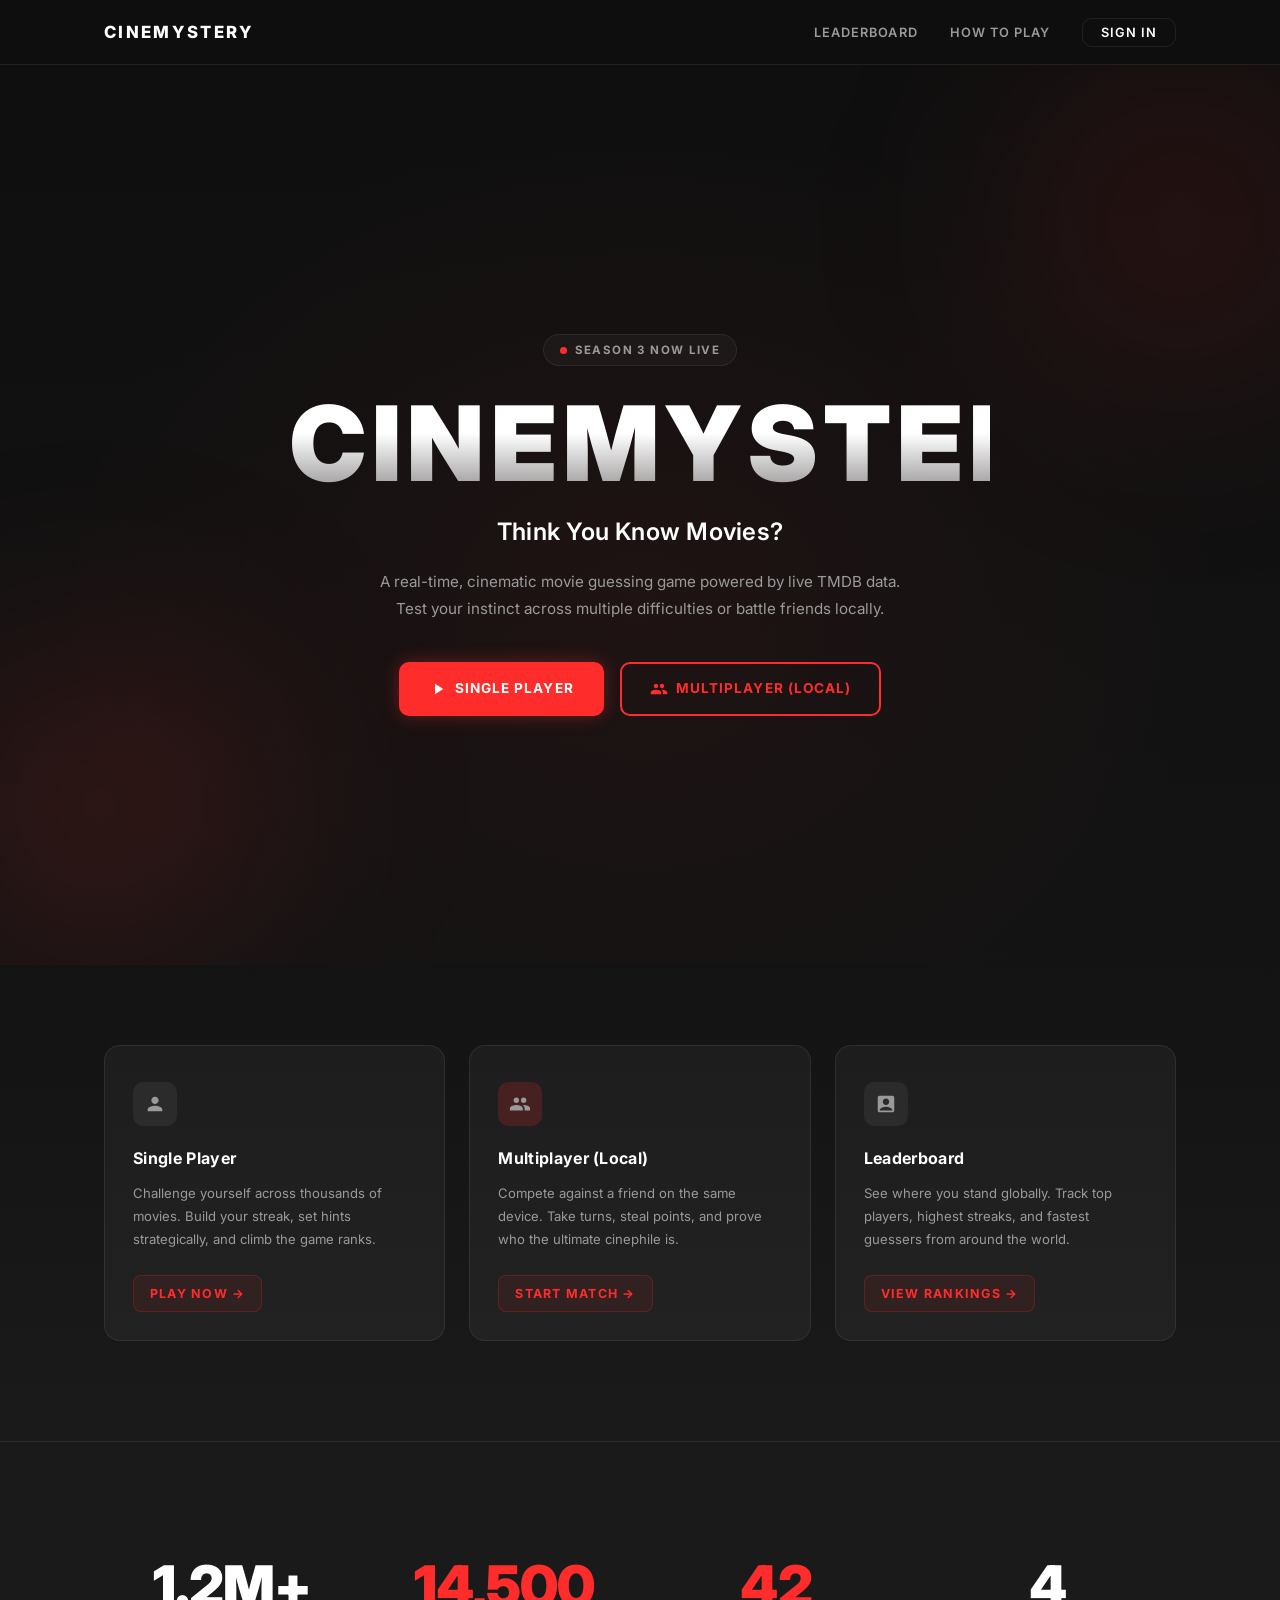
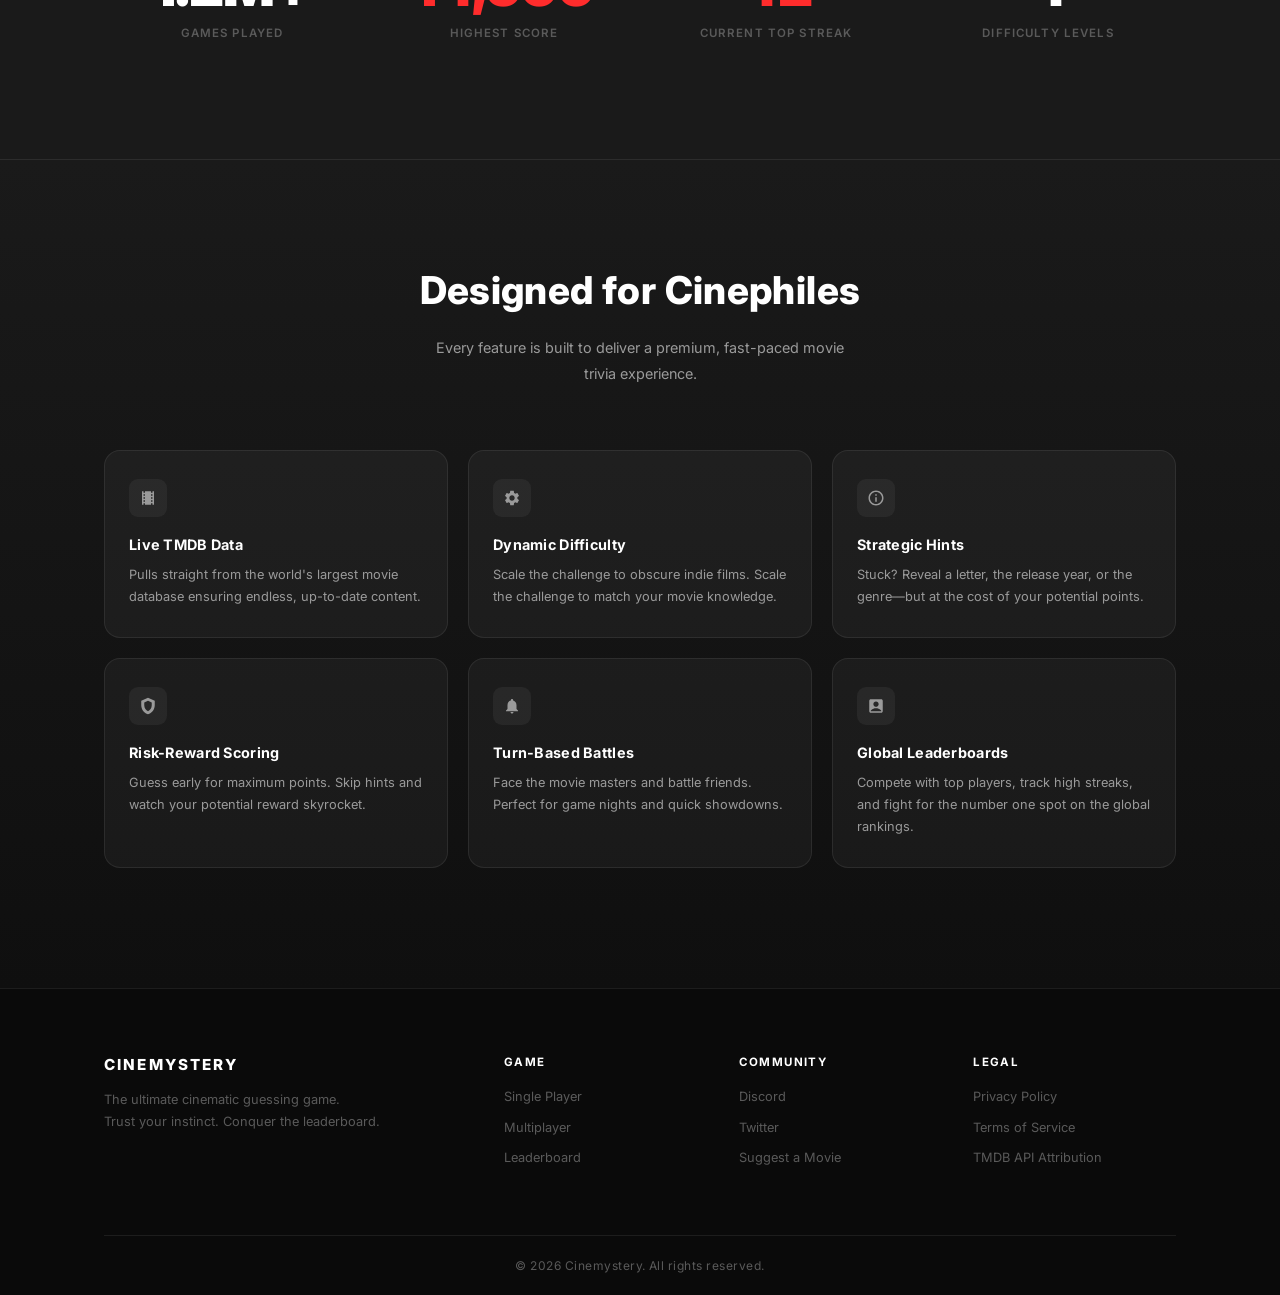
==== index.html @ 414df868 "make ui and add js" ====
<!DOCTYPE html>
<html lang="en">

<head>
    <meta charset="UTF-8" />
    <meta name="viewport" content="width=device-width, initial-scale=1.0" />
    <meta name="description"
        content="Cinemystery – A real-time cinematic movie guessing game powered by live TMDB data. Test your instinct across multiple difficulties or battle friends locally." />
    <title>Cinemystery – Think You Know Movies?</title>
    <link rel="preconnect" href="https://fonts.googleapis.com" />
    <link rel="preconnect" href="https://fonts.gstatic.com" crossorigin />
    <link href="https://fonts.googleapis.com/css2?family=Inter:wght@400;500;600;700;800;900&display=swap"
        rel="stylesheet" />
    <link rel="stylesheet" href="style.css" />
</head>

<body>

    <!-- ═══════════════════════════════ NAVBAR ═══════════════════════════════ -->
    <nav class="navbar" id="navbar">
        <div class="navbar__container">
            <a href="#" class="navbar__logo">Cinemystery</a>
            <ul class="navbar__links">
                <li><a href="leaderboard.html" class="navbar__link">Leaderboard</a></li>
                <li><a href="#" class="navbar__link">How To Play</a></li>
                <li><a href="#" class="navbar__link navbar__link--cta">Sign In</a></li>
            </ul>
            <button class="navbar__burger" id="navBurger" aria-label="Toggle menu">
                <span></span><span></span><span></span>
            </button>
        </div>
        <div class="navbar__mobile" id="navMobile">
            <a href="#" class="navbar__mobile-link">Leaderboard</a>
            <a href="#" class="navbar__mobile-link">How To Play</a>
            <a href="#" class="navbar__mobile-link">Sign In</a>
        </div>
    </nav>

    <!-- ═══════════════════════════════ HERO ════════════════════════════════ -->
    <section class="hero" id="hero">
        <div class="hero__bg-glow hero__bg-glow--left"></div>
        <div class="hero__bg-glow hero__bg-glow--right"></div>
        <div class="hero__content fade-in">
            <span class="hero__badge">
                <span class="hero__badge-dot"></span>
                Season 3 Now Live
            </span>
            <h1 class="hero__title">Cinemystery</h1>
            <p class="hero__subtitle">Think You Know Movies?</p>
            <p class="hero__description">
                A real-time, cinematic movie guessing game powered by live TMDB data.
                Test your instinct across multiple difficulties or battle friends locally.
            </p>
            <div class="hero__actions">
                <a href="game.html" class="btn btn--primary">
                    <svg class="btn__icon" viewBox="0 0 24 24" fill="currentColor">
                        <path d="M8 5v14l11-7z" />
                    </svg>
                    Single Player
                </a>
                <a href="multiplayer.html" class="btn btn--outline">
                    <svg class="btn__icon" viewBox="0 0 24 24" fill="currentColor">
                        <path
                            d="M16 11c1.66 0 2.99-1.34 2.99-3S17.66 5 16 5c-1.66 0-3 1.34-3 3s1.34 3 3 3zm-8 0c1.66 0 2.99-1.34 2.99-3S9.66 5 8 5C6.34 5 5 6.34 5 8s1.34 3 3 3zm0 2c-2.33 0-7 1.17-7 3.5V19h14v-2.5c0-2.33-4.67-3.5-7-3.5zm8 0c-.29 0-.62.02-.97.05 1.16.84 1.97 1.97 1.97 3.45V19h6v-2.5c0-2.33-4.67-3.5-7-3.5z" />
                    </svg>
                    Multiplayer (Local)
                </a>
            </div>
        </div>
    </section>

    <!-- ═══════════════════════════ GAME MODE CARDS ══════════════════════════ -->
    <section class="cards-section" id="modes">
        <div class="container">
            <div class="cards-grid">

                <article class="card fade-in-up">
                    <div class="card__icon-wrap">
                        <svg class="card__icon" viewBox="0 0 24 24" fill="currentColor">
                            <path
                                d="M12 12c2.21 0 4-1.79 4-4s-1.79-4-4-4-4 1.79-4 4 1.79 4 4 4zm0 2c-2.67 0-8 1.34-8 4v2h16v-2c0-2.66-5.33-4-8-4z" />
                        </svg>
                    </div>
                    <h2 class="card__title">Single Player</h2>
                    <p class="card__desc">Challenge yourself across thousands of movies. Build your streak, set hints
                        strategically, and climb the game ranks.</p>
                    <a href="game.html" class="card__btn">Play Now →</a>
                </article>

                <article class="card fade-in-up" style="animation-delay:.12s">
                    <div class="card__icon-wrap card__icon-wrap--active">
                        <svg class="card__icon" viewBox="0 0 24 24" fill="currentColor">
                            <path
                                d="M16 11c1.66 0 2.99-1.34 2.99-3S17.66 5 16 5c-1.66 0-3 1.34-3 3s1.34 3 3 3zm-8 0c1.66 0 2.99-1.34 2.99-3S9.66 5 8 5C6.34 5 5 6.34 5 8s1.34 3 3 3zm0 2c-2.33 0-7 1.17-7 3.5V19h14v-2.5c0-2.33-4.67-3.5-7-3.5zm8 0c-.29 0-.62.02-.97.05 1.16.84 1.97 1.97 1.97 3.45V19h6v-2.5c0-2.33-4.67-3.5-7-3.5z" />
                        </svg>
                    </div>
                    <h2 class="card__title">Multiplayer (Local)</h2>
                    <p class="card__desc">Compete against a friend on the same device. Take turns, steal points, and
                        prove who the ultimate cinephile is.</p>
                    <a href="multiplayer.html" class="card__btn">Start Match →</a>
                </article>

                <article class="card fade-in-up" style="animation-delay:.24s">
                    <div class="card__icon-wrap">
                        <svg class="card__icon" viewBox="0 0 24 24" fill="currentColor">
                            <path
                                d="M19 3H5c-1.1 0-2 .9-2 2v14c0 1.1.9 2 2 2h14c1.1 0 2-.9 2-2V5c0-1.1-.9-2-2-2zm-7 3c1.93 0 3.5 1.57 3.5 3.5S13.93 13 12 13s-3.5-1.57-3.5-3.5S10.07 6 12 6zm7 13H5v-.23c0-.62.28-1.2.76-1.58C7.47 15.82 9.64 15 12 15s4.53.82 6.24 2.19c.48.38.76.97.76 1.58V19z" />
                        </svg>
                    </div>
                    <h2 class="card__title">Leaderboard</h2>
                    <p class="card__desc">See where you stand globally. Track top players, highest streaks, and fastest
                        guessers from around the world.</p>
                    <a href="leaderboard.html" class="card__btn">View Rankings →</a>
                </article>

            </div>
        </div>
    </section>

    <!-- ═══════════════════════════════ STATS ════════════════════════════════ -->
    <section class="stats-section" id="stats">
        <div class="container">
            <div class="stats-grid">
                <div class="stat fade-in-up">
                    <span class="stat__value">1.2M+</span>
                    <span class="stat__label">Games Played</span>
                </div>
                <div class="stat fade-in-up" style="animation-delay:.1s">
                    <span class="stat__value stat__value--accent">14,500</span>
                    <span class="stat__label">Highest Score</span>
                </div>
                <div class="stat fade-in-up" style="animation-delay:.2s">
                    <span class="stat__value stat__value--accent">42</span>
                    <span class="stat__label">Current Top Streak</span>
                </div>
                <div class="stat fade-in-up" style="animation-delay:.3s">
                    <span class="stat__value">4</span>
                    <span class="stat__label">Difficulty Levels</span>
                </div>
            </div>
        </div>
    </section>

    <!-- ═══════════════════════════════ FEATURES ═════════════════════════════ -->
    <section class="features-section" id="features">
        <div class="container">
            <div class="section-header fade-in-up">
                <h2 class="section-title">Designed for Cinephiles</h2>
                <p class="section-desc">Every feature is built to deliver a premium, fast-paced movie trivia experience.
                </p>
            </div>
            <div class="features-grid">

                <article class="feature fade-in-up">
                    <div class="feature__icon-wrap">
                        <svg class="feature__icon" viewBox="0 0 24 24" fill="currentColor">
                            <path
                                d="M18 3v2h-2V3H8v2H6V3H4v18h2v-2h2v2h8v-2h2v2h2V3h-2zM8 17H6v-2h2v2zm0-4H6v-2h2v2zm0-4H6V7h2v2zm10 8h-2v-2h2v2zm0-4h-2v-2h2v2zm0-4h-2V7h2v2z" />
                        </svg>
                    </div>
                    <h3 class="feature__title">Live TMDB Data</h3>
                    <p class="feature__desc">Pulls straight from the world's largest movie database ensuring endless,
                        up-to-date content.</p>
                </article>

                <article class="feature fade-in-up" style="animation-delay:.08s">
                    <div class="feature__icon-wrap">
                        <svg class="feature__icon" viewBox="0 0 24 24" fill="currentColor">
                            <path
                                d="M19.14 12.94c.04-.3.06-.61.06-.94 0-.32-.02-.64-.07-.94l2.03-1.58c.18-.14.23-.41.12-.61l-1.92-3.32c-.12-.22-.37-.29-.59-.22l-2.39.96c-.5-.38-1.03-.7-1.62-.94l-.36-2.54c-.04-.24-.24-.41-.48-.41h-3.84c-.24 0-.43.17-.47.41l-.36 2.54c-.59.24-1.13.57-1.62.94l-2.39-.96c-.22-.08-.47 0-.59.22L2.74 8.87c-.12.21-.08.47.12.61l2.03 1.58c-.05.3-.09.63-.09.94s.02.64.07.94l-2.03 1.58c-.18.14-.23.41-.12.61l1.92 3.32c.12.22.37.29.59.22l2.39-.96c.5.38 1.03.7 1.62.94l.36 2.54c.05.24.24.41.48.41h3.84c.24 0 .44-.17.47-.41l.36-2.54c.59-.24 1.13-.56 1.62-.94l2.39.96c.22.08.47 0 .59-.22l1.92-3.32c.12-.22.07-.47-.12-.61l-2.01-1.58zM12 15.6c-1.98 0-3.6-1.62-3.6-3.6s1.62-3.6 3.6-3.6 3.6 1.62 3.6 3.6-1.62 3.6-3.6 3.6z" />
                        </svg>
                    </div>
                    <h3 class="feature__title">Dynamic Difficulty</h3>
                    <p class="feature__desc">Scale the challenge to obscure indie films. Scale the challenge to match
                        your movie knowledge.</p>
                </article>

                <article class="feature fade-in-up" style="animation-delay:.16s">
                    <div class="feature__icon-wrap">
                        <svg class="feature__icon" viewBox="0 0 24 24" fill="currentColor">
                            <path
                                d="M11 17h2v-6h-2v6zm1-15C6.48 2 2 6.48 2 12s4.48 10 10 10 10-4.48 10-10S17.52 2 12 2zm0 18c-4.41 0-8-3.59-8-8s3.59-8 8-8 8 3.59 8 8-3.59 8-8 8zM11 9h2V7h-2v2z" />
                        </svg>
                    </div>
                    <h3 class="feature__title">Strategic Hints</h3>
                    <p class="feature__desc">Stuck? Reveal a letter, the release year, or the genre—but at the cost of
                        your potential points.</p>
                </article>

                <article class="feature fade-in-up" style="animation-delay:.24s">
                    <div class="feature__icon-wrap">
                        <svg class="feature__icon" viewBox="0 0 24 24" fill="currentColor">
                            <path
                                d="M12 1L3 5v6c0 5.55 3.84 10.74 9 12 5.16-1.26 9-6.45 9-12V5l-9-4zm0 4l5 2.18V11c0 3.5-2.33 6.79-5 7.93-2.67-1.14-5-4.43-5-7.93V7.18L12 5z" />
                        </svg>
                    </div>
                    <h3 class="feature__title">Risk-Reward Scoring</h3>
                    <p class="feature__desc">Guess early for maximum points. Skip hints and watch your potential reward
                        skyrocket.</p>
                </article>

                <article class="feature fade-in-up" style="animation-delay:.32s">
                    <div class="feature__icon-wrap">
                        <svg class="feature__icon" viewBox="0 0 24 24" fill="currentColor">
                            <path
                                d="M12 22c1.1 0 2-.9 2-2h-4c0 1.1.89 2 2 2zm6-6v-5c0-3.07-1.64-5.64-4.5-6.32V4c0-.83-.67-1.5-1.5-1.5s-1.5.67-1.5 1.5v.68C7.63 5.36 6 7.92 6 11v5l-2 2v1h16v-1l-2-2z" />
                        </svg>
                    </div>
                    <h3 class="feature__title">Turn-Based Battles</h3>
                    <p class="feature__desc">Face the movie masters and battle friends. Perfect for game nights and
                        quick showdowns.</p>
                </article>

                <article class="feature fade-in-up" style="animation-delay:.40s">
                    <div class="feature__icon-wrap">
                        <svg class="feature__icon" viewBox="0 0 24 24" fill="currentColor">
                            <path
                                d="M19 3H5c-1.1 0-2 .9-2 2v14c0 1.1.9 2 2 2h14c1.1 0 2-.9 2-2V5c0-1.1-.9-2-2-2zm-7 3c1.93 0 3.5 1.57 3.5 3.5S13.93 13 12 13s-3.5-1.57-3.5-3.5S10.07 6 12 6zm7 13H5v-.23c0-.62.28-1.2.76-1.58C7.47 15.82 9.64 15 12 15s4.53.82 6.24 2.19c.48.38.76.97.76 1.58V19z" />
                        </svg>
                    </div>
                    <h3 class="feature__title">Global Leaderboards</h3>
                    <p class="feature__desc">Compete with top players, track high streaks, and fight for the number one
                        spot on the global rankings.</p>
                </article>

            </div>
        </div>
    </section>

    <!-- ═══════════════════════════════ FOOTER ════════════════════════════════ -->
    <footer class="footer" id="footer">
        <div class="container">
            <div class="footer__grid">
                <div class="footer__brand">
                    <span class="footer__logo">Cinemystery</span>
                    <p class="footer__tagline">The ultimate cinematic guessing game.<br>Trust your instinct. Conquer the
                        leaderboard.</p>
                </div>
                <nav class="footer__nav">
                    <div class="footer__nav-col">
                        <h4 class="footer__nav-heading">Game</h4>
                        <a href="game.html" class="footer__nav-link">Single Player</a>
                        <a href="multiplayer.html" class="footer__nav-link">Multiplayer</a>
                        <a href="leaderboard.html" class="footer__nav-link">Leaderboard</a>
                    </div>
                    <div class="footer__nav-col">
                        <h4 class="footer__nav-heading">Community</h4>
                        <a href="#" class="footer__nav-link">Discord</a>
                        <a href="#" class="footer__nav-link">Twitter</a>
                        <a href="#" class="footer__nav-link">Suggest a Movie</a>
                    </div>
                    <div class="footer__nav-col">
                        <h4 class="footer__nav-heading">Legal</h4>
                        <a href="#" class="footer__nav-link">Privacy Policy</a>
                        <a href="#" class="footer__nav-link">Terms of Service</a>
                        <a href="#" class="footer__nav-link">TMDB API Attribution</a>
                    </div>
                </nav>
            </div>
            <div class="footer__bottom">
                <p class="footer__copy">&copy; 2026 Cinemystery. All rights reserved.</p>
            </div>
        </div>
    </footer>

    <script>
        const burger = document.getElementById('navBurger');
        const mobileNav = document.getElementById('navMobile');
        burger.addEventListener('click', () => {
            mobileNav.classList.toggle('navbar__mobile--open');
            burger.classList.toggle('navbar__burger--open');
        });

        const observer = new IntersectionObserver((entries) => {
            entries.forEach(e => { if (e.isIntersecting) { e.target.classList.add('visible'); } });
        }, { threshold: 0.15 });
        document.querySelectorAll('.fade-in-up').forEach(el => observer.observe(el));
    </script>
</body>

</html>
---- style.css ----
/* ═══════════════════════════════════════════════════════
   CINEMYSTERY – GLOBAL STYLESHEET
   ═══════════════════════════════════════════════════════ */

/* ── Custom Properties ───────────────────────────────── */
:root {
  --clr-bg: #0f0f0f;
  --clr-bg-2: #1a1a1a;
  --clr-surface: rgba(255, 255, 255, 0.04);
  --clr-surface-hover: rgba(255, 255, 255, 0.07);
  --clr-border: rgba(255, 255, 255, 0.08);
  --clr-red: #ff2c2c;
  --clr-red-dark: #cc1a1a;
  --clr-red-glow: rgba(255, 44, 44, 0.35);
  --clr-red-glow-sm: rgba(255, 44, 44, 0.18);
  --clr-text: #ffffff;
  --clr-text-muted: #9a9a9a;
  --clr-text-dim: #5a5a5a;
  --font: 'Inter', system-ui, sans-serif;
  --radius: 16px;
  --radius-sm: 10px;
  --transition: 0.3s ease;
  --shadow-card: 0 4px 32px rgba(0, 0, 0, 0.5);
  --shadow-red: 0 0 28px var(--clr-red-glow);
}

/* ── Reset ───────────────────────────────────────────── */
*, *::before, *::after {
  box-sizing: border-box;
  margin: 0;
  padding: 0;
}

html {
  scroll-behavior: smooth;
}

body {
  font-family: var(--font);
  background: var(--clr-bg);
  color: var(--clr-text);
  line-height: 1.6;
  overflow-x: hidden;
}

a {
  text-decoration: none;
  color: inherit;
}

ul {
  list-style: none;
}

img, svg {
  display: block;
}

/* ── Layout Utility ─────────────────────────────────── */
.container {
  width: 100%;
  max-width: 1120px;
  margin-inline: auto;
  padding-inline: 24px;
}

/* ── Animations ─────────────────────────────────────── */
@keyframes fadeIn {
  from { opacity: 0; transform: translateY(20px); }
  to   { opacity: 1; transform: translateY(0); }
}

@keyframes bgPulse {
  0%, 100% { opacity: 0.35; }
  50%       { opacity: 0.55; }
}

@keyframes badgePulse {
  0%, 100% { box-shadow: 0 0 0 0 rgba(255, 44, 44, 0.6); }
  50%       { box-shadow: 0 0 0 6px rgba(255, 44, 44, 0); }
}

@keyframes glowPulse {
  0%, 100% { box-shadow: 0 0 18px var(--clr-red-glow); }
  50%       { box-shadow: 0 0 36px var(--clr-red-glow), 0 0 60px var(--clr-red-glow-sm); }
}

.fade-in {
  animation: fadeIn 0.9s ease both;
}

.fade-in-up {
  opacity: 0;
  transform: translateY(28px);
  transition: opacity 0.6s ease, transform 0.6s ease;
}

.fade-in-up.visible {
  opacity: 1;
  transform: translateY(0);
}

/* ════════════════════════════════════════════════════════
   NAVBAR
   ════════════════════════════════════════════════════════ */
.navbar {
  position: sticky;
  top: 0;
  z-index: 100;
  width: 100%;
  background: rgba(15, 15, 15, 0.75);
  backdrop-filter: blur(16px);
  -webkit-backdrop-filter: blur(16px);
  border-bottom: 1px solid var(--clr-border);
  transition: background var(--transition);
}

.navbar__container {
  max-width: 1120px;
  margin-inline: auto;
  padding: 0 24px;
  height: 64px;
  display: flex;
  align-items: center;
  justify-content: space-between;
}

.navbar__logo {
  font-size: 1.05rem;
  font-weight: 800;
  letter-spacing: 0.14em;
  text-transform: uppercase;
  color: var(--clr-text);
  transition: color var(--transition);
}

.navbar__logo:hover {
  color: var(--clr-red);
}

.navbar__links {
  display: flex;
  align-items: center;
  gap: 32px;
}

.navbar__link {
  font-size: 0.8rem;
  font-weight: 600;
  letter-spacing: 0.08em;
  text-transform: uppercase;
  color: var(--clr-text-muted);
  transition: color var(--transition);
}

.navbar__link:hover {
  color: var(--clr-text);
}

.navbar__link--cta {
  color: var(--clr-text);
  border: 1px solid var(--clr-border);
  padding: 6px 18px;
  border-radius: var(--radius-sm);
  transition: border-color var(--transition), color var(--transition), box-shadow var(--transition);
}

.navbar__link--cta:hover {
  border-color: var(--clr-red);
  color: var(--clr-red);
  box-shadow: 0 0 12px var(--clr-red-glow-sm);
}

.navbar__burger {
  display: none;
  flex-direction: column;
  gap: 5px;
  background: none;
  border: none;
  cursor: pointer;
  padding: 4px;
}

.navbar__burger span {
  display: block;
  width: 22px;
  height: 2px;
  background: var(--clr-text);
  border-radius: 2px;
  transition: transform var(--transition), opacity var(--transition);
}

.navbar__burger--open span:nth-child(1) { transform: translateY(7px) rotate(45deg); }
.navbar__burger--open span:nth-child(2) { opacity: 0; }
.navbar__burger--open span:nth-child(3) { transform: translateY(-7px) rotate(-45deg); }

.navbar__mobile {
  display: none;
  flex-direction: column;
  background: var(--clr-bg-2);
  border-top: 1px solid var(--clr-border);
  padding: 12px 24px 20px;
  gap: 4px;
}

.navbar__mobile--open {
  display: flex;
}

.navbar__mobile-link {
  font-size: 0.85rem;
  font-weight: 600;
  letter-spacing: 0.07em;
  text-transform: uppercase;
  color: var(--clr-text-muted);
  padding: 10px 0;
  border-bottom: 1px solid var(--clr-border);
  transition: color var(--transition);
}

.navbar__mobile-link:last-child {
  border-bottom: none;
}

.navbar__mobile-link:hover {
  color: var(--clr-red);
}

/* ════════════════════════════════════════════════════════
   HERO
   ════════════════════════════════════════════════════════ */
.hero {
  position: relative;
  min-height: 100vh;
  display: flex;
  align-items: center;
  justify-content: center;
  text-align: center;
  padding: 120px 24px 100px;
  overflow: hidden;
  background: radial-gradient(ellipse at 50% 60%, rgba(255, 44, 44, 0.06) 0%, transparent 65%),
              linear-gradient(180deg, #0f0f0f 0%, #131313 100%);
}

.hero__bg-glow {
  position: absolute;
  width: 520px;
  height: 520px;
  border-radius: 50%;
  filter: blur(90px);
  pointer-events: none;
  animation: bgPulse 6s ease-in-out infinite;
}

.hero__bg-glow--left {
  bottom: -100px;
  left: -160px;
  background: radial-gradient(circle, rgba(255, 44, 44, 0.18) 0%, transparent 70%);
}

.hero__bg-glow--right {
  top: -100px;
  right: -160px;
  background: radial-gradient(circle, rgba(255, 44, 44, 0.14) 0%, transparent 70%);
  animation-delay: 3s;
}

.hero__content {
  position: relative;
  z-index: 2;
  max-width: 700px;
}

.hero__badge {
  display: inline-flex;
  align-items: center;
  gap: 8px;
  font-size: 0.72rem;
  font-weight: 700;
  letter-spacing: 0.12em;
  text-transform: uppercase;
  color: var(--clr-text-muted);
  border: 1px solid var(--clr-border);
  border-radius: 100px;
  padding: 6px 16px;
  margin-bottom: 28px;
  background: rgba(255, 255, 255, 0.03);
}

.hero__badge-dot {
  width: 7px;
  height: 7px;
  border-radius: 50%;
  background: var(--clr-red);
  animation: badgePulse 2s ease-in-out infinite;
}

.hero__title {
  font-size: clamp(3rem, 9vw, 6.5rem);
  font-weight: 900;
  letter-spacing: 0.06em;
  text-transform: uppercase;
  line-height: 0.95;
  background: linear-gradient(180deg, #ffffff 40%, rgba(255,255,255,0.55) 100%);
  -webkit-background-clip: text;
  -webkit-text-fill-color: transparent;
  background-clip: text;
  margin-bottom: 20px;
}

.hero__subtitle {
  font-size: clamp(1.1rem, 2.5vw, 1.5rem);
  font-weight: 600;
  color: var(--clr-text);
  margin-bottom: 16px;
  letter-spacing: 0.01em;
}

.hero__description {
  font-size: 0.95rem;
  color: var(--clr-text-muted);
  max-width: 520px;
  margin: 0 auto 40px;
  line-height: 1.8;
}

.hero__actions {
  display: flex;
  gap: 16px;
  justify-content: center;
  flex-wrap: wrap;
}

/* ── Buttons ─────────────────────────────────────────── */
.btn {
  display: inline-flex;
  align-items: center;
  gap: 8px;
  font-size: 0.85rem;
  font-weight: 700;
  letter-spacing: 0.08em;
  text-transform: uppercase;
  border-radius: var(--radius-sm);
  padding: 14px 28px;
  cursor: pointer;
  transition: transform var(--transition), box-shadow var(--transition), background var(--transition), border-color var(--transition);
  border: 2px solid transparent;
}

.btn__icon {
  width: 18px;
  height: 18px;
  flex-shrink: 0;
}

.btn--primary {
  background: var(--clr-red);
  color: #fff;
  box-shadow: 0 0 18px var(--clr-red-glow);
}

.btn--primary:hover {
  background: var(--clr-red-dark);
  transform: translateY(-3px);
  box-shadow: 0 0 36px var(--clr-red-glow), 0 8px 24px rgba(0,0,0,0.4);
}

.btn--outline {
  background: transparent;
  color: var(--clr-red);
  border-color: var(--clr-red);
}

.btn--outline:hover {
  background: var(--clr-red-glow-sm);
  box-shadow: 0 0 24px var(--clr-red-glow-sm);
  transform: translateY(-3px);
}

/* ════════════════════════════════════════════════════════
   GAME MODE CARDS
   ════════════════════════════════════════════════════════ */
.cards-section {
  padding: 80px 0 100px;
  background: linear-gradient(180deg, #131313 0%, var(--clr-bg-2) 100%);
}

.cards-grid {
  display: grid;
  grid-template-columns: repeat(3, 1fr);
  gap: 24px;
}

.card {
  background: var(--clr-surface);
  border: 1px solid var(--clr-border);
  border-radius: var(--radius);
  padding: 36px 28px 28px;
  transition: transform var(--transition), box-shadow var(--transition), background var(--transition), border-color var(--transition);
  cursor: pointer;
}

.card:hover {
  transform: translateY(-6px) scale(1.02);
  background: var(--clr-surface-hover);
  border-color: rgba(255, 44, 44, 0.25);
  box-shadow: var(--shadow-card), 0 0 32px rgba(255, 44, 44, 0.12);
}

.card__icon-wrap {
  width: 44px;
  height: 44px;
  border-radius: 10px;
  background: rgba(255, 255, 255, 0.06);
  display: flex;
  align-items: center;
  justify-content: center;
  margin-bottom: 20px;
  transition: background var(--transition), box-shadow var(--transition);
}

.card:hover .card__icon-wrap {
  background: var(--clr-red-glow-sm);
  box-shadow: 0 0 16px var(--clr-red-glow-sm);
}

.card__icon-wrap--active {
  background: var(--clr-red-glow-sm);
}

.card__icon {
  width: 22px;
  height: 22px;
  color: var(--clr-text-muted);
  transition: color var(--transition);
}

.card:hover .card__icon {
  color: var(--clr-red);
}

.card__title {
  font-size: 1rem;
  font-weight: 700;
  letter-spacing: 0.02em;
  margin-bottom: 10px;
  color: var(--clr-text);
}

.card__desc {
  font-size: 0.82rem;
  color: var(--clr-text-muted);
  line-height: 1.75;
  margin-bottom: 24px;
}

.card__btn {
  display: inline-flex;
  align-items: center;
  font-size: 0.78rem;
  font-weight: 700;
  letter-spacing: 0.1em;
  text-transform: uppercase;
  color: var(--clr-red);
  background: rgba(255, 44, 44, 0.08);
  border: 1px solid rgba(255, 44, 44, 0.22);
  border-radius: 8px;
  padding: 8px 16px;
  transition: background var(--transition), box-shadow var(--transition), transform var(--transition);
}

.card__btn:hover {
  background: rgba(255, 44, 44, 0.16);
  box-shadow: 0 0 14px var(--clr-red-glow-sm);
  transform: translateX(3px);
}

/* ════════════════════════════════════════════════════════
   STATS
   ════════════════════════════════════════════════════════ */
.stats-section {
  padding: 100px 0;
  background: var(--clr-bg-2);
  border-top: 1px solid var(--clr-border);
  border-bottom: 1px solid var(--clr-border);
}

.stats-grid {
  display: grid;
  grid-template-columns: repeat(4, 1fr);
  gap: 16px;
  text-align: center;
}

.stat {
  padding: 16px;
  transition: transform var(--transition);
}

.stat:hover {
  transform: translateY(-4px);
}

.stat__value {
  display: block;
  font-size: clamp(2.2rem, 5vw, 3.5rem);
  font-weight: 900;
  letter-spacing: -0.02em;
  color: var(--clr-text);
  line-height: 1;
  margin-bottom: 10px;
  transition: text-shadow var(--transition);
}

.stat:hover .stat__value {
  text-shadow: 0 0 24px rgba(255, 255, 255, 0.25);
}

.stat__value--accent {
  color: var(--clr-red);
}

.stat:hover .stat__value--accent {
  text-shadow: 0 0 24px var(--clr-red-glow);
}

.stat__label {
  display: block;
  font-size: 0.72rem;
  font-weight: 600;
  letter-spacing: 0.1em;
  text-transform: uppercase;
  color: var(--clr-text-dim);
}

/* ════════════════════════════════════════════════════════
   FEATURES
   ════════════════════════════════════════════════════════ */
.features-section {
  padding: 100px 0 120px;
  background: linear-gradient(180deg, var(--clr-bg-2) 0%, #0f0f0f 100%);
}

.section-header {
  text-align: center;
  margin-bottom: 64px;
}

.section-title {
  font-size: clamp(1.6rem, 3.5vw, 2.4rem);
  font-weight: 800;
  letter-spacing: 0.01em;
  margin-bottom: 14px;
  color: var(--clr-text);
}

.section-desc {
  font-size: 0.9rem;
  color: var(--clr-text-muted);
  max-width: 440px;
  margin-inline: auto;
  line-height: 1.75;
}

.features-grid {
  display: grid;
  grid-template-columns: repeat(3, 1fr);
  gap: 20px;
}

.feature {
  padding: 28px 24px;
  background: var(--clr-surface);
  border: 1px solid var(--clr-border);
  border-radius: var(--radius);
  transition: background var(--transition), border-color var(--transition), transform var(--transition), box-shadow var(--transition);
}

.feature:hover {
  background: var(--clr-surface-hover);
  border-color: rgba(255, 44, 44, 0.2);
  transform: translateY(-4px);
  box-shadow: 0 8px 32px rgba(0,0,0,0.4), 0 0 20px rgba(255, 44, 44, 0.08);
}

.feature__icon-wrap {
  width: 38px;
  height: 38px;
  border-radius: 9px;
  background: rgba(255, 255, 255, 0.05);
  display: flex;
  align-items: center;
  justify-content: center;
  margin-bottom: 16px;
  transition: background var(--transition), box-shadow var(--transition);
}

.feature:hover .feature__icon-wrap {
  background: rgba(255, 44, 44, 0.12);
  box-shadow: 0 0 12px var(--clr-red-glow-sm);
}

.feature__icon {
  width: 18px;
  height: 18px;
  color: var(--clr-text-muted);
  transition: color var(--transition);
}

.feature:hover .feature__icon {
  color: var(--clr-red);
}

.feature__title {
  font-size: 0.9rem;
  font-weight: 700;
  letter-spacing: 0.02em;
  margin-bottom: 8px;
  color: var(--clr-text);
}

.feature__desc {
  font-size: 0.8rem;
  color: var(--clr-text-muted);
  line-height: 1.75;
}

/* ════════════════════════════════════════════════════════
   FOOTER
   ════════════════════════════════════════════════════════ */
.footer {
  background: #0a0a0a;
  border-top: 1px solid var(--clr-border);
  padding: 64px 0 0;
}

.footer__grid {
  display: grid;
  grid-template-columns: 1fr 2fr;
  gap: 64px;
  align-items: start;
  padding-bottom: 56px;
}

.footer__logo {
  display: block;
  font-size: 0.95rem;
  font-weight: 800;
  letter-spacing: 0.14em;
  text-transform: uppercase;
  color: var(--clr-text);
  margin-bottom: 12px;
  transition: color var(--transition);
}

.footer__logo:hover {
  color: var(--clr-red);
}

.footer__tagline {
  font-size: 0.8rem;
  color: var(--clr-text-dim);
  line-height: 1.75;
}

.footer__nav {
  display: grid;
  grid-template-columns: repeat(3, 1fr);
  gap: 32px;
}

.footer__nav-heading {
  font-size: 0.72rem;
  font-weight: 700;
  letter-spacing: 0.12em;
  text-transform: uppercase;
  color: var(--clr-text);
  margin-bottom: 16px;
}

.footer__nav-link {
  display: block;
  font-size: 0.8rem;
  color: var(--clr-text-dim);
  margin-bottom: 10px;
  transition: color var(--transition);
}

.footer__nav-link:hover {
  color: var(--clr-text-muted);
}

.footer__bottom {
  border-top: 1px solid var(--clr-border);
  padding: 20px 0;
  text-align: center;
}

.footer__copy {
  font-size: 0.75rem;
  color: var(--clr-text-dim);
  letter-spacing: 0.04em;
}

/* ════════════════════════════════════════════════════════
   RESPONSIVE
   ════════════════════════════════════════════════════════ */
@media (max-width: 960px) {
  .cards-grid {
    grid-template-columns: 1fr;
    max-width: 440px;
    margin-inline: auto;
  }

  .stats-grid {
    grid-template-columns: repeat(2, 1fr);
    gap: 24px;
  }

  .features-grid {
    grid-template-columns: repeat(2, 1fr);
  }

  .footer__grid {
    grid-template-columns: 1fr;
    gap: 40px;
  }
}

@media (max-width: 768px) {
  .navbar__links {
    display: none;
  }

  .navbar__burger {
    display: flex;
  }

  .hero {
    padding: 100px 24px 80px;
  }

  .stats-grid {
    grid-template-columns: repeat(2, 1fr);
  }

  .features-grid {
    grid-template-columns: 1fr;
    max-width: 440px;
    margin-inline: auto;
  }

  .footer__nav {
    grid-template-columns: 1fr 1fr;
    gap: 24px;
  }

  .cards-section { padding: 60px 0; }
  .stats-section { padding: 72px 0; }
  .features-section { padding: 72px 0 90px; }
  .footer { padding-top: 48px; }
}

@media (max-width: 480px) {
  .hero__actions {
    flex-direction: column;
    align-items: center;
  }

  .btn {
    width: 100%;
    justify-content: center;
    max-width: 280px;
  }

  .stats-grid {
    grid-template-columns: 1fr 1fr;
  }

  .footer__nav {
    grid-template-columns: 1fr;
  }
}

/* ── Selection & Scrollbar ───────────────────────────── */
::selection {
  background: var(--clr-red);
  color: #fff;
}

::-webkit-scrollbar {
  width: 6px;
}

::-webkit-scrollbar-track {
  background: var(--clr-bg);
}

::-webkit-scrollbar-thumb {
  background: var(--clr-border);
  border-radius: 99px;
}

::-webkit-scrollbar-thumb:hover {
  background: var(--clr-red);
}
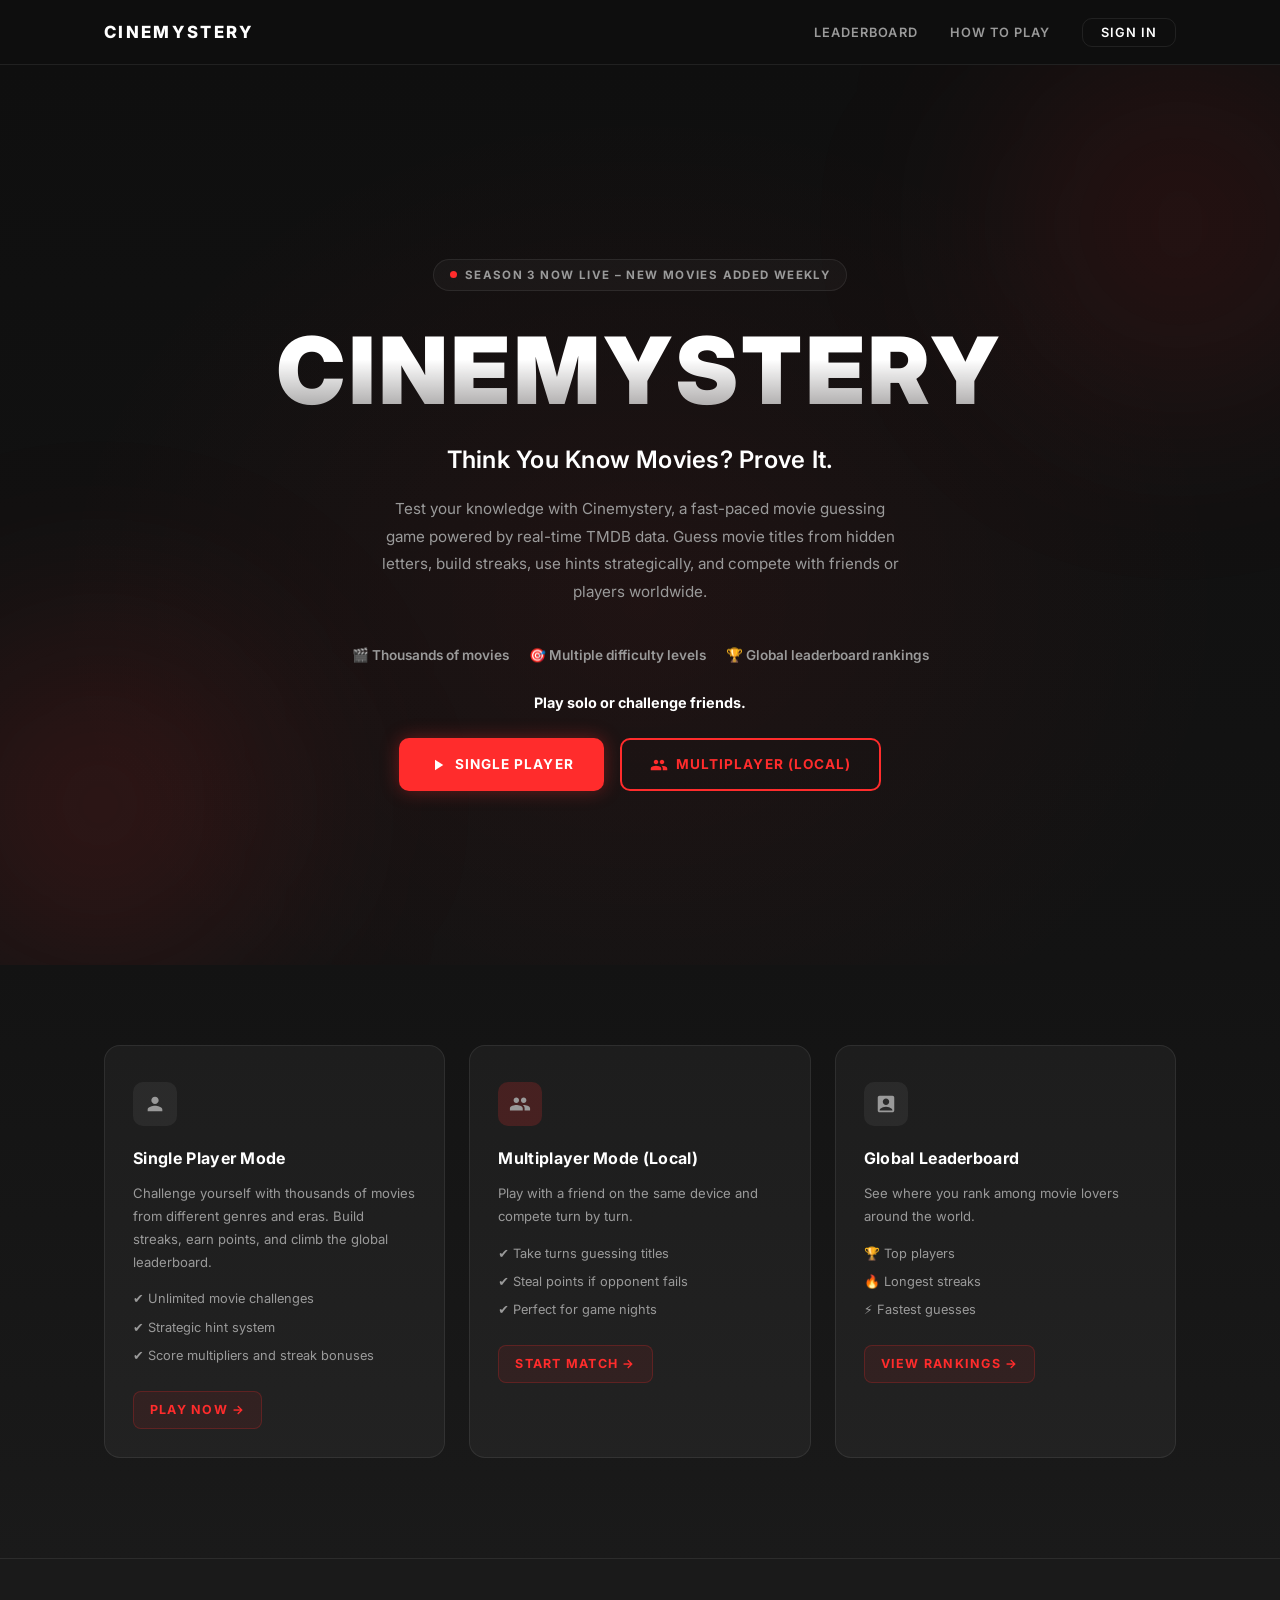
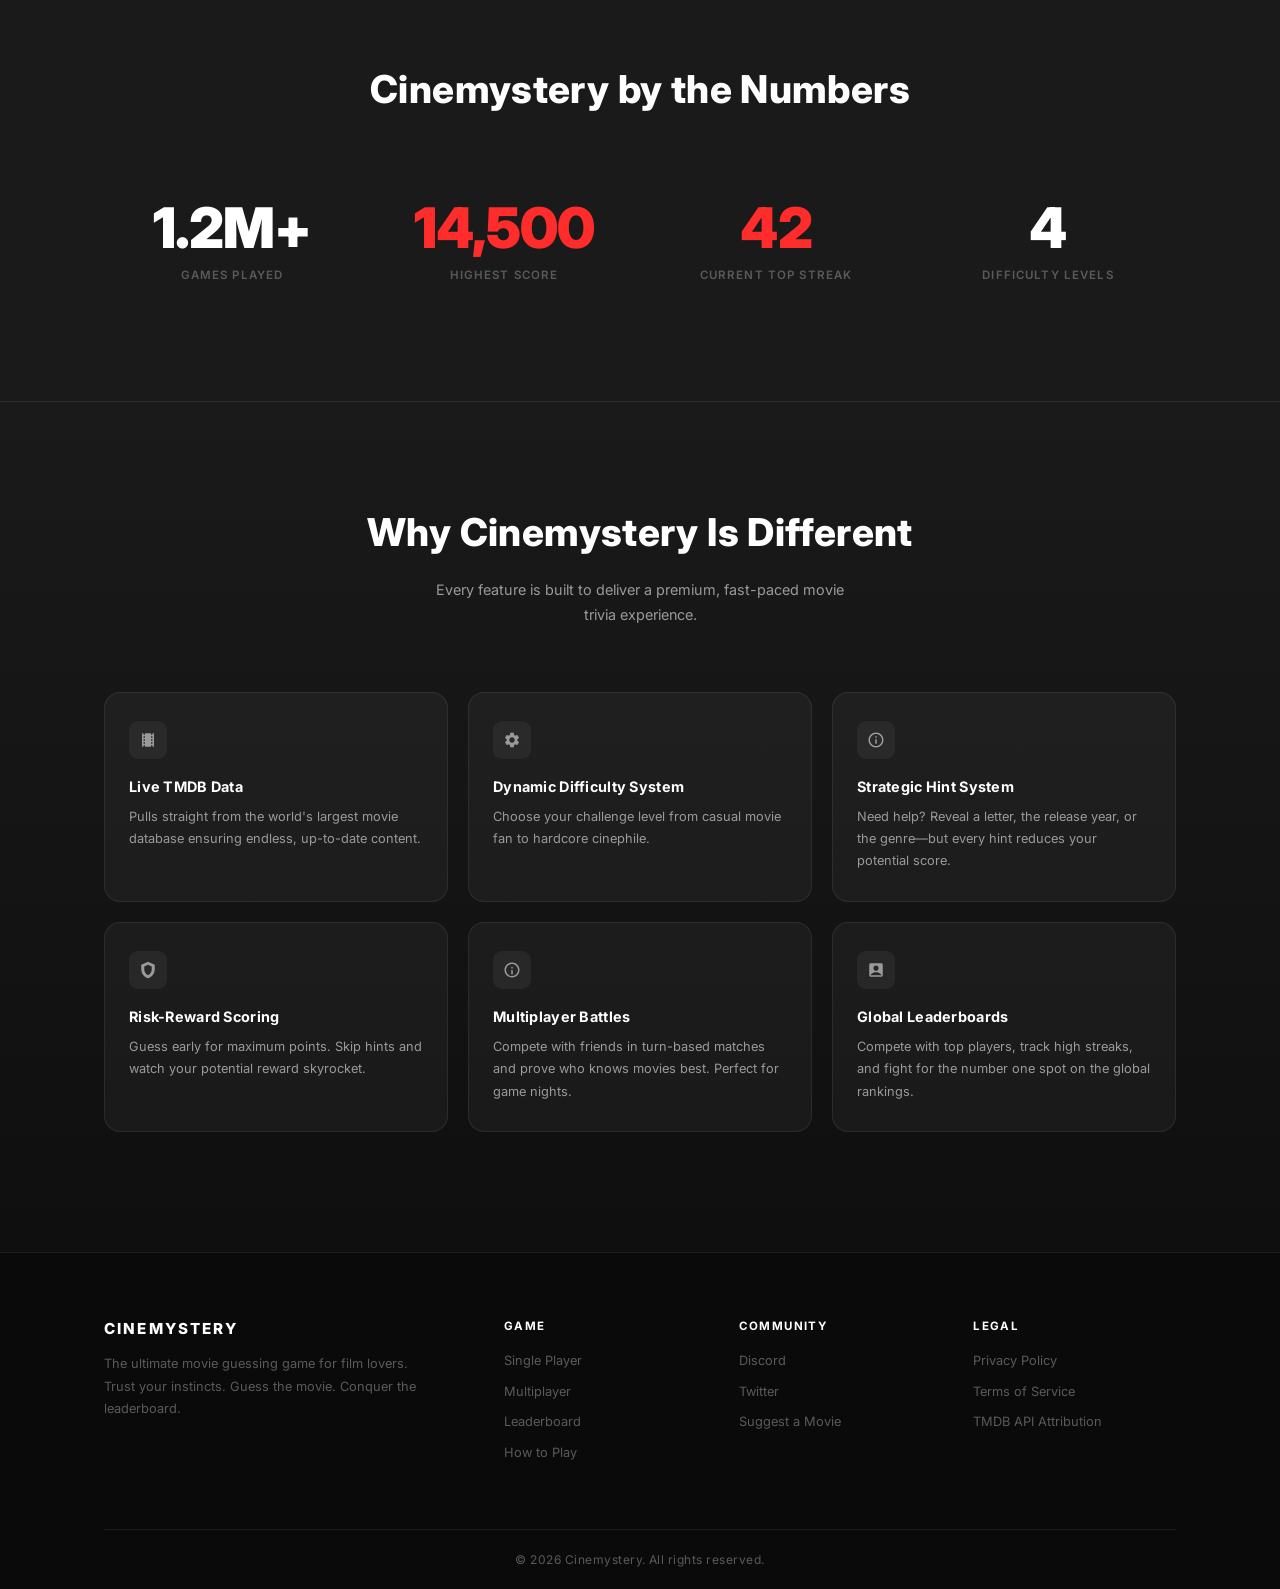
==== commit 1959c957: "home content change" ====
--- a/index.html
+++ b/index.html
@@ -4,9 +4,9 @@
 <head>
     <meta charset="UTF-8" />
     <meta name="viewport" content="width=device-width, initial-scale=1.0" />
+    <title>Cinemystery – The Ultimate Movie Guessing Game</title>
     <meta name="description"
-        content="Cinemystery – A real-time cinematic movie guessing game powered by live TMDB data. Test your instinct across multiple difficulties or battle friends locally." />
-    <title>Cinemystery – Think You Know Movies?</title>
+        content="Cinemystery is a free online movie guessing game where players guess movie titles using hints, hidden letters, and real-time TMDB movie data. Think you know movies? Prove it." />
     <link rel="preconnect" href="https://fonts.googleapis.com" />
     <link rel="preconnect" href="https://fonts.gstatic.com" crossorigin />
     <link href="https://fonts.googleapis.com/css2?family=Inter:wght@400;500;600;700;800;900&display=swap"
@@ -22,7 +22,7 @@
             <a href="#" class="navbar__logo">Cinemystery</a>
             <ul class="navbar__links">
                 <li><a href="leaderboard.html" class="navbar__link">Leaderboard</a></li>
-                <li><a href="#" class="navbar__link">How To Play</a></li>
+                <li><a href="how-to-play.html" class="navbar__link">How To Play</a></li>
                 <li><a href="#" class="navbar__link navbar__link--cta">Sign In</a></li>
             </ul>
             <button class="navbar__burger" id="navBurger" aria-label="Toggle menu">
@@ -31,7 +31,7 @@
         </div>
         <div class="navbar__mobile" id="navMobile">
             <a href="#" class="navbar__mobile-link">Leaderboard</a>
-            <a href="#" class="navbar__mobile-link">How To Play</a>
+            <a href="how-to-play.html" class="navbar__mobile-link">How To Play</a>
             <a href="#" class="navbar__mobile-link">Sign In</a>
         </div>
     </nav>
@@ -43,14 +43,21 @@
         <div class="hero__content fade-in">
             <span class="hero__badge">
                 <span class="hero__badge-dot"></span>
-                Season 3 Now Live
+                Season 3 Now Live – New Movies Added Weekly
             </span>
             <h1 class="hero__title">Cinemystery</h1>
-            <p class="hero__subtitle">Think You Know Movies?</p>
+            <p class="hero__subtitle">Think You Know Movies? Prove It.</p>
             <p class="hero__description">
-                A real-time, cinematic movie guessing game powered by live TMDB data.
-                Test your instinct across multiple difficulties or battle friends locally.
+                Test your knowledge with Cinemystery, a fast-paced movie guessing game powered by real-time TMDB data.
+                Guess movie titles from hidden letters, build streaks, use hints strategically, and compete with friends
+                or players worldwide.
             </p>
+            <div class="hero__features">
+                <span class="hero__feature">🎬 Thousands of movies</span>
+                <span class="hero__feature">🎯 Multiple difficulty levels</span>
+                <span class="hero__feature">🏆 Global leaderboard rankings</span>
+            </div>
+            <p class="hero__cta-note">Play solo or challenge friends.</p>
             <div class="hero__actions">
                 <a href="game.html" class="btn btn--primary">
                     <svg class="btn__icon" viewBox="0 0 24 24" fill="currentColor">
@@ -81,9 +88,14 @@
                                 d="M12 12c2.21 0 4-1.79 4-4s-1.79-4-4-4-4 1.79-4 4 1.79 4 4 4zm0 2c-2.67 0-8 1.34-8 4v2h16v-2c0-2.66-5.33-4-8-4z" />
                         </svg>
                     </div>
-                    <h2 class="card__title">Single Player</h2>
-                    <p class="card__desc">Challenge yourself across thousands of movies. Build your streak, set hints
-                        strategically, and climb the game ranks.</p>
+                    <h2 class="card__title">Single Player Mode</h2>
+                    <p class="card__desc">Challenge yourself with thousands of movies from different genres and eras.
+                        Build streaks, earn points, and climb the global leaderboard.</p>
+                    <ul class="card__features">
+                        <li>✔ Unlimited movie challenges</li>
+                        <li>✔ Strategic hint system</li>
+                        <li>✔ Score multipliers and streak bonuses</li>
+                    </ul>
                     <a href="game.html" class="card__btn">Play Now →</a>
                 </article>
 
@@ -94,9 +106,13 @@
                                 d="M16 11c1.66 0 2.99-1.34 2.99-3S17.66 5 16 5c-1.66 0-3 1.34-3 3s1.34 3 3 3zm-8 0c1.66 0 2.99-1.34 2.99-3S9.66 5 8 5C6.34 5 5 6.34 5 8s1.34 3 3 3zm0 2c-2.33 0-7 1.17-7 3.5V19h14v-2.5c0-2.33-4.67-3.5-7-3.5zm8 0c-.29 0-.62.02-.97.05 1.16.84 1.97 1.97 1.97 3.45V19h6v-2.5c0-2.33-4.67-3.5-7-3.5z" />
                         </svg>
                     </div>
-                    <h2 class="card__title">Multiplayer (Local)</h2>
-                    <p class="card__desc">Compete against a friend on the same device. Take turns, steal points, and
-                        prove who the ultimate cinephile is.</p>
+                    <h2 class="card__title">Multiplayer Mode (Local)</h2>
+                    <p class="card__desc">Play with a friend on the same device and compete turn by turn.</p>
+                    <ul class="card__features">
+                        <li>✔ Take turns guessing titles</li>
+                        <li>✔ Steal points if opponent fails</li>
+                        <li>✔ Perfect for game nights</li>
+                    </ul>
                     <a href="multiplayer.html" class="card__btn">Start Match →</a>
                 </article>
 
@@ -107,9 +123,13 @@
                                 d="M19 3H5c-1.1 0-2 .9-2 2v14c0 1.1.9 2 2 2h14c1.1 0 2-.9 2-2V5c0-1.1-.9-2-2-2zm-7 3c1.93 0 3.5 1.57 3.5 3.5S13.93 13 12 13s-3.5-1.57-3.5-3.5S10.07 6 12 6zm7 13H5v-.23c0-.62.28-1.2.76-1.58C7.47 15.82 9.64 15 12 15s4.53.82 6.24 2.19c.48.38.76.97.76 1.58V19z" />
                         </svg>
                     </div>
-                    <h2 class="card__title">Leaderboard</h2>
-                    <p class="card__desc">See where you stand globally. Track top players, highest streaks, and fastest
-                        guessers from around the world.</p>
+                    <h2 class="card__title">Global Leaderboard</h2>
+                    <p class="card__desc">See where you rank among movie lovers around the world.</p>
+                    <ul class="card__features">
+                        <li>🏆 Top players</li>
+                        <li>🔥 Longest streaks</li>
+                        <li>⚡ Fastest guesses</li>
+                    </ul>
                     <a href="leaderboard.html" class="card__btn">View Rankings →</a>
                 </article>
 
@@ -120,6 +140,9 @@
     <!-- ═══════════════════════════════ STATS ════════════════════════════════ -->
     <section class="stats-section" id="stats">
         <div class="container">
+            <div class="section-header fade-in-up">
+                <h2 class="section-title">Cinemystery by the Numbers</h2>
+            </div>
             <div class="stats-grid">
                 <div class="stat fade-in-up">
                     <span class="stat__value">1.2M+</span>
@@ -145,7 +168,7 @@
     <section class="features-section" id="features">
         <div class="container">
             <div class="section-header fade-in-up">
-                <h2 class="section-title">Designed for Cinephiles</h2>
+                <h2 class="section-title">Why Cinemystery Is Different</h2>
                 <p class="section-desc">Every feature is built to deliver a premium, fast-paced movie trivia experience.
                 </p>
             </div>
@@ -170,9 +193,9 @@
                                 d="M19.14 12.94c.04-.3.06-.61.06-.94 0-.32-.02-.64-.07-.94l2.03-1.58c.18-.14.23-.41.12-.61l-1.92-3.32c-.12-.22-.37-.29-.59-.22l-2.39.96c-.5-.38-1.03-.7-1.62-.94l-.36-2.54c-.04-.24-.24-.41-.48-.41h-3.84c-.24 0-.43.17-.47.41l-.36 2.54c-.59.24-1.13.57-1.62.94l-2.39-.96c-.22-.08-.47 0-.59.22L2.74 8.87c-.12.21-.08.47.12.61l2.03 1.58c-.05.3-.09.63-.09.94s.02.64.07.94l-2.03 1.58c-.18.14-.23.41-.12.61l1.92 3.32c.12.22.37.29.59.22l2.39-.96c.5.38 1.03.7 1.62.94l.36 2.54c.05.24.24.41.48.41h3.84c.24 0 .44-.17.47-.41l.36-2.54c.59-.24 1.13-.56 1.62-.94l2.39.96c.22.08.47 0 .59-.22l1.92-3.32c.12-.22.07-.47-.12-.61l-2.01-1.58zM12 15.6c-1.98 0-3.6-1.62-3.6-3.6s1.62-3.6 3.6-3.6 3.6 1.62 3.6 3.6-1.62 3.6-3.6 3.6z" />
                         </svg>
                     </div>
-                    <h3 class="feature__title">Dynamic Difficulty</h3>
-                    <p class="feature__desc">Scale the challenge to obscure indie films. Scale the challenge to match
-                        your movie knowledge.</p>
+                    <h3 class="feature__title">Dynamic Difficulty System</h3>
+                    <p class="feature__desc">Choose your challenge level from casual movie fan to hardcore cinephile.
+                    </p>
                 </article>
 
                 <article class="feature fade-in-up" style="animation-delay:.16s">
@@ -182,9 +205,9 @@
                                 d="M11 17h2v-6h-2v6zm1-15C6.48 2 2 6.48 2 12s4.48 10 10 10 10-4.48 10-10S17.52 2 12 2zm0 18c-4.41 0-8-3.59-8-8s3.59-8 8-8 8 3.59 8 8-3.59 8-8 8zM11 9h2V7h-2v2z" />
                         </svg>
                     </div>
-                    <h3 class="feature__title">Strategic Hints</h3>
-                    <p class="feature__desc">Stuck? Reveal a letter, the release year, or the genre—but at the cost of
-                        your potential points.</p>
+                    <h3 class="feature__title">Strategic Hint System</h3>
+                    <p class="feature__desc">Need help? Reveal a letter, the release year, or the genre—but every hint
+                        reduces your potential score.</p>
                 </article>
 
                 <article class="feature fade-in-up" style="animation-delay:.24s">
@@ -203,12 +226,12 @@
                     <div class="feature__icon-wrap">
                         <svg class="feature__icon" viewBox="0 0 24 24" fill="currentColor">
                             <path
-                                d="M12 22c1.1 0 2-.9 2-2h-4c0 1.1.89 2 2 2zm6-6v-5c0-3.07-1.64-5.64-4.5-6.32V4c0-.83-.67-1.5-1.5-1.5s-1.5.67-1.5 1.5v.68C7.63 5.36 6 7.92 6 11v5l-2 2v1h16v-1l-2-2z" />
-                        </svg>
-                    </div>
-                    <h3 class="feature__title">Turn-Based Battles</h3>
-                    <p class="feature__desc">Face the movie masters and battle friends. Perfect for game nights and
-                        quick showdowns.</p>
+                                d="M11 18h2v-6h-2v6zm0-8h2V8h-2v2zm1-8C6.48 2 2 6.48 2 12s4.48 10 10 10 10-4.48 10-10S17.52 2 12 2zm0 18c-4.41 0-8-3.59-8-8s3.59-8 8-8 8 3.59 8 8-3.59 8-8 8z" />
+                        </svg>
+                    </div>
+                    <h3 class="feature__title">Multiplayer Battles</h3>
+                    <p class="feature__desc">Compete with friends in turn-based matches and prove who knows movies best.
+                        Perfect for game nights.</p>
                 </article>
 
                 <article class="feature fade-in-up" style="animation-delay:.40s">
@@ -233,8 +256,8 @@
             <div class="footer__grid">
                 <div class="footer__brand">
                     <span class="footer__logo">Cinemystery</span>
-                    <p class="footer__tagline">The ultimate cinematic guessing game.<br>Trust your instinct. Conquer the
-                        leaderboard.</p>
+                    <p class="footer__tagline">The ultimate movie guessing game for film lovers.<br>Trust your
+                        instincts. Guess the movie. Conquer the leaderboard.</p>
                 </div>
                 <nav class="footer__nav">
                     <div class="footer__nav-col">
@@ -242,6 +265,7 @@
                         <a href="game.html" class="footer__nav-link">Single Player</a>
                         <a href="multiplayer.html" class="footer__nav-link">Multiplayer</a>
                         <a href="leaderboard.html" class="footer__nav-link">Leaderboard</a>
+                        <a href="how-to-play.html" class="footer__nav-link">How to Play</a>
                     </div>
                     <div class="footer__nav-col">
                         <h4 class="footer__nav-heading">Community</h4>
--- a/style.css
+++ b/style.css
@@ -25,7 +25,9 @@
 }
 
 /* ── Reset ───────────────────────────────────────────── */
-*, *::before, *::after {
+*,
+*::before,
+*::after {
   box-sizing: border-box;
   margin: 0;
   padding: 0;
@@ -52,7 +54,8 @@
   list-style: none;
 }
 
-img, svg {
+img,
+svg {
   display: block;
 }
 
@@ -66,23 +69,51 @@
 
 /* ── Animations ─────────────────────────────────────── */
 @keyframes fadeIn {
-  from { opacity: 0; transform: translateY(20px); }
-  to   { opacity: 1; transform: translateY(0); }
+  from {
+    opacity: 0;
+    transform: translateY(20px);
+  }
+
+  to {
+    opacity: 1;
+    transform: translateY(0);
+  }
 }
 
 @keyframes bgPulse {
-  0%, 100% { opacity: 0.35; }
-  50%       { opacity: 0.55; }
+
+  0%,
+  100% {
+    opacity: 0.35;
+  }
+
+  50% {
+    opacity: 0.55;
+  }
 }
 
 @keyframes badgePulse {
-  0%, 100% { box-shadow: 0 0 0 0 rgba(255, 44, 44, 0.6); }
-  50%       { box-shadow: 0 0 0 6px rgba(255, 44, 44, 0); }
+
+  0%,
+  100% {
+    box-shadow: 0 0 0 0 rgba(255, 44, 44, 0.6);
+  }
+
+  50% {
+    box-shadow: 0 0 0 6px rgba(255, 44, 44, 0);
+  }
 }
 
 @keyframes glowPulse {
-  0%, 100% { box-shadow: 0 0 18px var(--clr-red-glow); }
-  50%       { box-shadow: 0 0 36px var(--clr-red-glow), 0 0 60px var(--clr-red-glow-sm); }
+
+  0%,
+  100% {
+    box-shadow: 0 0 18px var(--clr-red-glow);
+  }
+
+  50% {
+    box-shadow: 0 0 36px var(--clr-red-glow), 0 0 60px var(--clr-red-glow-sm);
+  }
 }
 
 .fade-in {
@@ -190,9 +221,17 @@
   transition: transform var(--transition), opacity var(--transition);
 }
 
-.navbar__burger--open span:nth-child(1) { transform: translateY(7px) rotate(45deg); }
-.navbar__burger--open span:nth-child(2) { opacity: 0; }
-.navbar__burger--open span:nth-child(3) { transform: translateY(-7px) rotate(-45deg); }
+.navbar__burger--open span:nth-child(1) {
+  transform: translateY(7px) rotate(45deg);
+}
+
+.navbar__burger--open span:nth-child(2) {
+  opacity: 0;
+}
+
+.navbar__burger--open span:nth-child(3) {
+  transform: translateY(-7px) rotate(-45deg);
+}
 
 .navbar__mobile {
   display: none;
@@ -239,7 +278,7 @@
   padding: 120px 24px 100px;
   overflow: hidden;
   background: radial-gradient(ellipse at 50% 60%, rgba(255, 44, 44, 0.06) 0%, transparent 65%),
-              linear-gradient(180deg, #0f0f0f 0%, #131313 100%);
+    linear-gradient(180deg, #0f0f0f 0%, #131313 100%);
 }
 
 .hero__bg-glow {
@@ -268,7 +307,8 @@
 .hero__content {
   position: relative;
   z-index: 2;
-  max-width: 700px;
+  width: 100%;
+  max-width: 900px;
 }
 
 .hero__badge {
@@ -296,16 +336,17 @@
 }
 
 .hero__title {
-  font-size: clamp(3rem, 9vw, 6.5rem);
+  font-size: clamp(2.8rem, 10vw, 5.8rem);
   font-weight: 900;
-  letter-spacing: 0.06em;
+  letter-spacing: 0.04em;
   text-transform: uppercase;
-  line-height: 0.95;
-  background: linear-gradient(180deg, #ffffff 40%, rgba(255,255,255,0.55) 100%);
+  line-height: 1.1;
+  background: linear-gradient(180deg, #ffffff 40%, rgba(255, 255, 255, 0.55) 100%);
   -webkit-background-clip: text;
   -webkit-text-fill-color: transparent;
   background-clip: text;
   margin-bottom: 20px;
+  width: 100%;
 }
 
 .hero__subtitle {
@@ -322,6 +363,27 @@
   max-width: 520px;
   margin: 0 auto 40px;
   line-height: 1.8;
+}
+
+.hero__features {
+  display: flex;
+  gap: 20px;
+  justify-content: center;
+  margin-bottom: 24px;
+  flex-wrap: wrap;
+}
+
+.hero__feature {
+  font-size: 0.85rem;
+  font-weight: 600;
+  color: var(--clr-text-muted);
+}
+
+.hero__cta-note {
+  font-size: 0.9rem;
+  font-weight: 700;
+  color: var(--clr-text);
+  margin-bottom: 24px;
 }
 
 .hero__actions {
@@ -362,7 +424,7 @@
 .btn--primary:hover {
   background: var(--clr-red-dark);
   transform: translateY(-3px);
-  box-shadow: 0 0 36px var(--clr-red-glow), 0 8px 24px rgba(0,0,0,0.4);
+  box-shadow: 0 0 36px var(--clr-red-glow), 0 8px 24px rgba(0, 0, 0, 0.4);
 }
 
 .btn--outline {
@@ -451,7 +513,25 @@
   font-size: 0.82rem;
   color: var(--clr-text-muted);
   line-height: 1.75;
-  margin-bottom: 24px;
+  margin-bottom: 16px;
+}
+
+.card__features {
+  list-style: none;
+  /* manual reset if needed */
+  padding: 0;
+  margin: 0 0 24px 0;
+  display: flex;
+  flex-direction: column;
+  gap: 8px;
+}
+
+.card__features li {
+  font-size: 0.8rem;
+  color: var(--clr-text-muted);
+  display: flex;
+  align-items: center;
+  gap: 8px;
 }
 
 .card__btn {
@@ -580,7 +660,7 @@
   background: var(--clr-surface-hover);
   border-color: rgba(255, 44, 44, 0.2);
   transform: translateY(-4px);
-  box-shadow: 0 8px 32px rgba(0,0,0,0.4), 0 0 20px rgba(255, 44, 44, 0.08);
+  box-shadow: 0 8px 32px rgba(0, 0, 0, 0.4), 0 0 20px rgba(255, 44, 44, 0.08);
 }
 
 .feature__icon-wrap {
@@ -755,10 +835,21 @@
     gap: 24px;
   }
 
-  .cards-section { padding: 60px 0; }
-  .stats-section { padding: 72px 0; }
-  .features-section { padding: 72px 0 90px; }
-  .footer { padding-top: 48px; }
+  .cards-section {
+    padding: 60px 0;
+  }
+
+  .stats-section {
+    padding: 72px 0;
+  }
+
+  .features-section {
+    padding: 72px 0 90px;
+  }
+
+  .footer {
+    padding-top: 48px;
+  }
 }
 
 @media (max-width: 480px) {
@@ -782,6 +873,126 @@
   }
 }
 
+/* ── How to Play (Homepage Section) ── */
+.how-to-play {
+  padding: 100px 0;
+  background: var(--clr-bg);
+  border-top: 1px solid var(--clr-border);
+}
+
+.steps-grid {
+  display: grid;
+  grid-template-columns: repeat(5, 1fr);
+  gap: 24px;
+  margin-bottom: 48px;
+}
+
+.step {
+  text-align: center;
+  position: relative;
+}
+
+.step__number {
+  display: flex;
+  align-items: center;
+  justify-content: center;
+  width: 40px;
+  height: 40px;
+  background: var(--clr-red);
+  color: #fff;
+  border-radius: 50%;
+  font-weight: 900;
+  margin: 0 auto 20px;
+  font-size: 1.1rem;
+  box-shadow: 0 0 15px var(--clr-red-glow-sm);
+}
+
+.step__title {
+  font-size: 0.95rem;
+  font-weight: 700;
+  margin-bottom: 12px;
+  color: var(--clr-text);
+}
+
+.step__desc {
+  font-size: 0.85rem;
+  color: var(--clr-text-muted);
+  line-height: 1.6;
+}
+
+.how-to-play__footer {
+  text-align: center;
+  border-top: 1px solid var(--clr-border);
+  padding-top: 32px;
+  max-width: 600px;
+  margin: 0 auto;
+}
+
+/* ── SEO Text Block ── */
+.seo-text-block {
+  padding: 64px 0;
+  background: rgba(255, 255, 255, 0.02);
+  border-top: 1px solid var(--clr-border);
+  border-bottom: 1px solid var(--clr-border);
+  text-align: center;
+}
+
+.seo-text-block p {
+  max-width: 800px;
+  margin: 0 auto;
+  font-size: 0.9rem;
+  color: var(--clr-text-dim);
+  line-height: 1.8;
+}
+
+/* ── Ready CTA ── */
+.ready-cta {
+  padding: 120px 0;
+  background: radial-gradient(circle at center, rgba(255, 44, 44, 0.1) 0%, transparent 70%), var(--clr-bg);
+  text-align: center;
+}
+
+.ready-cta__content {
+  max-width: 600px;
+  margin: 0 auto;
+}
+
+.ready-cta__title {
+  font-size: clamp(2rem, 5vw, 3rem);
+  font-weight: 900;
+  margin-bottom: 20px;
+  color: #fff;
+}
+
+.ready-cta__desc {
+  font-size: 1.1rem;
+  color: var(--clr-text-muted);
+  margin-bottom: 32px;
+}
+
+.ready-cta__features {
+  display: flex;
+  gap: 24px;
+  justify-content: center;
+  margin-bottom: 40px;
+  flex-wrap: wrap;
+  font-weight: 600;
+  color: var(--clr-text);
+}
+
+@media (max-width: 960px) {
+  .steps-grid {
+    grid-template-columns: repeat(3, 1fr);
+  }
+}
+
+@media (max-width: 640px) {
+  .steps-grid {
+    grid-template-columns: 1fr;
+    gap: 40px;
+  }
+}
+
 /* ── Selection & Scrollbar ───────────────────────────── */
 ::selection {
   background: var(--clr-red);
@@ -803,4 +1014,4 @@
 
 ::-webkit-scrollbar-thumb:hover {
   background: var(--clr-red);
-}
+}
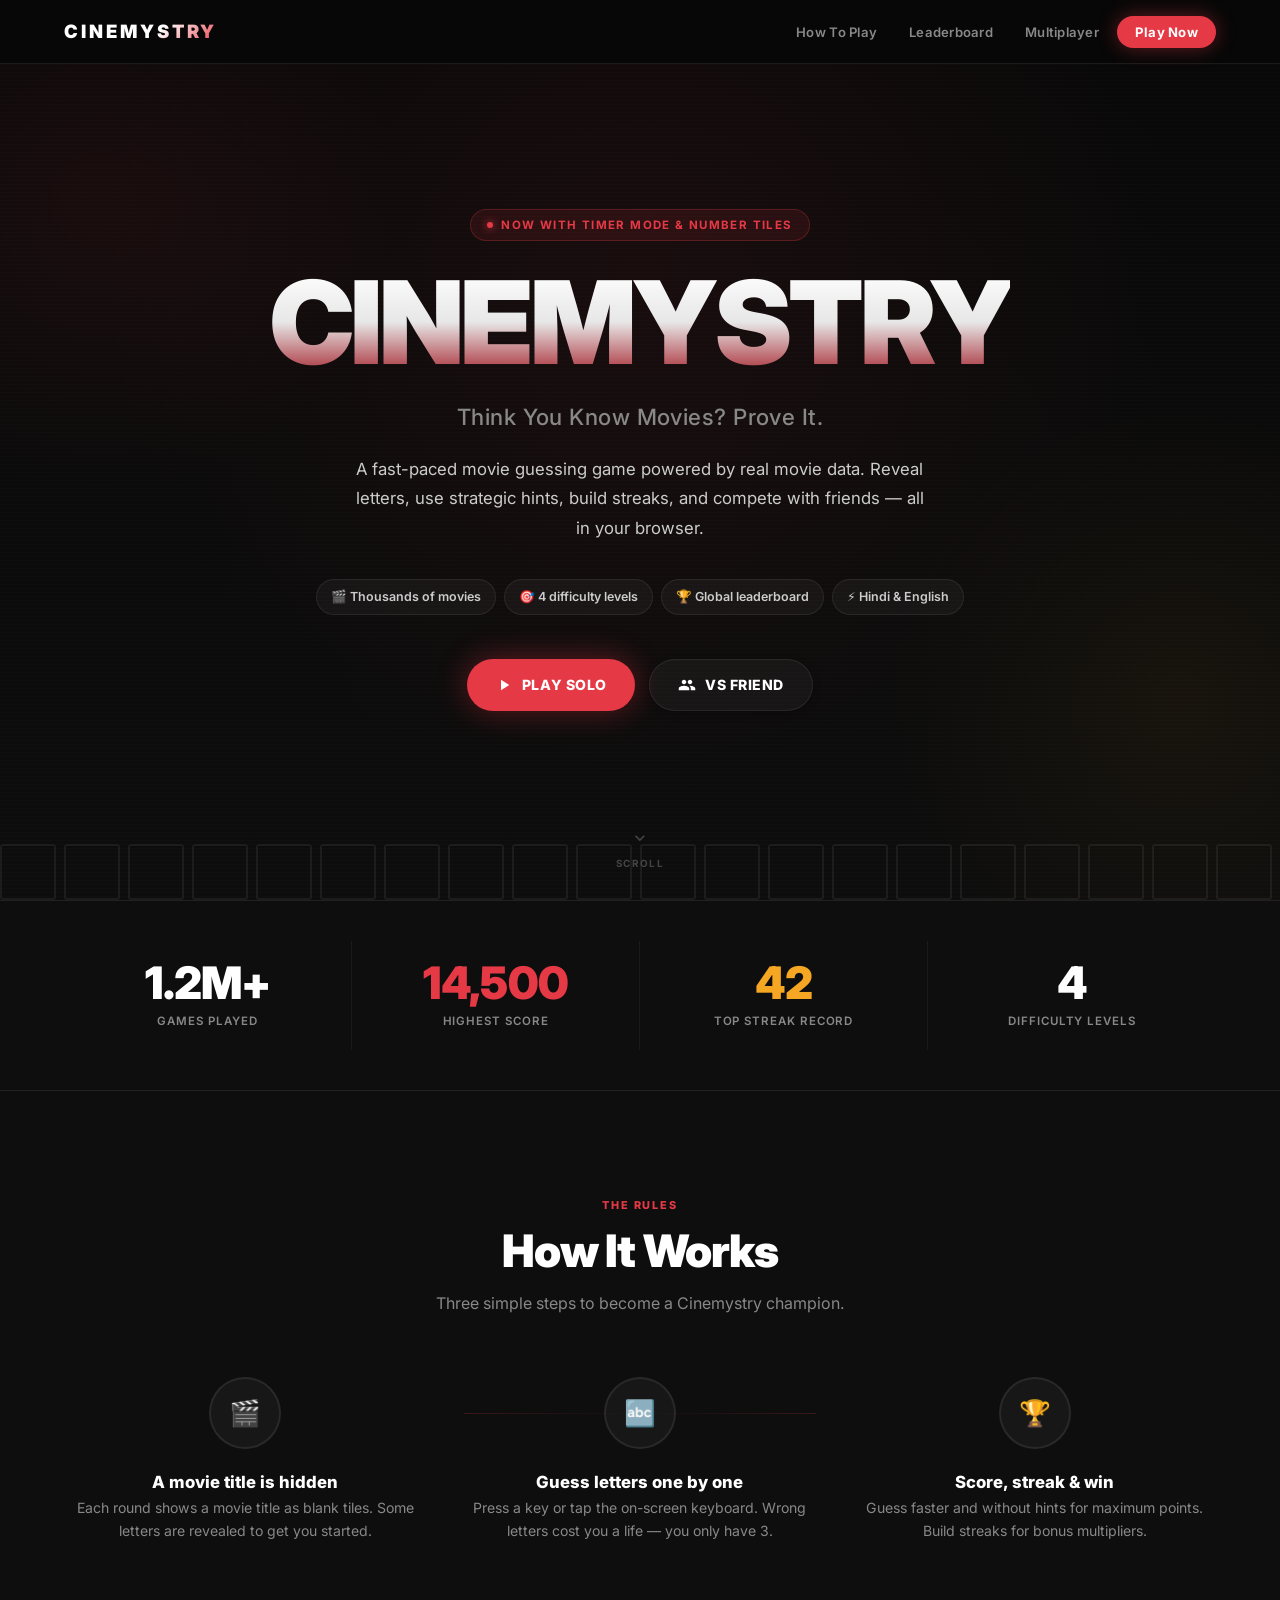
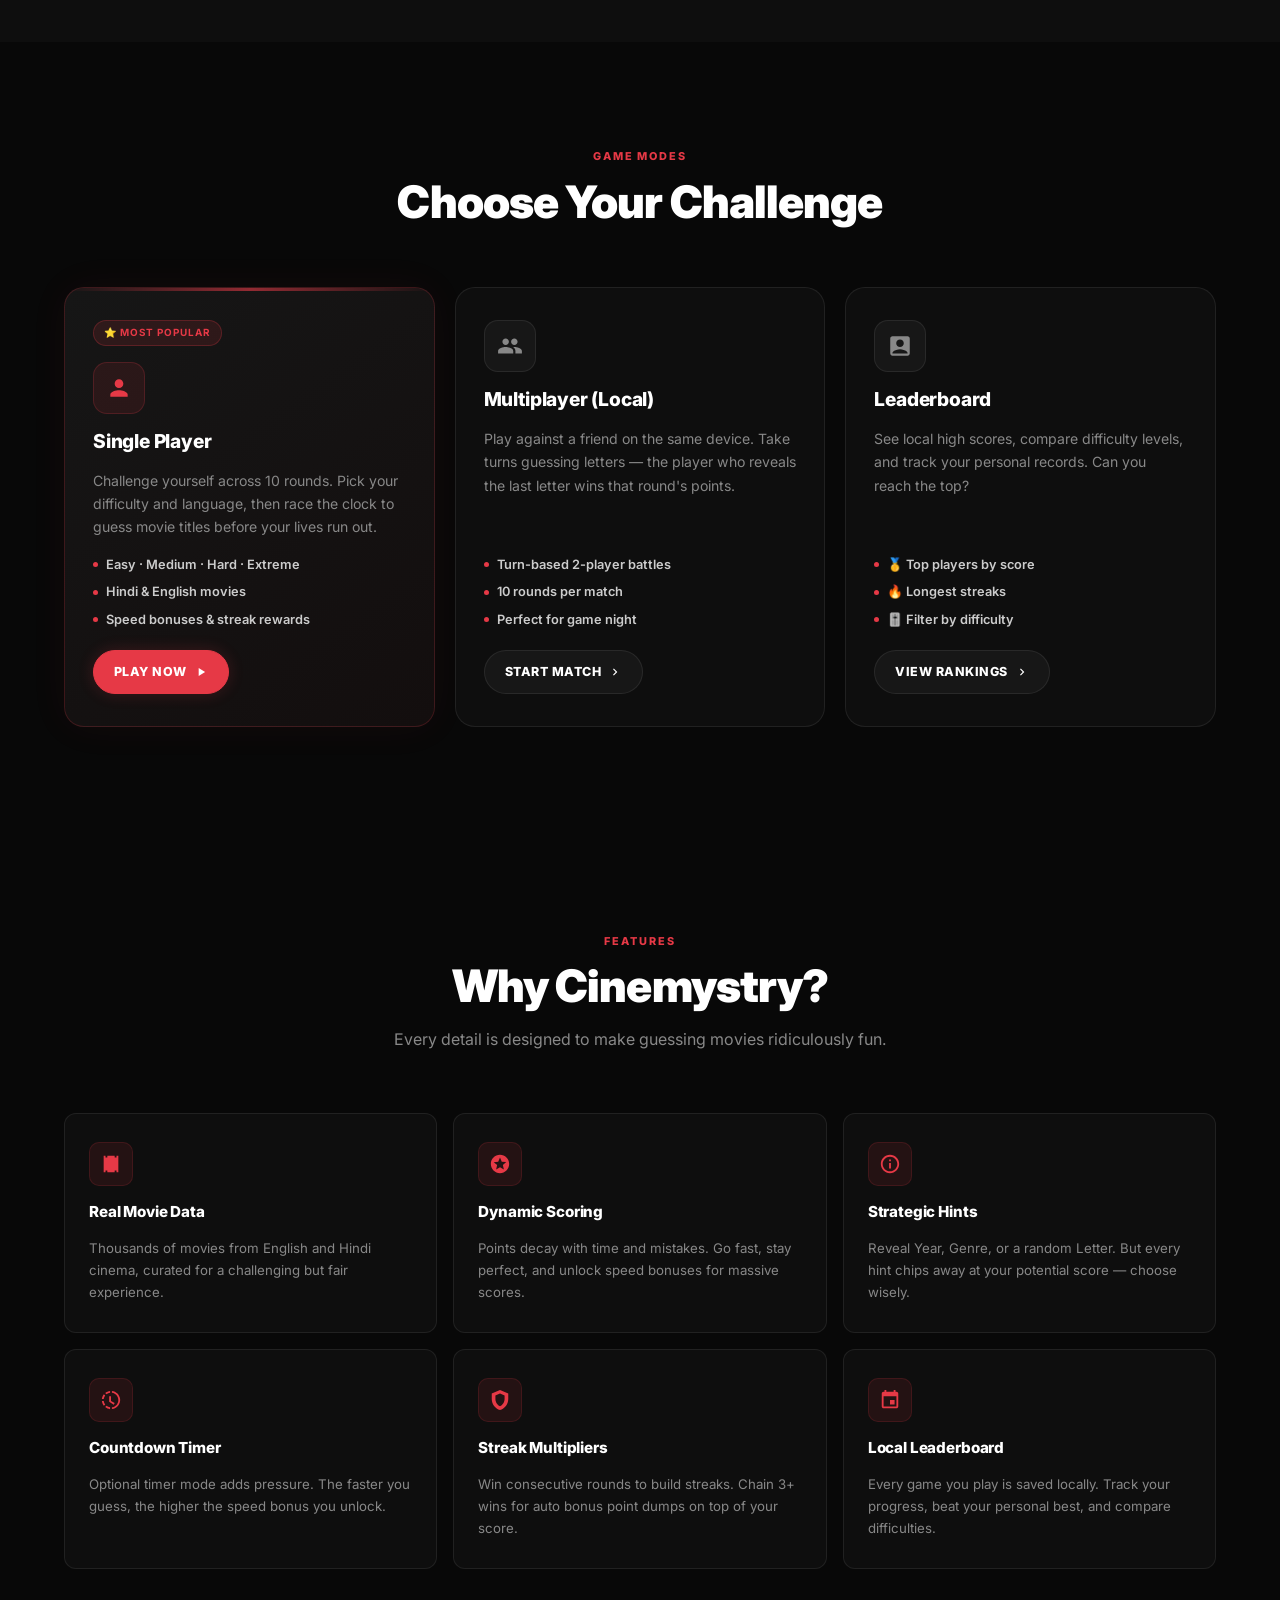
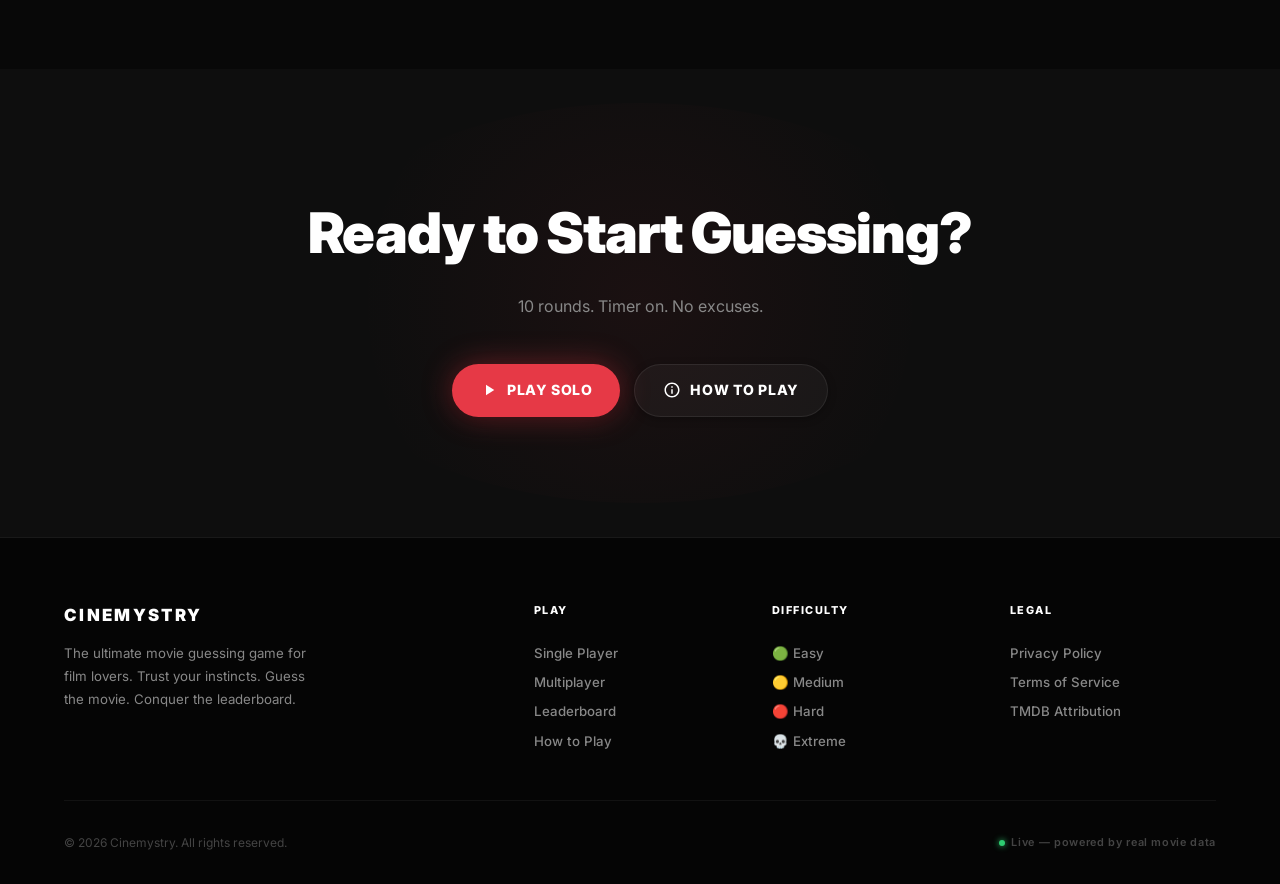
==== commit edf87d56: "multiplayer responsiveness fix" ====
--- a/index.html
+++ b/index.html
@@ -4,9 +4,12 @@
 <head>
     <meta charset="UTF-8" />
     <meta name="viewport" content="width=device-width, initial-scale=1.0" />
-    <title>Cinemystery – The Ultimate Movie Guessing Game</title>
+    <title>Cinemystry – The Ultimate Movie Guessing Game</title>
     <meta name="description"
-        content="Cinemystery is a free online movie guessing game where players guess movie titles using hints, hidden letters, and real-time TMDB movie data. Think you know movies? Prove it." />
+        content="Cinemystry is a free online movie guessing game. Guess movie titles from hidden letters, use hints, build streaks and compete with friends worldwide." />
+    <meta property="og:title" content="Cinemystry – The Ultimate Movie Guessing Game" />
+    <meta property="og:description"
+        content="Think you know movies? Prove it. Guess titles, build streaks, challenge friends." />
     <link rel="preconnect" href="https://fonts.googleapis.com" />
     <link rel="preconnect" href="https://fonts.gstatic.com" crossorigin />
     <link href="https://fonts.googleapis.com/css2?family=Inter:wght@400;500;600;700;800;900&display=swap"
@@ -16,278 +19,394 @@
 
 <body>
 
-    <!-- ═══════════════════════════════ NAVBAR ═══════════════════════════════ -->
+    <!-- ═══════════════════════ NAVBAR ═══════════════════════ -->
     <nav class="navbar" id="navbar">
         <div class="navbar__container">
-            <a href="#" class="navbar__logo">Cinemystery</a>
+            <a href="index.html" class="navbar__logo">Cinemystry</a>
             <ul class="navbar__links">
+                <li><a href="how-to-play.html" class="navbar__link">How To Play</a></li>
                 <li><a href="leaderboard.html" class="navbar__link">Leaderboard</a></li>
-                <li><a href="how-to-play.html" class="navbar__link">How To Play</a></li>
-                <li><a href="#" class="navbar__link navbar__link--cta">Sign In</a></li>
+                <li><a href="multiplayer.html" class="navbar__link">Multiplayer</a></li>
+                <li><a href="game.html" class="navbar__link navbar__link--cta">Play Now</a></li>
             </ul>
             <button class="navbar__burger" id="navBurger" aria-label="Toggle menu">
                 <span></span><span></span><span></span>
             </button>
         </div>
         <div class="navbar__mobile" id="navMobile">
-            <a href="#" class="navbar__mobile-link">Leaderboard</a>
             <a href="how-to-play.html" class="navbar__mobile-link">How To Play</a>
-            <a href="#" class="navbar__mobile-link">Sign In</a>
+            <a href="leaderboard.html" class="navbar__mobile-link">Leaderboard</a>
+            <a href="multiplayer.html" class="navbar__mobile-link">Multiplayer</a>
+            <a href="game.html" class="navbar__mobile-link" style="color:var(--red);font-weight:700">▶ Play Now</a>
         </div>
     </nav>
 
-    <!-- ═══════════════════════════════ HERO ════════════════════════════════ -->
+    <!-- ═══════════════════════ HERO ═════════════════════════ -->
     <section class="hero" id="hero">
         <div class="hero__bg-glow hero__bg-glow--left"></div>
         <div class="hero__bg-glow hero__bg-glow--right"></div>
+
+        <!-- Film-strip decoration -->
+        <div class="hero__film-strip" aria-hidden="true">
+            <div class="hero__film-track" id="filmTrack">
+                <!-- 40 frames, duplicated for seamless loop -->
+            </div>
+        </div>
+
         <div class="hero__content fade-in">
-            <span class="hero__badge">
-                <span class="hero__badge-dot"></span>
-                Season 3 Now Live – New Movies Added Weekly
-            </span>
-            <h1 class="hero__title">Cinemystery</h1>
+            <div class="hero__eyebrow">
+                <span class="hero__eyebrow-dot"></span>
+                Now with Timer Mode &amp; Number Tiles
+            </div>
+
+            <h1 class="hero__title">Cinemystry</h1>
             <p class="hero__subtitle">Think You Know Movies? Prove It.</p>
             <p class="hero__description">
-                Test your knowledge with Cinemystery, a fast-paced movie guessing game powered by real-time TMDB data.
-                Guess movie titles from hidden letters, build streaks, use hints strategically, and compete with friends
-                or players worldwide.
+                A fast-paced movie guessing game powered by real movie data. Reveal letters,
+                use strategic hints, build streaks, and compete with friends — all in your browser.
             </p>
-            <div class="hero__features">
-                <span class="hero__feature">🎬 Thousands of movies</span>
-                <span class="hero__feature">🎯 Multiple difficulty levels</span>
-                <span class="hero__feature">🏆 Global leaderboard rankings</span>
-            </div>
-            <p class="hero__cta-note">Play solo or challenge friends.</p>
+
+            <div class="hero__tags">
+                <span class="hero__tag">🎬 Thousands of movies</span>
+                <span class="hero__tag">🎯 4 difficulty levels</span>
+                <span class="hero__tag">🏆 Global leaderboard</span>
+                <span class="hero__tag">⚡ Hindi &amp; English</span>
+            </div>
+
             <div class="hero__actions">
-                <a href="game.html" class="btn btn--primary">
+                <a href="game.html" class="btn btn--primary" id="heroPlayBtn">
                     <svg class="btn__icon" viewBox="0 0 24 24" fill="currentColor">
                         <path d="M8 5v14l11-7z" />
                     </svg>
-                    Single Player
+                    Play Solo
                 </a>
-                <a href="multiplayer.html" class="btn btn--outline">
+                <a href="multiplayer.html" class="btn btn--outline" id="heroMultiBtn">
                     <svg class="btn__icon" viewBox="0 0 24 24" fill="currentColor">
                         <path
                             d="M16 11c1.66 0 2.99-1.34 2.99-3S17.66 5 16 5c-1.66 0-3 1.34-3 3s1.34 3 3 3zm-8 0c1.66 0 2.99-1.34 2.99-3S9.66 5 8 5C6.34 5 5 6.34 5 8s1.34 3 3 3zm0 2c-2.33 0-7 1.17-7 3.5V19h14v-2.5c0-2.33-4.67-3.5-7-3.5zm8 0c-.29 0-.62.02-.97.05 1.16.84 1.97 1.97 1.97 3.45V19h6v-2.5c0-2.33-4.67-3.5-7-3.5z" />
                     </svg>
-                    Multiplayer (Local)
+                    Vs Friend
                 </a>
             </div>
         </div>
-    </section>
-
-    <!-- ═══════════════════════════ GAME MODE CARDS ══════════════════════════ -->
-    <section class="cards-section" id="modes">
-        <div class="container">
+
+        <div class="hero__scroll-cue" aria-hidden="true">
+            <svg viewBox="0 0 24 24" fill="currentColor">
+                <path d="M7.41 8.59L12 13.17l4.59-4.58L18 10l-6 6-6-6 1.41-1.41z" />
+            </svg>
+            Scroll
+        </div>
+    </section>
+
+    <!-- ═══════════════════════ STATS STRIP ══════════════════ -->
+    <section class="stats-strip" aria-label="Game statistics">
+        <div class="container">
+            <div class="stats-strip__grid">
+                <div class="stats-strip__item fade-in-up">
+                    <span class="stats-strip__value stat-counter" data-target="1200000" data-suffix="+">1.2M+</span>
+                    <span class="stats-strip__label">Games Played</span>
+                </div>
+                <div class="stats-strip__item fade-in-up" style="animation-delay:.08s">
+                    <span class="stats-strip__value stats-strip__value--red stat-counter"
+                        data-target="14500">14,500</span>
+                    <span class="stats-strip__label">Highest Score</span>
+                </div>
+                <div class="stats-strip__item fade-in-up" style="animation-delay:.16s">
+                    <span class="stats-strip__value stats-strip__value--gold stat-counter" data-target="42">42</span>
+                    <span class="stats-strip__label">Top Streak Record</span>
+                </div>
+                <div class="stats-strip__item fade-in-up" style="animation-delay:.24s">
+                    <span class="stats-strip__value stat-counter" data-target="4">4</span>
+                    <span class="stats-strip__label">Difficulty Levels</span>
+                </div>
+            </div>
+        </div>
+    </section>
+
+    <!-- ═══════════════════════ HOW IT WORKS ═════════════════ -->
+    <section class="how-section" aria-labelledby="howTitle">
+        <div class="container">
+            <div class="section-header fade-in-up">
+                <span class="section-eyebrow">The Rules</span>
+                <h2 class="section-title" id="howTitle">How It Works</h2>
+                <p class="section-desc">Three simple steps to become a Cinemystry champion.</p>
+            </div>
+            <div class="how-steps">
+                <div class="how-step fade-in-up">
+                    <div class="how-step__num">🎬</div>
+                    <div>
+                        <h3 class="how-step__title">A movie title is hidden</h3>
+                        <p class="how-step__desc">Each round shows a movie title as blank tiles. Some letters are
+                            revealed to get you started.</p>
+                    </div>
+                </div>
+                <div class="how-step fade-in-up" style="animation-delay:.1s">
+                    <div class="how-step__num">🔤</div>
+                    <div>
+                        <h3 class="how-step__title">Guess letters one by one</h3>
+                        <p class="how-step__desc">Press a key or tap the on-screen keyboard. Wrong letters cost you a
+                            life — you only have 3.</p>
+                    </div>
+                </div>
+                <div class="how-step fade-in-up" style="animation-delay:.2s">
+                    <div class="how-step__num">🏆</div>
+                    <div>
+                        <h3 class="how-step__title">Score, streak &amp; win</h3>
+                        <p class="how-step__desc">Guess faster and without hints for maximum points. Build streaks for
+                            bonus multipliers.</p>
+                    </div>
+                </div>
+            </div>
+        </div>
+    </section>
+
+    <!-- ═══════════════════════ MODE CARDS ═══════════════════ -->
+    <section class="cards-section" id="modes" aria-labelledby="modesTitle">
+        <div class="container">
+            <div class="section-header fade-in-up">
+                <span class="section-eyebrow">Game Modes</span>
+                <h2 class="section-title" id="modesTitle">Choose Your Challenge</h2>
+            </div>
             <div class="cards-grid">
 
-                <article class="card fade-in-up">
+                <article class="card card--featured fade-in-up" id="cardSingle">
+                    <div class="card__badge">⭐ Most Popular</div>
+                    <div class="card__icon-wrap card__icon-wrap--featured">
+                        <svg class="card__icon card__icon--featured" viewBox="0 0 24 24" fill="currentColor">
+                            <path
+                                d="M12 12c2.21 0 4-1.79 4-4s-1.79-4-4-4-4 1.79-4 4 1.79 4 4 4zm0 2c-2.67 0-8 1.34-8 4v2h16v-2c0-2.66-5.33-4-8-4z" />
+                        </svg>
+                    </div>
+                    <h2 class="card__title">Single Player</h2>
+                    <p class="card__desc">Challenge yourself across 10 rounds. Pick your difficulty and language, then
+                        race the clock to guess movie titles before your lives run out.</p>
+                    <div class="card__features">
+                        <span class="card__feature"><span class="card__feature-dot"></span>Easy · Medium · Hard ·
+                            Extreme</span>
+                        <span class="card__feature"><span class="card__feature-dot"></span>Hindi &amp; English
+                            movies</span>
+                        <span class="card__feature"><span class="card__feature-dot"></span>Speed bonuses &amp; streak
+                            rewards</span>
+                    </div>
+                    <a href="game.html" class="card__btn card__btn--red" id="cardSingleBtn">
+                        Play Now
+                        <svg viewBox="0 0 24 24" fill="currentColor" style="width:14px;height:14px">
+                            <path d="M8 5v14l11-7z" />
+                        </svg>
+                    </a>
+                </article>
+
+                <article class="card fade-in-up" id="cardMulti" style="animation-delay:.1s">
                     <div class="card__icon-wrap">
                         <svg class="card__icon" viewBox="0 0 24 24" fill="currentColor">
                             <path
-                                d="M12 12c2.21 0 4-1.79 4-4s-1.79-4-4-4-4 1.79-4 4 1.79 4 4 4zm0 2c-2.67 0-8 1.34-8 4v2h16v-2c0-2.66-5.33-4-8-4z" />
-                        </svg>
-                    </div>
-                    <h2 class="card__title">Single Player Mode</h2>
-                    <p class="card__desc">Challenge yourself with thousands of movies from different genres and eras.
-                        Build streaks, earn points, and climb the global leaderboard.</p>
-                    <ul class="card__features">
-                        <li>✔ Unlimited movie challenges</li>
-                        <li>✔ Strategic hint system</li>
-                        <li>✔ Score multipliers and streak bonuses</li>
-                    </ul>
-                    <a href="game.html" class="card__btn">Play Now →</a>
-                </article>
-
-                <article class="card fade-in-up" style="animation-delay:.12s">
-                    <div class="card__icon-wrap card__icon-wrap--active">
-                        <svg class="card__icon" viewBox="0 0 24 24" fill="currentColor">
-                            <path
                                 d="M16 11c1.66 0 2.99-1.34 2.99-3S17.66 5 16 5c-1.66 0-3 1.34-3 3s1.34 3 3 3zm-8 0c1.66 0 2.99-1.34 2.99-3S9.66 5 8 5C6.34 5 5 6.34 5 8s1.34 3 3 3zm0 2c-2.33 0-7 1.17-7 3.5V19h14v-2.5c0-2.33-4.67-3.5-7-3.5zm8 0c-.29 0-.62.02-.97.05 1.16.84 1.97 1.97 1.97 3.45V19h6v-2.5c0-2.33-4.67-3.5-7-3.5z" />
                         </svg>
                     </div>
-                    <h2 class="card__title">Multiplayer Mode (Local)</h2>
-                    <p class="card__desc">Play with a friend on the same device and compete turn by turn.</p>
-                    <ul class="card__features">
-                        <li>✔ Take turns guessing titles</li>
-                        <li>✔ Steal points if opponent fails</li>
-                        <li>✔ Perfect for game nights</li>
-                    </ul>
-                    <a href="multiplayer.html" class="card__btn">Start Match →</a>
-                </article>
-
-                <article class="card fade-in-up" style="animation-delay:.24s">
+                    <h2 class="card__title">Multiplayer (Local)</h2>
+                    <p class="card__desc">Play against a friend on the same device. Take turns guessing letters — the
+                        player who reveals the last letter wins that round's points.</p>
+                    <div class="card__features">
+                        <span class="card__feature"><span class="card__feature-dot"></span>Turn-based 2-player
+                            battles</span>
+                        <span class="card__feature"><span class="card__feature-dot"></span>10 rounds per match</span>
+                        <span class="card__feature"><span class="card__feature-dot"></span>Perfect for game night</span>
+                    </div>
+                    <a href="multiplayer.html" class="card__btn" id="cardMultiBtn">
+                        Start Match
+                        <svg viewBox="0 0 24 24" fill="currentColor" style="width:14px;height:14px">
+                            <path d="M10 6L8.59 7.41 13.17 12l-4.58 4.59L10 18l6-6z" />
+                        </svg>
+                    </a>
+                </article>
+
+                <article class="card fade-in-up" id="cardLB" style="animation-delay:.2s">
                     <div class="card__icon-wrap">
                         <svg class="card__icon" viewBox="0 0 24 24" fill="currentColor">
                             <path
                                 d="M19 3H5c-1.1 0-2 .9-2 2v14c0 1.1.9 2 2 2h14c1.1 0 2-.9 2-2V5c0-1.1-.9-2-2-2zm-7 3c1.93 0 3.5 1.57 3.5 3.5S13.93 13 12 13s-3.5-1.57-3.5-3.5S10.07 6 12 6zm7 13H5v-.23c0-.62.28-1.2.76-1.58C7.47 15.82 9.64 15 12 15s4.53.82 6.24 2.19c.48.38.76.97.76 1.58V19z" />
                         </svg>
                     </div>
-                    <h2 class="card__title">Global Leaderboard</h2>
-                    <p class="card__desc">See where you rank among movie lovers around the world.</p>
-                    <ul class="card__features">
-                        <li>🏆 Top players</li>
-                        <li>🔥 Longest streaks</li>
-                        <li>⚡ Fastest guesses</li>
-                    </ul>
-                    <a href="leaderboard.html" class="card__btn">View Rankings →</a>
-                </article>
-
-            </div>
-        </div>
-    </section>
-
-    <!-- ═══════════════════════════════ STATS ════════════════════════════════ -->
-    <section class="stats-section" id="stats">
+                    <h2 class="card__title">Leaderboard</h2>
+                    <p class="card__desc">See local high scores, compare difficulty levels, and track your personal
+                        records. Can you reach the top?</p>
+                    <div class="card__features">
+                        <span class="card__feature"><span class="card__feature-dot"></span>🥇 Top players by
+                            score</span>
+                        <span class="card__feature"><span class="card__feature-dot"></span>🔥 Longest streaks</span>
+                        <span class="card__feature"><span class="card__feature-dot"></span>🎚️ Filter by
+                            difficulty</span>
+                    </div>
+                    <a href="leaderboard.html" class="card__btn" id="cardLBBtn">
+                        View Rankings
+                        <svg viewBox="0 0 24 24" fill="currentColor" style="width:14px;height:14px">
+                            <path d="M10 6L8.59 7.41 13.17 12l-4.58 4.59L10 18l6-6z" />
+                        </svg>
+                    </a>
+                </article>
+
+            </div>
+        </div>
+    </section>
+
+    <!-- ═══════════════════════ FEATURES ════════════════════ -->
+    <section class="features-section" id="features" aria-labelledby="featTitle">
         <div class="container">
             <div class="section-header fade-in-up">
-                <h2 class="section-title">Cinemystery by the Numbers</h2>
-            </div>
-            <div class="stats-grid">
-                <div class="stat fade-in-up">
-                    <span class="stat__value">1.2M+</span>
-                    <span class="stat__label">Games Played</span>
-                </div>
-                <div class="stat fade-in-up" style="animation-delay:.1s">
-                    <span class="stat__value stat__value--accent">14,500</span>
-                    <span class="stat__label">Highest Score</span>
-                </div>
-                <div class="stat fade-in-up" style="animation-delay:.2s">
-                    <span class="stat__value stat__value--accent">42</span>
-                    <span class="stat__label">Current Top Streak</span>
-                </div>
-                <div class="stat fade-in-up" style="animation-delay:.3s">
-                    <span class="stat__value">4</span>
-                    <span class="stat__label">Difficulty Levels</span>
-                </div>
-            </div>
-        </div>
-    </section>
-
-    <!-- ═══════════════════════════════ FEATURES ═════════════════════════════ -->
-    <section class="features-section" id="features">
-        <div class="container">
-            <div class="section-header fade-in-up">
-                <h2 class="section-title">Why Cinemystery Is Different</h2>
-                <p class="section-desc">Every feature is built to deliver a premium, fast-paced movie trivia experience.
-                </p>
+                <span class="section-eyebrow">Features</span>
+                <h2 class="section-title" id="featTitle">Why Cinemystry?</h2>
+                <p class="section-desc">Every detail is designed to make guessing movies ridiculously fun.</p>
             </div>
             <div class="features-grid">
-
-                <article class="feature fade-in-up">
-                    <div class="feature__icon-wrap">
-                        <svg class="feature__icon" viewBox="0 0 24 24" fill="currentColor">
-                            <path
-                                d="M18 3v2h-2V3H8v2H6V3H4v18h2v-2h2v2h8v-2h2v2h2V3h-2zM8 17H6v-2h2v2zm0-4H6v-2h2v2zm0-4H6V7h2v2zm10 8h-2v-2h2v2zm0-4h-2v-2h2v2zm0-4h-2V7h2v2z" />
-                        </svg>
-                    </div>
-                    <h3 class="feature__title">Live TMDB Data</h3>
-                    <p class="feature__desc">Pulls straight from the world's largest movie database ensuring endless,
-                        up-to-date content.</p>
-                </article>
-
-                <article class="feature fade-in-up" style="animation-delay:.08s">
-                    <div class="feature__icon-wrap">
-                        <svg class="feature__icon" viewBox="0 0 24 24" fill="currentColor">
-                            <path
-                                d="M19.14 12.94c.04-.3.06-.61.06-.94 0-.32-.02-.64-.07-.94l2.03-1.58c.18-.14.23-.41.12-.61l-1.92-3.32c-.12-.22-.37-.29-.59-.22l-2.39.96c-.5-.38-1.03-.7-1.62-.94l-.36-2.54c-.04-.24-.24-.41-.48-.41h-3.84c-.24 0-.43.17-.47.41l-.36 2.54c-.59.24-1.13.57-1.62.94l-2.39-.96c-.22-.08-.47 0-.59.22L2.74 8.87c-.12.21-.08.47.12.61l2.03 1.58c-.05.3-.09.63-.09.94s.02.64.07.94l-2.03 1.58c-.18.14-.23.41-.12.61l1.92 3.32c.12.22.37.29.59.22l2.39-.96c.5.38 1.03.7 1.62.94l.36 2.54c.05.24.24.41.48.41h3.84c.24 0 .44-.17.47-.41l.36-2.54c.59-.24 1.13-.56 1.62-.94l2.39.96c.22.08.47 0 .59-.22l1.92-3.32c.12-.22.07-.47-.12-.61l-2.01-1.58zM12 15.6c-1.98 0-3.6-1.62-3.6-3.6s1.62-3.6 3.6-3.6 3.6 1.62 3.6 3.6-1.62 3.6-3.6 3.6z" />
-                        </svg>
-                    </div>
-                    <h3 class="feature__title">Dynamic Difficulty System</h3>
-                    <p class="feature__desc">Choose your challenge level from casual movie fan to hardcore cinephile.
-                    </p>
-                </article>
-
-                <article class="feature fade-in-up" style="animation-delay:.16s">
+                <article class="feature fade-in-up" id="feat1">
+                    <div class="feature__icon-wrap">
+                        <svg class="feature__icon" viewBox="0 0 24 24" fill="currentColor">
+                            <path d="M18 3v2h-2V3H8v2H6V3H4v18h2v-2h2v2h8v-2h2v2h2V3h-2z" />
+                        </svg>
+                    </div>
+                    <h3 class="feature__title">Real Movie Data</h3>
+                    <p class="feature__desc">Thousands of movies from English and Hindi cinema, curated for a
+                        challenging but fair experience.</p>
+                </article>
+
+                <article class="feature fade-in-up" id="feat2" style="animation-delay:.06s">
+                    <div class="feature__icon-wrap">
+                        <svg class="feature__icon" viewBox="0 0 24 24" fill="currentColor">
+                            <path
+                                d="M11.99 2C6.47 2 2 6.48 2 12s4.47 10 9.99 10C17.52 22 22 17.52 22 12S17.52 2 11.99 2zm4.24 16L12 15.45 7.77 18l1.12-4.81-3.73-3.23 4.92-.42L12 5l1.92 4.53 4.92.42-3.73 3.23L16.23 18z" />
+                        </svg>
+                    </div>
+                    <h3 class="feature__title">Dynamic Scoring</h3>
+                    <p class="feature__desc">Points decay with time and mistakes. Go fast, stay perfect, and unlock
+                        speed bonuses for massive scores.</p>
+                </article>
+
+                <article class="feature fade-in-up" id="feat3" style="animation-delay:.12s">
                     <div class="feature__icon-wrap">
                         <svg class="feature__icon" viewBox="0 0 24 24" fill="currentColor">
                             <path
                                 d="M11 17h2v-6h-2v6zm1-15C6.48 2 2 6.48 2 12s4.48 10 10 10 10-4.48 10-10S17.52 2 12 2zm0 18c-4.41 0-8-3.59-8-8s3.59-8 8-8 8 3.59 8 8-3.59 8-8 8zM11 9h2V7h-2v2z" />
                         </svg>
                     </div>
-                    <h3 class="feature__title">Strategic Hint System</h3>
-                    <p class="feature__desc">Need help? Reveal a letter, the release year, or the genre—but every hint
-                        reduces your potential score.</p>
-                </article>
-
-                <article class="feature fade-in-up" style="animation-delay:.24s">
+                    <h3 class="feature__title">Strategic Hints</h3>
+                    <p class="feature__desc">Reveal Year, Genre, or a random Letter. But every hint chips away at your
+                        potential score — choose wisely.</p>
+                </article>
+
+                <article class="feature fade-in-up" id="feat4" style="animation-delay:.18s">
+                    <div class="feature__icon-wrap">
+                        <svg class="feature__icon" viewBox="0 0 24 24" fill="currentColor">
+                            <path
+                                d="M13 2.05V4.05C17.39 4.59 20.5 8.58 19.96 12.97C19.5 16.61 16.64 19.5 13 19.93V21.93C18.5 21.38 22.5 16.5 21.95 11C21.5 6.25 17.73 2.5 13 2.05M11 2.06C9.05 2.25 7.19 3 5.67 4.26L7.1 5.74C8.22 4.84 9.57 4.26 11 4.06M4.26 5.67C3 7.19 2.25 9.04 2.05 11H4.05C4.24 9.58 4.8 8.23 5.69 7.1M2.06 13C2.26 14.96 3.03 16.81 4.27 18.33L5.69 16.9C4.81 15.77 4.24 14.42 4.06 13M7.1 18.37L5.67 19.74C7.18 21 9.04 21.79 11 22V20C9.58 19.82 8.23 19.25 7.1 18.37M12 8L12 13L16 15.4L15.01 17.09L10 14L10 8Z" />
+                        </svg>
+                    </div>
+                    <h3 class="feature__title">Countdown Timer</h3>
+                    <p class="feature__desc">Optional timer mode adds pressure. The faster you guess, the higher the
+                        speed bonus you unlock.</p>
+                </article>
+
+                <article class="feature fade-in-up" id="feat5" style="animation-delay:.24s">
                     <div class="feature__icon-wrap">
                         <svg class="feature__icon" viewBox="0 0 24 24" fill="currentColor">
                             <path
                                 d="M12 1L3 5v6c0 5.55 3.84 10.74 9 12 5.16-1.26 9-6.45 9-12V5l-9-4zm0 4l5 2.18V11c0 3.5-2.33 6.79-5 7.93-2.67-1.14-5-4.43-5-7.93V7.18L12 5z" />
                         </svg>
                     </div>
-                    <h3 class="feature__title">Risk-Reward Scoring</h3>
-                    <p class="feature__desc">Guess early for maximum points. Skip hints and watch your potential reward
-                        skyrocket.</p>
-                </article>
-
-                <article class="feature fade-in-up" style="animation-delay:.32s">
-                    <div class="feature__icon-wrap">
-                        <svg class="feature__icon" viewBox="0 0 24 24" fill="currentColor">
-                            <path
-                                d="M11 18h2v-6h-2v6zm0-8h2V8h-2v2zm1-8C6.48 2 2 6.48 2 12s4.48 10 10 10 10-4.48 10-10S17.52 2 12 2zm0 18c-4.41 0-8-3.59-8-8s3.59-8 8-8 8 3.59 8 8-3.59 8-8 8z" />
-                        </svg>
-                    </div>
-                    <h3 class="feature__title">Multiplayer Battles</h3>
-                    <p class="feature__desc">Compete with friends in turn-based matches and prove who knows movies best.
-                        Perfect for game nights.</p>
-                </article>
-
-                <article class="feature fade-in-up" style="animation-delay:.40s">
-                    <div class="feature__icon-wrap">
-                        <svg class="feature__icon" viewBox="0 0 24 24" fill="currentColor">
-                            <path
-                                d="M19 3H5c-1.1 0-2 .9-2 2v14c0 1.1.9 2 2 2h14c1.1 0 2-.9 2-2V5c0-1.1-.9-2-2-2zm-7 3c1.93 0 3.5 1.57 3.5 3.5S13.93 13 12 13s-3.5-1.57-3.5-3.5S10.07 6 12 6zm7 13H5v-.23c0-.62.28-1.2.76-1.58C7.47 15.82 9.64 15 12 15s4.53.82 6.24 2.19c.48.38.76.97.76 1.58V19z" />
-                        </svg>
-                    </div>
-                    <h3 class="feature__title">Global Leaderboards</h3>
-                    <p class="feature__desc">Compete with top players, track high streaks, and fight for the number one
-                        spot on the global rankings.</p>
-                </article>
-
-            </div>
-        </div>
-    </section>
-
-    <!-- ═══════════════════════════════ FOOTER ════════════════════════════════ -->
-    <footer class="footer" id="footer">
+                    <h3 class="feature__title">Streak Multipliers</h3>
+                    <p class="feature__desc">Win consecutive rounds to build streaks. Chain 3+ wins for auto bonus point
+                        dumps on top of your score.</p>
+                </article>
+
+                <article class="feature fade-in-up" id="feat6" style="animation-delay:.30s">
+                    <div class="feature__icon-wrap">
+                        <svg class="feature__icon" viewBox="0 0 24 24" fill="currentColor">
+                            <path
+                                d="M17 12h-5v5h5v-5zM16 1v2H8V1H6v2H5c-1.11 0-1.99.9-1.99 2L3 19c0 1.1.89 2 2 2h14c1.1 0 2-.9 2-2V5c0-1.1-.9-2-2-2h-1V1h-2zm3 18H5V8h14v11z" />
+                        </svg>
+                    </div>
+                    <h3 class="feature__title">Local Leaderboard</h3>
+                    <p class="feature__desc">Every game you play is saved locally. Track your progress, beat your
+                        personal best, and compare difficulties.</p>
+                </article>
+            </div>
+        </div>
+    </section>
+
+    <!-- ═══════════════════════ CTA ══════════════════════════ -->
+    <section class="cta-section" aria-labelledby="ctaTitle">
+        <div class="container">
+            <div class="fade-in-up">
+                <h2 class="cta-section__title" id="ctaTitle">Ready to Start Guessing?</h2>
+                <p class="cta-section__sub">10 rounds. Timer on. No excuses.</p>
+                <div class="cta-section__actions">
+                    <a href="game.html" class="btn btn--primary" id="ctaPlayBtn">
+                        <svg class="btn__icon" viewBox="0 0 24 24" fill="currentColor">
+                            <path d="M8 5v14l11-7z" />
+                        </svg>
+                        Play Solo
+                    </a>
+                    <a href="how-to-play.html" class="btn btn--outline" id="ctaHowBtn">
+                        <svg class="btn__icon" viewBox="0 0 24 24" fill="currentColor">
+                            <path
+                                d="M11 17h2v-6h-2v6zm1-15C6.48 2 2 6.48 2 12s4.48 10 10 10 10-4.48 10-10S17.52 2 12 2zm0 18c-4.41 0-8-3.59-8-8s3.59-8 8-8 8 3.59 8 8-3.59 8-8 8zM11 9h2V7h-2v2z" />
+                        </svg>
+                        How To Play
+                    </a>
+                </div>
+            </div>
+        </div>
+    </section>
+
+    <!-- ═══════════════════════ FOOTER ══════════════════════ -->
+    <footer class="footer">
         <div class="container">
             <div class="footer__grid">
                 <div class="footer__brand">
-                    <span class="footer__logo">Cinemystery</span>
-                    <p class="footer__tagline">The ultimate movie guessing game for film lovers.<br>Trust your
-                        instincts. Guess the movie. Conquer the leaderboard.</p>
-                </div>
-                <nav class="footer__nav">
+                    <span class="footer__logo">Cinemystry</span>
+                    <p class="footer__tagline">The ultimate movie guessing game for film lovers. Trust your instincts.
+                        Guess the movie. Conquer the leaderboard.</p>
+                </div>
+                <nav class="footer__nav" aria-label="Footer navigation">
                     <div class="footer__nav-col">
-                        <h4 class="footer__nav-heading">Game</h4>
+                        <h4 class="footer__nav-heading">Play</h4>
                         <a href="game.html" class="footer__nav-link">Single Player</a>
                         <a href="multiplayer.html" class="footer__nav-link">Multiplayer</a>
                         <a href="leaderboard.html" class="footer__nav-link">Leaderboard</a>
                         <a href="how-to-play.html" class="footer__nav-link">How to Play</a>
                     </div>
                     <div class="footer__nav-col">
-                        <h4 class="footer__nav-heading">Community</h4>
-                        <a href="#" class="footer__nav-link">Discord</a>
-                        <a href="#" class="footer__nav-link">Twitter</a>
-                        <a href="#" class="footer__nav-link">Suggest a Movie</a>
+                        <h4 class="footer__nav-heading">Difficulty</h4>
+                        <span class="footer__nav-link" style="cursor:default">🟢 Easy</span>
+                        <span class="footer__nav-link" style="cursor:default">🟡 Medium</span>
+                        <span class="footer__nav-link" style="cursor:default">🔴 Hard</span>
+                        <span class="footer__nav-link" style="cursor:default">💀 Extreme</span>
                     </div>
                     <div class="footer__nav-col">
                         <h4 class="footer__nav-heading">Legal</h4>
                         <a href="#" class="footer__nav-link">Privacy Policy</a>
                         <a href="#" class="footer__nav-link">Terms of Service</a>
-                        <a href="#" class="footer__nav-link">TMDB API Attribution</a>
+                        <a href="#" class="footer__nav-link">TMDB Attribution</a>
                     </div>
                 </nav>
             </div>
             <div class="footer__bottom">
-                <p class="footer__copy">&copy; 2026 Cinemystery. All rights reserved.</p>
+                <p class="footer__copy">© 2026 Cinemystry. All rights reserved.</p>
+                <div class="footer__badge">
+                    <span class="footer__badge-dot"></span>
+                    Live — powered by real movie data
+                </div>
             </div>
         </div>
     </footer>
 
     <script>
+        /* ── Navbar scroll effect ── */
+        const navbar = document.getElementById('navbar');
+        window.addEventListener('scroll', () => {
+            navbar.classList.toggle('navbar--scrolled', window.scrollY > 40);
+        }, { passive: true });
+
+        /* ── Burger toggle ── */
         const burger = document.getElementById('navBurger');
         const mobileNav = document.getElementById('navMobile');
         burger.addEventListener('click', () => {
@@ -295,10 +414,26 @@
             burger.classList.toggle('navbar__burger--open');
         });
 
+        /* ── Close mobile nav on link click ── */
+        mobileNav.querySelectorAll('a').forEach(a => a.addEventListener('click', () => {
+            mobileNav.classList.remove('navbar__mobile--open');
+            burger.classList.remove('navbar__burger--open');
+        }));
+
+        /* ── Film strip generation ── */
+        const track = document.getElementById('filmTrack');
+        if (track) {
+            const frameCount = 60;
+            let html = '';
+            for (let i = 0; i < frameCount * 2; i++) html += '<div class="hero__film-frame"></div>';
+            track.innerHTML = html;
+        }
+
+        /* ── Intersection Observer (scroll animations) ── */
         const observer = new IntersectionObserver((entries) => {
-            entries.forEach(e => { if (e.isIntersecting) { e.target.classList.add('visible'); } });
-        }, { threshold: 0.15 });
-        document.querySelectorAll('.fade-in-up').forEach(el => observer.observe(el));
+            entries.forEach(e => { if (e.isIntersecting) e.target.classList.add('visible'); });
+        }, { threshold: 0.12 });
+        document.querySelectorAll('.fade-in, .fade-in-up').forEach(el => observer.observe(el));
     </script>
 </body>
 
--- a/style.css
+++ b/style.css
@@ -1,30 +1,44 @@
 /* ═══════════════════════════════════════════════════════
-   CINEMYSTERY – GLOBAL STYLESHEET
+   CINEMYSTRY — LANDING PAGE & SHARED UI
+   Premium Cinematic Dark Theme
    ═══════════════════════════════════════════════════════ */
 
-/* ── Custom Properties ───────────────────────────────── */
+/* ── Google Fonts: Inter ────────────────────────────── */
+@import url('https://fonts.googleapis.com/css2?family=Inter:wght@400;500;600;700;800;900&display=swap');
+
+/* ── Design Tokens ──────────────────────────────────── */
 :root {
-  --clr-bg: #0f0f0f;
-  --clr-bg-2: #1a1a1a;
-  --clr-surface: rgba(255, 255, 255, 0.04);
-  --clr-surface-hover: rgba(255, 255, 255, 0.07);
-  --clr-border: rgba(255, 255, 255, 0.08);
-  --clr-red: #ff2c2c;
-  --clr-red-dark: #cc1a1a;
-  --clr-red-glow: rgba(255, 44, 44, 0.35);
-  --clr-red-glow-sm: rgba(255, 44, 44, 0.18);
-  --clr-text: #ffffff;
-  --clr-text-muted: #9a9a9a;
-  --clr-text-dim: #5a5a5a;
+  --bg: #080808;
+  --bg-2: #0e0e0e;
+  --bg-3: #141414;
+  --surface: rgba(255, 255, 255, 0.04);
+  --surface-2: rgba(255, 255, 255, 0.07);
+  --surface-3: rgba(255, 255, 255, 0.10);
+  --border: rgba(255, 255, 255, 0.08);
+  --border-2: rgba(255, 255, 255, 0.05);
+
+  --red: #e63946;
+  --red-dark: #c1121f;
+  --red-glow: rgba(230, 57, 70, 0.40);
+  --red-glow-sm: rgba(230, 57, 70, 0.20);
+  --red-glow-xs: rgba(230, 57, 70, 0.10);
+  --gold: #f5a623;
+  --green: #2ecc71;
+
+  --text: #ffffff;
+  --text-2: #cccccc;
+  --text-muted: #888888;
+  --text-dim: #444444;
+
   --font: 'Inter', system-ui, sans-serif;
-  --radius: 16px;
-  --radius-sm: 10px;
-  --transition: 0.3s ease;
-  --shadow-card: 0 4px 32px rgba(0, 0, 0, 0.5);
-  --shadow-red: 0 0 28px var(--clr-red-glow);
-}
-
-/* ── Reset ───────────────────────────────────────────── */
+  --radius: 20px;
+  --radius-sm: 12px;
+  --radius-xs: 8px;
+  --ease: cubic-bezier(0.4, 0, 0.2, 1);
+  --transition: 0.25s var(--ease);
+}
+
+/* ── Reset ──────────────────────────────────────────── */
 *,
 *::before,
 *::after {
@@ -39,10 +53,11 @@
 
 body {
   font-family: var(--font);
-  background: var(--clr-bg);
-  color: var(--clr-text);
+  background: var(--bg);
+  color: var(--text);
   line-height: 1.6;
   overflow-x: hidden;
+  -webkit-font-smoothing: antialiased;
 }
 
 a {
@@ -50,28 +65,32 @@
   color: inherit;
 }
 
-ul {
-  list-style: none;
-}
-
 img,
 svg {
   display: block;
 }
 
-/* ── Layout Utility ─────────────────────────────────── */
+button {
+  font-family: inherit;
+  cursor: pointer;
+}
+
+ul {
+  list-style: none;
+}
+
+/* ── Container ──────────────────────────────────────── */
 .container {
-  width: 100%;
-  max-width: 1120px;
-  margin-inline: auto;
-  padding-inline: 24px;
-}
-
-/* ── Animations ─────────────────────────────────────── */
+  max-width: 1200px;
+  margin: 0 auto;
+  padding: 0 24px;
+}
+
+/* ── Keyframes ──────────────────────────────────────── */
 @keyframes fadeIn {
   from {
     opacity: 0;
-    transform: translateY(20px);
+    transform: translateY(24px);
   }
 
   to {
@@ -80,15 +99,29 @@
   }
 }
 
-@keyframes bgPulse {
+@keyframes fadeInScale {
+  from {
+    opacity: 0;
+    transform: scale(0.95);
+  }
+
+  to {
+    opacity: 1;
+    transform: scale(1);
+  }
+}
+
+@keyframes glowPulse {
 
   0%,
   100% {
-    opacity: 0.35;
+    opacity: 0.5;
+    transform: scale(1);
   }
 
   50% {
-    opacity: 0.55;
+    opacity: 0.9;
+    transform: scale(1.08);
   }
 }
 
@@ -96,127 +129,173 @@
 
   0%,
   100% {
-    box-shadow: 0 0 0 0 rgba(255, 44, 44, 0.6);
+    box-shadow: 0 0 0 0 var(--red-glow);
   }
 
   50% {
-    box-shadow: 0 0 0 6px rgba(255, 44, 44, 0);
-  }
-}
-
-@keyframes glowPulse {
+    box-shadow: 0 0 0 6px rgba(230, 57, 70, 0);
+  }
+}
+
+@keyframes countUp {
+  from {
+    opacity: 0;
+    transform: translateY(16px);
+  }
+
+  to {
+    opacity: 1;
+    transform: translateY(0);
+  }
+}
+
+@keyframes filmScroll {
+  from {
+    transform: translateX(0);
+  }
+
+  to {
+    transform: translateX(-50%);
+  }
+}
+
+@keyframes scanPulse {
 
   0%,
   100% {
-    box-shadow: 0 0 18px var(--clr-red-glow);
+    opacity: 0;
   }
 
   50% {
-    box-shadow: 0 0 36px var(--clr-red-glow), 0 0 60px var(--clr-red-glow-sm);
-  }
-}
-
-.fade-in {
-  animation: fadeIn 0.9s ease both;
-}
-
-.fade-in-up {
-  opacity: 0;
-  transform: translateY(28px);
-  transition: opacity 0.6s ease, transform 0.6s ease;
-}
-
-.fade-in-up.visible {
-  opacity: 1;
-  transform: translateY(0);
-}
-
-/* ════════════════════════════════════════════════════════
-   NAVBAR
-   ════════════════════════════════════════════════════════ */
+    opacity: 0.04;
+  }
+}
+
+@keyframes float {
+
+  0%,
+  100% {
+    transform: translateY(0px);
+  }
+
+  50% {
+    transform: translateY(-8px);
+  }
+}
+
+@keyframes slideDown {
+  from {
+    opacity: 0;
+    transform: translateY(-12px);
+  }
+
+  to {
+    opacity: 1;
+    transform: translateY(0);
+  }
+}
+
+/* ╔═══════════════════════════════════════════════════╗
+   ║  NAVBAR                                           ║
+   ╚═══════════════════════════════════════════════════╝ */
 .navbar {
-  position: sticky;
+  position: fixed;
   top: 0;
+  left: 0;
+  right: 0;
   z-index: 100;
+  height: 64px;
+  display: flex;
+  align-items: center;
+  background: rgba(8, 8, 8, 0.85);
+  backdrop-filter: blur(20px);
+  -webkit-backdrop-filter: blur(20px);
+  border-bottom: 1px solid var(--border);
+  transition: background var(--transition);
+}
+
+.navbar--scrolled {
+  background: rgba(8, 8, 8, 0.97);
+}
+
+.navbar__container {
+  display: flex;
+  align-items: center;
+  justify-content: space-between;
   width: 100%;
-  background: rgba(15, 15, 15, 0.75);
-  backdrop-filter: blur(16px);
-  -webkit-backdrop-filter: blur(16px);
-  border-bottom: 1px solid var(--clr-border);
-  transition: background var(--transition);
-}
-
-.navbar__container {
-  max-width: 1120px;
-  margin-inline: auto;
+  max-width: 1200px;
+  margin: 0 auto;
   padding: 0 24px;
-  height: 64px;
-  display: flex;
-  align-items: center;
-  justify-content: space-between;
 }
 
 .navbar__logo {
-  font-size: 1.05rem;
-  font-weight: 800;
-  letter-spacing: 0.14em;
+  font-size: 1.15rem;
+  font-weight: 900;
+  letter-spacing: 0.16em;
   text-transform: uppercase;
-  color: var(--clr-text);
-  transition: color var(--transition);
-}
-
-.navbar__logo:hover {
-  color: var(--clr-red);
+  background: linear-gradient(135deg, #fff 60%, var(--red) 100%);
+  -webkit-background-clip: text;
+  -webkit-text-fill-color: transparent;
+  background-clip: text;
 }
 
 .navbar__links {
   display: flex;
   align-items: center;
-  gap: 32px;
+  gap: 4px;
 }
 
 .navbar__link {
-  font-size: 0.8rem;
+  padding: 7px 14px;
+  font-size: 0.82rem;
   font-weight: 600;
-  letter-spacing: 0.08em;
-  text-transform: uppercase;
-  color: var(--clr-text-muted);
-  transition: color var(--transition);
+  color: var(--text-muted);
+  border-radius: var(--radius-xs);
+  transition: color var(--transition), background var(--transition);
+  letter-spacing: 0.02em;
 }
 
 .navbar__link:hover {
-  color: var(--clr-text);
+  color: var(--text);
+  background: var(--surface);
 }
 
 .navbar__link--cta {
-  color: var(--clr-text);
-  border: 1px solid var(--clr-border);
-  padding: 6px 18px;
-  border-radius: var(--radius-sm);
-  transition: border-color var(--transition), color var(--transition), box-shadow var(--transition);
+  background: var(--red);
+  color: #fff !important;
+  padding: 8px 18px;
+  border-radius: 100px;
+  font-weight: 700;
+  box-shadow: 0 0 20px var(--red-glow);
+  transition: transform var(--transition), box-shadow var(--transition), background var(--transition);
 }
 
 .navbar__link--cta:hover {
-  border-color: var(--clr-red);
-  color: var(--clr-red);
-  box-shadow: 0 0 12px var(--clr-red-glow-sm);
-}
-
+  background: var(--red-dark);
+  transform: translateY(-1px);
+  box-shadow: 0 4px 24px var(--red-glow);
+}
+
+/* Burger */
 .navbar__burger {
   display: none;
   flex-direction: column;
   gap: 5px;
-  background: none;
-  border: none;
-  cursor: pointer;
-  padding: 4px;
+  width: 36px;
+  height: 36px;
+  align-items: center;
+  justify-content: center;
+  background: var(--surface);
+  border: 1px solid var(--border);
+  border-radius: 9px;
+  padding: 0;
 }
 
 .navbar__burger span {
   display: block;
-  width: 22px;
+  width: 18px;
   height: 2px;
-  background: var(--clr-text);
+  background: var(--text);
   border-radius: 2px;
   transition: transform var(--transition), opacity var(--transition);
 }
@@ -233,13 +312,21 @@
   transform: translateY(-7px) rotate(-45deg);
 }
 
+/* Mobile nav dropdown */
 .navbar__mobile {
   display: none;
   flex-direction: column;
-  background: var(--clr-bg-2);
-  border-top: 1px solid var(--clr-border);
-  padding: 12px 24px 20px;
-  gap: 4px;
+  position: fixed;
+  top: 64px;
+  left: 0;
+  right: 0;
+  background: rgba(10, 10, 10, 0.98);
+  backdrop-filter: blur(20px);
+  border-bottom: 1px solid var(--border);
+  padding: 12px 16px 20px;
+  gap: 2px;
+  z-index: 99;
+  animation: slideDown 0.22s var(--ease);
 }
 
 .navbar__mobile--open {
@@ -247,27 +334,22 @@
 }
 
 .navbar__mobile-link {
-  font-size: 0.85rem;
+  padding: 13px 16px;
+  font-size: 0.9rem;
   font-weight: 600;
-  letter-spacing: 0.07em;
-  text-transform: uppercase;
-  color: var(--clr-text-muted);
-  padding: 10px 0;
-  border-bottom: 1px solid var(--clr-border);
-  transition: color var(--transition);
-}
-
-.navbar__mobile-link:last-child {
-  border-bottom: none;
+  color: var(--text-muted);
+  border-radius: var(--radius-xs);
+  transition: color var(--transition), background var(--transition);
 }
 
 .navbar__mobile-link:hover {
-  color: var(--clr-red);
-}
-
-/* ════════════════════════════════════════════════════════
-   HERO
-   ════════════════════════════════════════════════════════ */
+  color: var(--text);
+  background: var(--surface);
+}
+
+/* ╔═══════════════════════════════════════════════════╗
+   ║  HERO                                             ║
+   ╚═══════════════════════════════════════════════════╝ */
 .hero {
   position: relative;
   min-height: 100vh;
@@ -275,121 +357,168 @@
   align-items: center;
   justify-content: center;
   text-align: center;
-  padding: 120px 24px 100px;
   overflow: hidden;
-  background: radial-gradient(ellipse at 50% 60%, rgba(255, 44, 44, 0.06) 0%, transparent 65%),
-    linear-gradient(180deg, #0f0f0f 0%, #131313 100%);
-}
-
+  padding: 80px 24px 60px;
+  background: radial-gradient(ellipse at 50% 30%, rgba(230, 57, 70, 0.07) 0%, transparent 60%),
+    linear-gradient(180deg, #080808 0%, #0d0d0d 100%);
+}
+
+/* Animated film strip at bottom */
+.hero__film-strip {
+  position: absolute;
+  bottom: 0;
+  left: 0;
+  right: 0;
+  height: 56px;
+  display: flex;
+  overflow: hidden;
+  opacity: 0.06;
+  pointer-events: none;
+}
+
+.hero__film-track {
+  display: flex;
+  animation: filmScroll 20s linear infinite;
+  flex-shrink: 0;
+}
+
+.hero__film-frame {
+  width: 56px;
+  height: 56px;
+  border: 2px solid #fff;
+  margin-right: 8px;
+  flex-shrink: 0;
+  border-radius: 3px;
+}
+
+/* BG glows */
 .hero__bg-glow {
   position: absolute;
-  width: 520px;
-  height: 520px;
   border-radius: 50%;
-  filter: blur(90px);
   pointer-events: none;
-  animation: bgPulse 6s ease-in-out infinite;
+  animation: glowPulse 8s ease-in-out infinite;
 }
 
 .hero__bg-glow--left {
+  width: 600px;
+  height: 600px;
+  background: radial-gradient(circle, rgba(230, 57, 70, 0.08) 0%, transparent 70%);
+  top: -100px;
+  left: -200px;
+}
+
+.hero__bg-glow--right {
+  width: 600px;
+  height: 600px;
+  background: radial-gradient(circle, rgba(245, 166, 35, 0.05) 0%, transparent 70%);
   bottom: -100px;
-  left: -160px;
-  background: radial-gradient(circle, rgba(255, 44, 44, 0.18) 0%, transparent 70%);
-}
-
-.hero__bg-glow--right {
-  top: -100px;
-  right: -160px;
-  background: radial-gradient(circle, rgba(255, 44, 44, 0.14) 0%, transparent 70%);
-  animation-delay: 3s;
+  right: -200px;
+  animation-delay: 4s;
+}
+
+/* Scan line overlay */
+.hero::after {
+  content: '';
+  position: absolute;
+  inset: 0;
+  background: repeating-linear-gradient(0deg,
+      transparent,
+      transparent 3px,
+      rgba(255, 255, 255, 0.012) 3px,
+      rgba(255, 255, 255, 0.012) 4px);
+  pointer-events: none;
+  animation: scanPulse 6s ease-in-out infinite;
 }
 
 .hero__content {
   position: relative;
   z-index: 2;
-  width: 100%;
-  max-width: 900px;
-}
-
-.hero__badge {
+  max-width: 820px;
+  animation: fadeIn 0.8s var(--ease) both;
+}
+
+.hero__eyebrow {
   display: inline-flex;
   align-items: center;
   gap: 8px;
+  background: rgba(230, 57, 70, 0.1);
+  border: 1px solid rgba(230, 57, 70, 0.25);
+  border-radius: 100px;
+  padding: 6px 16px;
   font-size: 0.72rem;
   font-weight: 700;
   letter-spacing: 0.12em;
   text-transform: uppercase;
-  color: var(--clr-text-muted);
-  border: 1px solid var(--clr-border);
-  border-radius: 100px;
-  padding: 6px 16px;
+  color: var(--red);
   margin-bottom: 28px;
-  background: rgba(255, 255, 255, 0.03);
-}
-
-.hero__badge-dot {
-  width: 7px;
-  height: 7px;
+  animation: badgePulse 3s ease-in-out infinite;
+}
+
+.hero__eyebrow-dot {
+  width: 6px;
+  height: 6px;
   border-radius: 50%;
-  background: var(--clr-red);
-  animation: badgePulse 2s ease-in-out infinite;
+  background: var(--red);
+  box-shadow: 0 0 8px var(--red);
 }
 
 .hero__title {
-  font-size: clamp(2.8rem, 10vw, 5.8rem);
+  font-size: clamp(3.5rem, 9vw, 7.5rem);
   font-weight: 900;
-  letter-spacing: 0.04em;
+  line-height: 0.92;
+  letter-spacing: -0.03em;
   text-transform: uppercase;
-  line-height: 1.1;
-  background: linear-gradient(180deg, #ffffff 40%, rgba(255, 255, 255, 0.55) 100%);
+  margin-bottom: 24px;
+  background: linear-gradient(180deg,
+      #ffffff 0%,
+      rgba(255, 255, 255, 0.9) 50%,
+      rgba(230, 57, 70, 0.7) 100%);
   -webkit-background-clip: text;
   -webkit-text-fill-color: transparent;
   background-clip: text;
+}
+
+.hero__subtitle {
+  font-size: clamp(1rem, 2.5vw, 1.4rem);
+  font-weight: 500;
+  color: var(--text-muted);
   margin-bottom: 20px;
-  width: 100%;
-}
-
-.hero__subtitle {
-  font-size: clamp(1.1rem, 2.5vw, 1.5rem);
+  letter-spacing: 0.02em;
+}
+
+.hero__description {
+  font-size: clamp(0.9rem, 1.8vw, 1.05rem);
+  color: var(--text-2);
+  max-width: 580px;
+  margin: 0 auto 36px;
+  line-height: 1.75;
+}
+
+.hero__tags {
+  display: flex;
+  justify-content: center;
+  flex-wrap: wrap;
+  gap: 8px;
+  margin-bottom: 44px;
+}
+
+.hero__tag {
+  display: inline-flex;
+  align-items: center;
+  gap: 6px;
+  padding: 7px 14px;
+  background: var(--surface);
+  border: 1px solid var(--border);
+  border-radius: 100px;
+  font-size: 0.78rem;
   font-weight: 600;
-  color: var(--clr-text);
-  margin-bottom: 16px;
-  letter-spacing: 0.01em;
-}
-
-.hero__description {
-  font-size: 0.95rem;
-  color: var(--clr-text-muted);
-  max-width: 520px;
-  margin: 0 auto 40px;
-  line-height: 1.8;
-}
-
-.hero__features {
-  display: flex;
-  gap: 20px;
+  color: var(--text-2);
+}
+
+.hero__actions {
+  display: flex;
   justify-content: center;
-  margin-bottom: 24px;
-  flex-wrap: wrap;
-}
-
-.hero__feature {
-  font-size: 0.85rem;
-  font-weight: 600;
-  color: var(--clr-text-muted);
-}
-
-.hero__cta-note {
-  font-size: 0.9rem;
-  font-weight: 700;
-  color: var(--clr-text);
-  margin-bottom: 24px;
-}
-
-.hero__actions {
-  display: flex;
-  gap: 16px;
-  justify-content: center;
+  gap: 14px;
   flex-wrap: wrap;
 }
 
@@ -397,16 +526,19 @@
 .btn {
   display: inline-flex;
   align-items: center;
-  gap: 8px;
-  font-size: 0.85rem;
-  font-weight: 700;
-  letter-spacing: 0.08em;
+  gap: 9px;
+  padding: 14px 28px;
+  border-radius: 100px;
+  font-family: var(--font);
+  font-size: 0.88rem;
+  font-weight: 800;
+  letter-spacing: 0.04em;
   text-transform: uppercase;
-  border-radius: var(--radius-sm);
-  padding: 14px 28px;
+  transition: transform var(--transition), box-shadow var(--transition), background var(--transition);
   cursor: pointer;
-  transition: transform var(--transition), box-shadow var(--transition), background var(--transition), border-color var(--transition);
-  border: 2px solid transparent;
+  border: none;
+  text-decoration: none;
+  white-space: nowrap;
 }
 
 .btn__icon {
@@ -416,331 +548,530 @@
 }
 
 .btn--primary {
-  background: var(--clr-red);
+  background: var(--red);
   color: #fff;
-  box-shadow: 0 0 18px var(--clr-red-glow);
+  box-shadow: 0 0 30px var(--red-glow), 0 4px 16px rgba(0, 0, 0, 0.4);
 }
 
 .btn--primary:hover {
-  background: var(--clr-red-dark);
-  transform: translateY(-3px);
-  box-shadow: 0 0 36px var(--clr-red-glow), 0 8px 24px rgba(0, 0, 0, 0.4);
+  background: var(--red-dark);
+  transform: translateY(-2px);
+  box-shadow: 0 0 48px var(--red-glow), 0 8px 24px rgba(0, 0, 0, 0.5);
 }
 
 .btn--outline {
-  background: transparent;
-  color: var(--clr-red);
-  border-color: var(--clr-red);
+  background: var(--surface);
+  color: var(--text);
+  border: 1px solid var(--border);
+  box-shadow: 0 2px 8px rgba(0, 0, 0, 0.3);
 }
 
 .btn--outline:hover {
-  background: var(--clr-red-glow-sm);
-  box-shadow: 0 0 24px var(--clr-red-glow-sm);
-  transform: translateY(-3px);
-}
-
-/* ════════════════════════════════════════════════════════
-   GAME MODE CARDS
-   ════════════════════════════════════════════════════════ */
+  background: var(--surface-2);
+  border-color: rgba(255, 255, 255, 0.16);
+  transform: translateY(-2px);
+  box-shadow: 0 8px 24px rgba(0, 0, 0, 0.4);
+}
+
+/* Scroll cue arrow */
+.hero__scroll-cue {
+  position: absolute;
+  bottom: 28px;
+  left: 50%;
+  transform: translateX(-50%);
+  z-index: 2;
+  display: flex;
+  flex-direction: column;
+  align-items: center;
+  gap: 8px;
+  color: var(--text-dim);
+  font-size: 0.62rem;
+  font-weight: 700;
+  letter-spacing: 0.14em;
+  text-transform: uppercase;
+  animation: float 2.5s ease-in-out infinite;
+}
+
+.hero__scroll-cue svg {
+  width: 20px;
+  height: 20px;
+}
+
+/* ╔═══════════════════════════════════════════════════╗
+   ║  STATS STRIP                                      ║
+   ╚═══════════════════════════════════════════════════╝ */
+.stats-strip {
+  background: var(--bg-2);
+  border-top: 1px solid var(--border);
+  border-bottom: 1px solid var(--border);
+  padding: 40px 0;
+}
+
+.stats-strip__grid {
+  display: grid;
+  grid-template-columns: repeat(4, 1fr);
+  gap: 0;
+}
+
+.stats-strip__item {
+  display: flex;
+  flex-direction: column;
+  align-items: center;
+  gap: 6px;
+  padding: 20px 16px;
+  border-right: 1px solid var(--border-2);
+}
+
+.stats-strip__item:last-child {
+  border-right: none;
+}
+
+.stats-strip__value {
+  font-size: clamp(1.8rem, 4vw, 2.8rem);
+  font-weight: 900;
+  letter-spacing: -0.02em;
+  color: var(--text);
+  line-height: 1;
+}
+
+.stats-strip__value--red {
+  color: var(--red);
+}
+
+.stats-strip__value--gold {
+  color: var(--gold);
+}
+
+.stats-strip__label {
+  font-size: 0.72rem;
+  font-weight: 600;
+  letter-spacing: 0.08em;
+  text-transform: uppercase;
+  color: var(--text-muted);
+}
+
+/* ╔═══════════════════════════════════════════════════╗
+   ║  SECTION HEADERS                                  ║
+   ╚═══════════════════════════════════════════════════╝ */
+.section-header {
+  text-align: center;
+  margin-bottom: 60px;
+}
+
+.section-eyebrow {
+  display: inline-block;
+  font-size: 0.68rem;
+  font-weight: 800;
+  letter-spacing: 0.18em;
+  text-transform: uppercase;
+  color: var(--red);
+  margin-bottom: 12px;
+}
+
+.section-title {
+  font-size: clamp(1.8rem, 4vw, 2.8rem);
+  font-weight: 900;
+  letter-spacing: -0.02em;
+  color: var(--text);
+  margin-bottom: 14px;
+  line-height: 1.1;
+}
+
+.section-desc {
+  font-size: 1rem;
+  color: var(--text-muted);
+  max-width: 500px;
+  margin: 0 auto;
+  line-height: 1.7;
+}
+
+/* ╔═══════════════════════════════════════════════════╗
+   ║  GAME MODE CARDS                                  ║
+   ╚═══════════════════════════════════════════════════╝ */
 .cards-section {
-  padding: 80px 0 100px;
-  background: linear-gradient(180deg, #131313 0%, var(--clr-bg-2) 100%);
+  padding: 100px 0;
+  background: var(--bg);
 }
 
 .cards-grid {
   display: grid;
   grid-template-columns: repeat(3, 1fr);
-  gap: 24px;
+  gap: 20px;
 }
 
 .card {
-  background: var(--clr-surface);
-  border: 1px solid var(--clr-border);
+  background: var(--bg-2);
+  border: 1px solid var(--border);
   border-radius: var(--radius);
-  padding: 36px 28px 28px;
-  transition: transform var(--transition), box-shadow var(--transition), background var(--transition), border-color var(--transition);
-  cursor: pointer;
+  padding: 32px 28px;
+  display: flex;
+  flex-direction: column;
+  gap: 16px;
+  transition: transform var(--transition), border-color var(--transition), box-shadow var(--transition);
+  position: relative;
+  overflow: hidden;
+}
+
+.card::before {
+  content: '';
+  position: absolute;
+  top: 0;
+  left: 0;
+  right: 0;
+  height: 3px;
+  background: linear-gradient(90deg, transparent, var(--red), transparent);
+  opacity: 0;
+  transition: opacity var(--transition);
 }
 
 .card:hover {
-  transform: translateY(-6px) scale(1.02);
-  background: var(--clr-surface-hover);
-  border-color: rgba(255, 44, 44, 0.25);
-  box-shadow: var(--shadow-card), 0 0 32px rgba(255, 44, 44, 0.12);
+  transform: translateY(-6px);
+  border-color: rgba(255, 255, 255, 0.14);
+  box-shadow: 0 20px 60px rgba(0, 0, 0, 0.5);
+}
+
+.card:hover::before {
+  opacity: 1;
+}
+
+.card--featured {
+  background: linear-gradient(145deg, #161616 0%, #130e0e 100%);
+  border-color: rgba(230, 57, 70, 0.2);
+  box-shadow: 0 0 40px rgba(230, 57, 70, 0.05);
+}
+
+.card--featured::before {
+  opacity: 0.6;
+}
+
+.card__badge {
+  display: inline-flex;
+  align-items: center;
+  align-self: flex-start;
+  gap: 5px;
+  padding: 4px 10px;
+  background: rgba(230, 57, 70, 0.12);
+  border: 1px solid rgba(230, 57, 70, 0.25);
+  border-radius: 100px;
+  font-size: 0.62rem;
+  font-weight: 700;
+  letter-spacing: 0.1em;
+  text-transform: uppercase;
+  color: var(--red);
 }
 
 .card__icon-wrap {
+  width: 52px;
+  height: 52px;
+  border-radius: 14px;
+  background: var(--surface);
+  border: 1px solid var(--border);
+  display: flex;
+  align-items: center;
+  justify-content: center;
+}
+
+.card__icon-wrap--featured {
+  background: rgba(230, 57, 70, 0.1);
+  border-color: rgba(230, 57, 70, 0.2);
+}
+
+.card__icon {
+  width: 26px;
+  height: 26px;
+  color: var(--text-muted);
+}
+
+.card__icon--featured {
+  color: var(--red);
+}
+
+.card__title {
+  font-size: 1.2rem;
+  font-weight: 800;
+  color: var(--text);
+  letter-spacing: -0.01em;
+  line-height: 1.2;
+}
+
+.card__desc {
+  font-size: 0.88rem;
+  color: var(--text-muted);
+  line-height: 1.65;
+  flex: 1;
+}
+
+.card__features {
+  display: flex;
+  flex-direction: column;
+  gap: 7px;
+}
+
+.card__feature {
+  display: flex;
+  align-items: center;
+  gap: 8px;
+  font-size: 0.8rem;
+  font-weight: 600;
+  color: var(--text-2);
+}
+
+.card__feature-dot {
+  width: 5px;
+  height: 5px;
+  border-radius: 50%;
+  background: var(--red);
+  flex-shrink: 0;
+}
+
+.card__btn {
+  display: inline-flex;
+  align-items: center;
+  gap: 7px;
+  padding: 11px 20px;
+  border-radius: 100px;
+  font-size: 0.78rem;
+  font-weight: 800;
+  letter-spacing: 0.04em;
+  text-transform: uppercase;
+  background: var(--surface);
+  border: 1px solid var(--border);
+  color: var(--text);
+  transition: background var(--transition), border-color var(--transition), transform var(--transition);
+  align-self: flex-start;
+  margin-top: 4px;
+}
+
+.card__btn:hover {
+  background: var(--surface-2);
+  border-color: var(--border);
+  transform: translateX(3px);
+}
+
+.card__btn--red {
+  background: var(--red);
+  border-color: var(--red);
+  color: #fff;
+  box-shadow: 0 0 16px var(--red-glow-sm);
+}
+
+.card__btn--red:hover {
+  background: var(--red-dark);
+  transform: translateX(3px);
+}
+
+/* ╔═══════════════════════════════════════════════════╗
+   ║  HOW IT WORKS                                     ║
+   ╚═══════════════════════════════════════════════════╝ */
+.how-section {
+  padding: 100px 0;
+  background: var(--bg-2);
+}
+
+.how-steps {
+  display: grid;
+  grid-template-columns: repeat(3, 1fr);
+  gap: 32px;
+  margin-top: 60px;
+  position: relative;
+}
+
+.how-steps::before {
+  content: '';
+  position: absolute;
+  top: 36px;
+  left: calc(33.33% + 16px);
+  right: calc(33.33% + 16px);
+  height: 1px;
+  background: linear-gradient(90deg, var(--red), transparent, var(--red));
+  opacity: 0.2;
+}
+
+.how-step {
+  display: flex;
+  flex-direction: column;
+  align-items: center;
+  text-align: center;
+  gap: 20px;
+}
+
+.how-step__num {
+  width: 72px;
+  height: 72px;
+  border-radius: 50%;
+  background: var(--surface);
+  border: 2px solid var(--border);
+  display: flex;
+  align-items: center;
+  justify-content: center;
+  font-size: 1.6rem;
+  font-weight: 900;
+  color: var(--red);
+  position: relative;
+  z-index: 1;
+  flex-shrink: 0;
+}
+
+.how-step__title {
+  font-size: 1.05rem;
+  font-weight: 800;
+  color: var(--text);
+}
+
+.how-step__desc {
+  font-size: 0.88rem;
+  color: var(--text-muted);
+  line-height: 1.65;
+}
+
+/* ╔═══════════════════════════════════════════════════╗
+   ║  FEATURES GRID                                    ║
+   ╚═══════════════════════════════════════════════════╝ */
+.features-section {
+  padding: 100px 0;
+  background: var(--bg);
+}
+
+.features-grid {
+  display: grid;
+  grid-template-columns: repeat(3, 1fr);
+  gap: 16px;
+}
+
+.feature {
+  background: var(--bg-2);
+  border: 1px solid var(--border);
+  border-radius: var(--radius-sm);
+  padding: 28px 24px;
+  display: flex;
+  flex-direction: column;
+  gap: 14px;
+  transition: transform var(--transition), border-color var(--transition);
+}
+
+.feature:hover {
+  transform: translateY(-4px);
+  border-color: rgba(255, 255, 255, 0.12);
+}
+
+.feature__icon-wrap {
   width: 44px;
   height: 44px;
   border-radius: 10px;
-  background: rgba(255, 255, 255, 0.06);
+  background: var(--red-glow-xs);
+  border: 1px solid rgba(230, 57, 70, 0.15);
   display: flex;
   align-items: center;
   justify-content: center;
-  margin-bottom: 20px;
-  transition: background var(--transition), box-shadow var(--transition);
-}
-
-.card:hover .card__icon-wrap {
-  background: var(--clr-red-glow-sm);
-  box-shadow: 0 0 16px var(--clr-red-glow-sm);
-}
-
-.card__icon-wrap--active {
-  background: var(--clr-red-glow-sm);
-}
-
-.card__icon {
+}
+
+.feature__icon {
   width: 22px;
   height: 22px;
-  color: var(--clr-text-muted);
-  transition: color var(--transition);
-}
-
-.card:hover .card__icon {
-  color: var(--clr-red);
-}
-
-.card__title {
-  font-size: 1rem;
-  font-weight: 700;
-  letter-spacing: 0.02em;
-  margin-bottom: 10px;
-  color: var(--clr-text);
-}
-
-.card__desc {
-  font-size: 0.82rem;
-  color: var(--clr-text-muted);
-  line-height: 1.75;
-  margin-bottom: 16px;
-}
-
-.card__features {
-  list-style: none;
-  /* manual reset if needed */
-  padding: 0;
-  margin: 0 0 24px 0;
-  display: flex;
-  flex-direction: column;
-  gap: 8px;
-}
-
-.card__features li {
-  font-size: 0.8rem;
-  color: var(--clr-text-muted);
-  display: flex;
-  align-items: center;
-  gap: 8px;
-}
-
-.card__btn {
-  display: inline-flex;
-  align-items: center;
-  font-size: 0.78rem;
-  font-weight: 700;
-  letter-spacing: 0.1em;
-  text-transform: uppercase;
-  color: var(--clr-red);
-  background: rgba(255, 44, 44, 0.08);
-  border: 1px solid rgba(255, 44, 44, 0.22);
-  border-radius: 8px;
-  padding: 8px 16px;
-  transition: background var(--transition), box-shadow var(--transition), transform var(--transition);
-}
-
-.card__btn:hover {
-  background: rgba(255, 44, 44, 0.16);
-  box-shadow: 0 0 14px var(--clr-red-glow-sm);
-  transform: translateX(3px);
-}
-
-/* ════════════════════════════════════════════════════════
-   STATS
-   ════════════════════════════════════════════════════════ */
-.stats-section {
-  padding: 100px 0;
-  background: var(--clr-bg-2);
-  border-top: 1px solid var(--clr-border);
-  border-bottom: 1px solid var(--clr-border);
-}
-
-.stats-grid {
-  display: grid;
-  grid-template-columns: repeat(4, 1fr);
-  gap: 16px;
+  color: var(--red);
+}
+
+.feature__title {
+  font-size: 0.95rem;
+  font-weight: 800;
+  color: var(--text);
+  letter-spacing: -0.01em;
+}
+
+.feature__desc {
+  font-size: 0.83rem;
+  color: var(--text-muted);
+  line-height: 1.65;
+}
+
+/* ╔═══════════════════════════════════════════════════╗
+   ║  CTA SECTION                                      ║
+   ╚═══════════════════════════════════════════════════╝ */
+.cta-section {
+  padding: 120px 0;
+  background: var(--bg-2);
   text-align: center;
-}
-
-.stat {
-  padding: 16px;
-  transition: transform var(--transition);
-}
-
-.stat:hover {
-  transform: translateY(-4px);
-}
-
-.stat__value {
-  display: block;
-  font-size: clamp(2.2rem, 5vw, 3.5rem);
+  position: relative;
+  overflow: hidden;
+}
+
+.cta-section::before {
+  content: '';
+  position: absolute;
+  top: 50%;
+  left: 50%;
+  transform: translate(-50%, -50%);
+  width: 700px;
+  height: 400px;
+  border-radius: 50%;
+  background: radial-gradient(circle, rgba(230, 57, 70, 0.06) 0%, transparent 70%);
+  pointer-events: none;
+}
+
+.cta-section__title {
+  font-size: clamp(2rem, 5vw, 3.5rem);
   font-weight: 900;
   letter-spacing: -0.02em;
-  color: var(--clr-text);
-  line-height: 1;
-  margin-bottom: 10px;
-  transition: text-shadow var(--transition);
-}
-
-.stat:hover .stat__value {
-  text-shadow: 0 0 24px rgba(255, 255, 255, 0.25);
-}
-
-.stat__value--accent {
-  color: var(--clr-red);
-}
-
-.stat:hover .stat__value--accent {
-  text-shadow: 0 0 24px var(--clr-red-glow);
-}
-
-.stat__label {
-  display: block;
-  font-size: 0.72rem;
-  font-weight: 600;
-  letter-spacing: 0.1em;
-  text-transform: uppercase;
-  color: var(--clr-text-dim);
-}
-
-/* ════════════════════════════════════════════════════════
-   FEATURES
-   ════════════════════════════════════════════════════════ */
-.features-section {
-  padding: 100px 0 120px;
-  background: linear-gradient(180deg, var(--clr-bg-2) 0%, #0f0f0f 100%);
-}
-
-.section-header {
-  text-align: center;
-  margin-bottom: 64px;
-}
-
-.section-title {
-  font-size: clamp(1.6rem, 3.5vw, 2.4rem);
-  font-weight: 800;
-  letter-spacing: 0.01em;
-  margin-bottom: 14px;
-  color: var(--clr-text);
-}
-
-.section-desc {
-  font-size: 0.9rem;
-  color: var(--clr-text-muted);
-  max-width: 440px;
-  margin-inline: auto;
-  line-height: 1.75;
-}
-
-.features-grid {
-  display: grid;
-  grid-template-columns: repeat(3, 1fr);
-  gap: 20px;
-}
-
-.feature {
-  padding: 28px 24px;
-  background: var(--clr-surface);
-  border: 1px solid var(--clr-border);
-  border-radius: var(--radius);
-  transition: background var(--transition), border-color var(--transition), transform var(--transition), box-shadow var(--transition);
-}
-
-.feature:hover {
-  background: var(--clr-surface-hover);
-  border-color: rgba(255, 44, 44, 0.2);
-  transform: translateY(-4px);
-  box-shadow: 0 8px 32px rgba(0, 0, 0, 0.4), 0 0 20px rgba(255, 44, 44, 0.08);
-}
-
-.feature__icon-wrap {
-  width: 38px;
-  height: 38px;
-  border-radius: 9px;
-  background: rgba(255, 255, 255, 0.05);
-  display: flex;
-  align-items: center;
+  margin-bottom: 16px;
+  color: var(--text);
+  position: relative;
+}
+
+.cta-section__sub {
+  font-size: 1rem;
+  color: var(--text-muted);
+  margin-bottom: 44px;
+  position: relative;
+}
+
+.cta-section__actions {
+  display: flex;
   justify-content: center;
-  margin-bottom: 16px;
-  transition: background var(--transition), box-shadow var(--transition);
-}
-
-.feature:hover .feature__icon-wrap {
-  background: rgba(255, 44, 44, 0.12);
-  box-shadow: 0 0 12px var(--clr-red-glow-sm);
-}
-
-.feature__icon {
-  width: 18px;
-  height: 18px;
-  color: var(--clr-text-muted);
-  transition: color var(--transition);
-}
-
-.feature:hover .feature__icon {
-  color: var(--clr-red);
-}
-
-.feature__title {
-  font-size: 0.9rem;
-  font-weight: 700;
-  letter-spacing: 0.02em;
-  margin-bottom: 8px;
-  color: var(--clr-text);
-}
-
-.feature__desc {
-  font-size: 0.8rem;
-  color: var(--clr-text-muted);
-  line-height: 1.75;
-}
-
-/* ════════════════════════════════════════════════════════
-   FOOTER
-   ════════════════════════════════════════════════════════ */
+  gap: 14px;
+  flex-wrap: wrap;
+  position: relative;
+}
+
+/* ╔═══════════════════════════════════════════════════╗
+   ║  FOOTER                                           ║
+   ╚═══════════════════════════════════════════════════╝ */
 .footer {
-  background: #0a0a0a;
-  border-top: 1px solid var(--clr-border);
-  padding: 64px 0 0;
+  background: #050505;
+  border-top: 1px solid var(--border);
+  padding: 64px 0 32px;
 }
 
 .footer__grid {
   display: grid;
-  grid-template-columns: 1fr 2fr;
-  gap: 64px;
-  align-items: start;
-  padding-bottom: 56px;
+  grid-template-columns: 1.2fr 2fr;
+  gap: 60px;
+  padding-bottom: 48px;
+  border-bottom: 1px solid var(--border-2);
+  margin-bottom: 32px;
+}
+
+.footer__brand {
+  display: flex;
+  flex-direction: column;
+  gap: 14px;
 }
 
 .footer__logo {
-  display: block;
-  font-size: 0.95rem;
-  font-weight: 800;
+  font-size: 1.05rem;
+  font-weight: 900;
   letter-spacing: 0.14em;
   text-transform: uppercase;
-  color: var(--clr-text);
-  margin-bottom: 12px;
-  transition: color var(--transition);
-}
-
-.footer__logo:hover {
-  color: var(--clr-red);
+  background: linear-gradient(135deg, #fff 60%, var(--red) 100%);
+  -webkit-background-clip: text;
+  -webkit-text-fill-color: transparent;
+  background-clip: text;
 }
 
 .footer__tagline {
-  font-size: 0.8rem;
-  color: var(--clr-text-dim);
-  line-height: 1.75;
+  font-size: 0.83rem;
+  color: var(--text-muted);
+  line-height: 1.7;
+  max-width: 260px;
 }
 
 .footer__nav {
@@ -750,105 +1081,156 @@
 }
 
 .footer__nav-heading {
-  font-size: 0.72rem;
-  font-weight: 700;
-  letter-spacing: 0.12em;
+  font-size: 0.68rem;
+  font-weight: 800;
+  letter-spacing: 0.14em;
   text-transform: uppercase;
-  color: var(--clr-text);
+  color: var(--text);
   margin-bottom: 16px;
 }
 
+.footer__nav-col {
+  display: flex;
+  flex-direction: column;
+  gap: 8px;
+}
+
 .footer__nav-link {
-  display: block;
-  font-size: 0.8rem;
-  color: var(--clr-text-dim);
-  margin-bottom: 10px;
+  font-size: 0.83rem;
+  font-weight: 500;
+  color: var(--text-muted);
   transition: color var(--transition);
 }
 
 .footer__nav-link:hover {
-  color: var(--clr-text-muted);
+  color: var(--text);
 }
 
 .footer__bottom {
-  border-top: 1px solid var(--clr-border);
-  padding: 20px 0;
-  text-align: center;
+  display: flex;
+  align-items: center;
+  justify-content: space-between;
+  flex-wrap: wrap;
+  gap: 12px;
 }
 
 .footer__copy {
   font-size: 0.75rem;
-  color: var(--clr-text-dim);
-  letter-spacing: 0.04em;
-}
-
-/* ════════════════════════════════════════════════════════
-   RESPONSIVE
-   ════════════════════════════════════════════════════════ */
-@media (max-width: 960px) {
+  color: var(--text-dim);
+}
+
+.footer__badge {
+  display: flex;
+  align-items: center;
+  gap: 6px;
+  font-size: 0.68rem;
+  font-weight: 600;
+  color: var(--text-dim);
+  letter-spacing: 0.06em;
+}
+
+.footer__badge-dot {
+  width: 6px;
+  height: 6px;
+  border-radius: 50%;
+  background: var(--green);
+  box-shadow: 0 0 6px var(--green);
+}
+
+/* ╔═══════════════════════════════════════════════════╗
+   ║  SCROLL ANIMATIONS                                ║
+   ╚═══════════════════════════════════════════════════╝ */
+.fade-in {
+  opacity: 0;
+  transform: translateY(32px);
+  transition: opacity 0.7s var(--ease), transform 0.7s var(--ease);
+}
+
+.fade-in.visible {
+  opacity: 1;
+  transform: translateY(0);
+}
+
+.fade-in-up {
+  opacity: 0;
+  transform: translateY(32px);
+  transition: opacity 0.65s var(--ease), transform 0.65s var(--ease);
+}
+
+.fade-in-up.visible {
+  opacity: 1;
+  transform: translateY(0);
+}
+
+/* ╔═══════════════════════════════════════════════════╗
+   ║  RESPONSIVE                                       ║
+   ╚═══════════════════════════════════════════════════╝ */
+@media (max-width: 1024px) {
+  .cards-grid {
+    grid-template-columns: 1fr 1fr;
+  }
+
+  .features-grid {
+    grid-template-columns: 1fr 1fr;
+  }
+
+  .how-steps {
+    grid-template-columns: 1fr;
+    gap: 20px;
+  }
+
+  .how-steps::before {
+    display: none;
+  }
+
+  .how-step {
+    flex-direction: row;
+    text-align: left;
+    align-items: flex-start;
+  }
+}
+
+@media (max-width: 768px) {
+  .navbar__links {
+    display: none;
+  }
+
+  .navbar__burger {
+    display: flex;
+  }
+
   .cards-grid {
     grid-template-columns: 1fr;
-    max-width: 440px;
-    margin-inline: auto;
-  }
-
-  .stats-grid {
-    grid-template-columns: repeat(2, 1fr);
-    gap: 24px;
   }
 
   .features-grid {
-    grid-template-columns: repeat(2, 1fr);
+    grid-template-columns: 1fr;
+  }
+
+  .stats-strip__grid {
+    grid-template-columns: 1fr 1fr;
+  }
+
+  .stats-strip__item {
+    border-right: none;
+    border-bottom: 1px solid var(--border-2);
+  }
+
+  .stats-strip__item:nth-child(odd) {
+    border-right: 1px solid var(--border-2);
+  }
+
+  .stats-strip__item:nth-last-child(-n+2) {
+    border-bottom: none;
   }
 
   .footer__grid {
     grid-template-columns: 1fr;
     gap: 40px;
   }
-}
-
-@media (max-width: 768px) {
-  .navbar__links {
-    display: none;
-  }
-
-  .navbar__burger {
-    display: flex;
-  }
-
-  .hero {
-    padding: 100px 24px 80px;
-  }
-
-  .stats-grid {
-    grid-template-columns: repeat(2, 1fr);
-  }
-
-  .features-grid {
-    grid-template-columns: 1fr;
-    max-width: 440px;
-    margin-inline: auto;
-  }
 
   .footer__nav {
     grid-template-columns: 1fr 1fr;
-    gap: 24px;
-  }
-
-  .cards-section {
-    padding: 60px 0;
-  }
-
-  .stats-section {
-    padding: 72px 0;
-  }
-
-  .features-section {
-    padding: 72px 0 90px;
-  }
-
-  .footer {
-    padding-top: 48px;
   }
 }
 
@@ -861,157 +1243,199 @@
   .btn {
     width: 100%;
     justify-content: center;
-    max-width: 280px;
-  }
-
-  .stats-grid {
-    grid-template-columns: 1fr 1fr;
+    max-width: 300px;
   }
 
   .footer__nav {
     grid-template-columns: 1fr;
   }
-}
-
-/* ── How to Play (Homepage Section) ── */
-.how-to-play {
-  padding: 100px 0;
-  background: var(--clr-bg);
-  border-top: 1px solid var(--clr-border);
-}
-
-.steps-grid {
+
+  .how-step {
+    flex-direction: column;
+  }
+}
+
+/* ╔═══════════════════════════════════════════════════╗
+   ║  HOW-TO-PLAY PAGE                                 ║
+   ╚═══════════════════════════════════════════════════╝ */
+.tutorial-page {
+  background: var(--bg);
+  min-height: 100vh;
+  padding-top: 64px;
+}
+
+.tutorial-hero {
+  padding: 80px 0 60px;
+  text-align: center;
+  background: linear-gradient(180deg, rgba(230, 57, 70, 0.05) 0%, transparent 100%);
+  border-bottom: 1px solid var(--border);
+}
+
+.tutorial-hero__eyebrow {
+  display: inline-block;
+  font-size: 0.68rem;
+  font-weight: 800;
+  letter-spacing: 0.18em;
+  text-transform: uppercase;
+  color: var(--red);
+  margin-bottom: 16px;
+}
+
+.tutorial-hero__title {
+  font-size: clamp(2.5rem, 7vw, 4.5rem);
+  font-weight: 900;
+  letter-spacing: -0.03em;
+  text-transform: uppercase;
+  background: linear-gradient(180deg, #fff 50%, rgba(255, 255, 255, 0.6) 100%);
+  -webkit-background-clip: text;
+  -webkit-text-fill-color: transparent;
+  background-clip: text;
+  margin-bottom: 16px;
+}
+
+.tutorial-hero__sub {
+  font-size: 1.05rem;
+  color: var(--text-muted);
+  max-width: 520px;
+  margin: 0 auto;
+  line-height: 1.7;
+}
+
+.tutorial-body {
+  padding: 80px 0 100px;
+}
+
+.tutorial-content {
+  max-width: 780px;
+  margin: 0 auto;
+}
+
+.guide-section-title {
+  font-size: 0.68rem;
+  font-weight: 800;
+  letter-spacing: 0.18em;
+  text-transform: uppercase;
+  color: var(--red);
+  margin-bottom: 32px;
+  padding-bottom: 12px;
+  border-bottom: 1px solid var(--border-2);
+}
+
+.guide-steps {
+  display: flex;
+  flex-direction: column;
+  gap: 2px;
+  margin-bottom: 64px;
+}
+
+.guide-step {
+  display: flex;
+  gap: 24px;
+  align-items: flex-start;
+  padding: 28px 24px;
+  background: var(--bg-2);
+  border: 1px solid var(--border);
+  border-radius: var(--radius-sm);
+  transition: border-color var(--transition), transform var(--transition);
+}
+
+.guide-step:hover {
+  border-color: rgba(255, 255, 255, 0.12);
+  transform: translateX(4px);
+}
+
+.guide-step__num {
+  width: 44px;
+  height: 44px;
+  border-radius: 12px;
+  background: rgba(230, 57, 70, 0.1);
+  border: 1px solid rgba(230, 57, 70, 0.2);
+  display: flex;
+  align-items: center;
+  justify-content: center;
+  font-size: 1.05rem;
+  font-weight: 900;
+  color: var(--red);
+  flex-shrink: 0;
+}
+
+.guide-step__content {
+  flex: 1;
+}
+
+.guide-step__title {
+  font-size: 1rem;
+  font-weight: 800;
+  color: var(--text);
+  margin-bottom: 8px;
+}
+
+.guide-step__desc {
+  font-size: 0.88rem;
+  color: var(--text-muted);
+  line-height: 1.68;
+}
+
+.tips-box {
+  background: var(--bg-2);
+  border: 1px solid var(--border);
+  border-radius: var(--radius);
+  padding: 36px;
+  margin-bottom: 60px;
+}
+
+.tips-box__title {
+  font-size: 0.68rem;
+  font-weight: 800;
+  letter-spacing: 0.18em;
+  text-transform: uppercase;
+  color: var(--red);
+  margin-bottom: 24px;
+}
+
+.tips-list {
   display: grid;
-  grid-template-columns: repeat(5, 1fr);
-  gap: 24px;
-  margin-bottom: 48px;
-}
-
-.step {
+  grid-template-columns: 1fr 1fr;
+  gap: 16px;
+  padding: 0;
+  list-style: none;
+}
+
+.tips-list li {
+  display: flex;
+  align-items: flex-start;
+  gap: 10px;
+  font-size: 0.88rem;
+  color: var(--text-muted);
+  line-height: 1.6;
+}
+
+.tips-list__dot {
+  width: 6px;
+  height: 6px;
+  border-radius: 50%;
+  background: var(--red);
+  flex-shrink: 0;
+  margin-top: 7px;
+}
+
+.tutorial-cta {
   text-align: center;
-  position: relative;
-}
-
-.step__number {
-  display: flex;
-  align-items: center;
-  justify-content: center;
-  width: 40px;
-  height: 40px;
-  background: var(--clr-red);
-  color: #fff;
-  border-radius: 50%;
-  font-weight: 900;
-  margin: 0 auto 20px;
-  font-size: 1.1rem;
-  box-shadow: 0 0 15px var(--clr-red-glow-sm);
-}
-
-.step__title {
-  font-size: 0.95rem;
-  font-weight: 700;
-  margin-bottom: 12px;
-  color: var(--clr-text);
-}
-
-.step__desc {
-  font-size: 0.85rem;
-  color: var(--clr-text-muted);
-  line-height: 1.6;
-}
-
-.how-to-play__footer {
-  text-align: center;
-  border-top: 1px solid var(--clr-border);
-  padding-top: 32px;
-  max-width: 600px;
-  margin: 0 auto;
-}
-
-/* ── SEO Text Block ── */
-.seo-text-block {
-  padding: 64px 0;
-  background: rgba(255, 255, 255, 0.02);
-  border-top: 1px solid var(--clr-border);
-  border-bottom: 1px solid var(--clr-border);
-  text-align: center;
-}
-
-.seo-text-block p {
-  max-width: 800px;
-  margin: 0 auto;
-  font-size: 0.9rem;
-  color: var(--clr-text-dim);
-  line-height: 1.8;
-}
-
-/* ── Ready CTA ── */
-.ready-cta {
-  padding: 120px 0;
-  background: radial-gradient(circle at center, rgba(255, 44, 44, 0.1) 0%, transparent 70%), var(--clr-bg);
-  text-align: center;
-}
-
-.ready-cta__content {
-  max-width: 600px;
-  margin: 0 auto;
-}
-
-.ready-cta__title {
-  font-size: clamp(2rem, 5vw, 3rem);
-  font-weight: 900;
-  margin-bottom: 20px;
-  color: #fff;
-}
-
-.ready-cta__desc {
-  font-size: 1.1rem;
-  color: var(--clr-text-muted);
-  margin-bottom: 32px;
-}
-
-.ready-cta__features {
-  display: flex;
-  gap: 24px;
-  justify-content: center;
-  margin-bottom: 40px;
-  flex-wrap: wrap;
-  font-weight: 600;
-  color: var(--clr-text);
-}
-
-@media (max-width: 960px) {
-  .steps-grid {
-    grid-template-columns: repeat(3, 1fr);
-  }
+  padding: 48px 0 0;
+  border-top: 1px solid var(--border-2);
 }
 
 @media (max-width: 640px) {
-  .steps-grid {
+  .guide-step {
+    flex-direction: column;
+    gap: 16px;
+  }
+
+  .tips-list {
     grid-template-columns: 1fr;
-    gap: 40px;
-  }
-}
-
-/* ── Selection & Scrollbar ───────────────────────────── */
-::selection {
-  background: var(--clr-red);
-  color: #fff;
-}
-
-::-webkit-scrollbar {
-  width: 6px;
-}
-
-::-webkit-scrollbar-track {
-  background: var(--clr-bg);
-}
-
-::-webkit-scrollbar-thumb {
-  background: var(--clr-border);
-  border-radius: 99px;
-}
-
-::-webkit-scrollbar-thumb:hover {
-  background: var(--clr-red);
+  }
+
+  .tutorial-body {
+    padding: 48px 0 80px;
+  }
 }
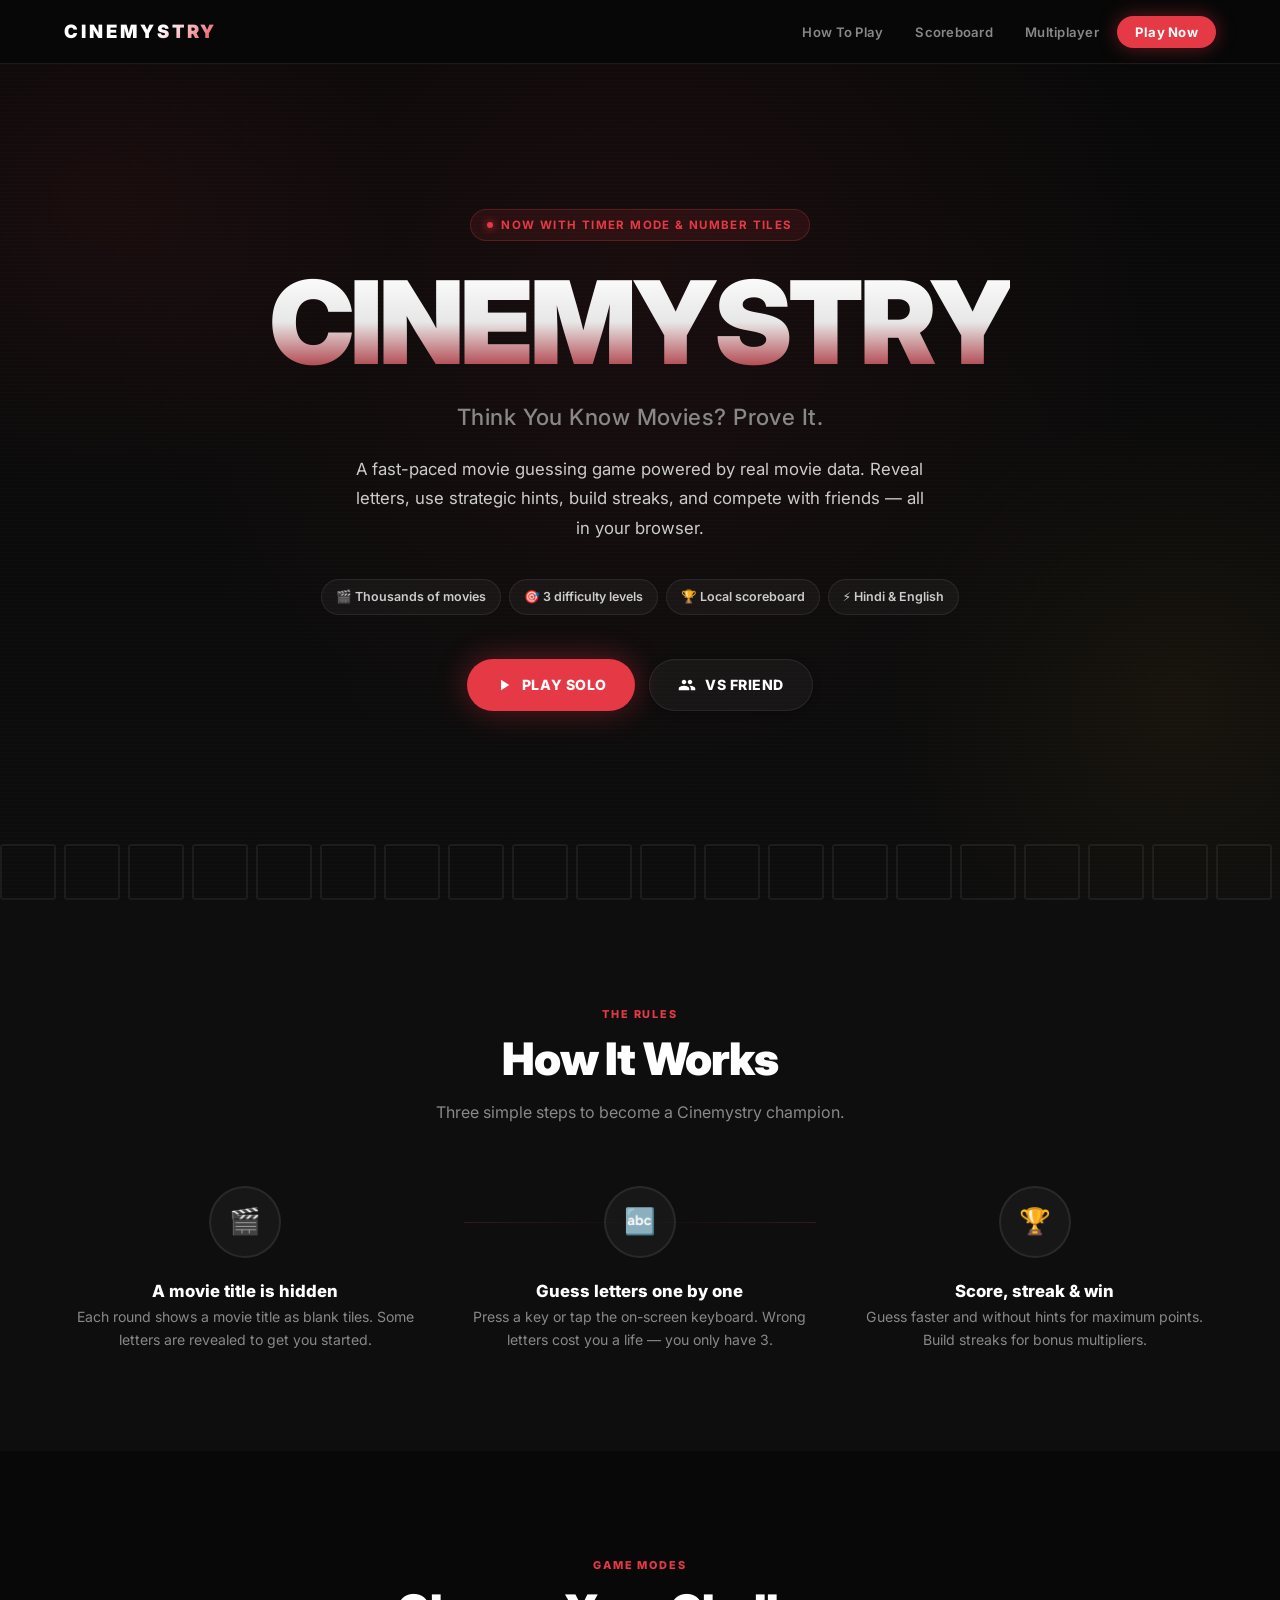
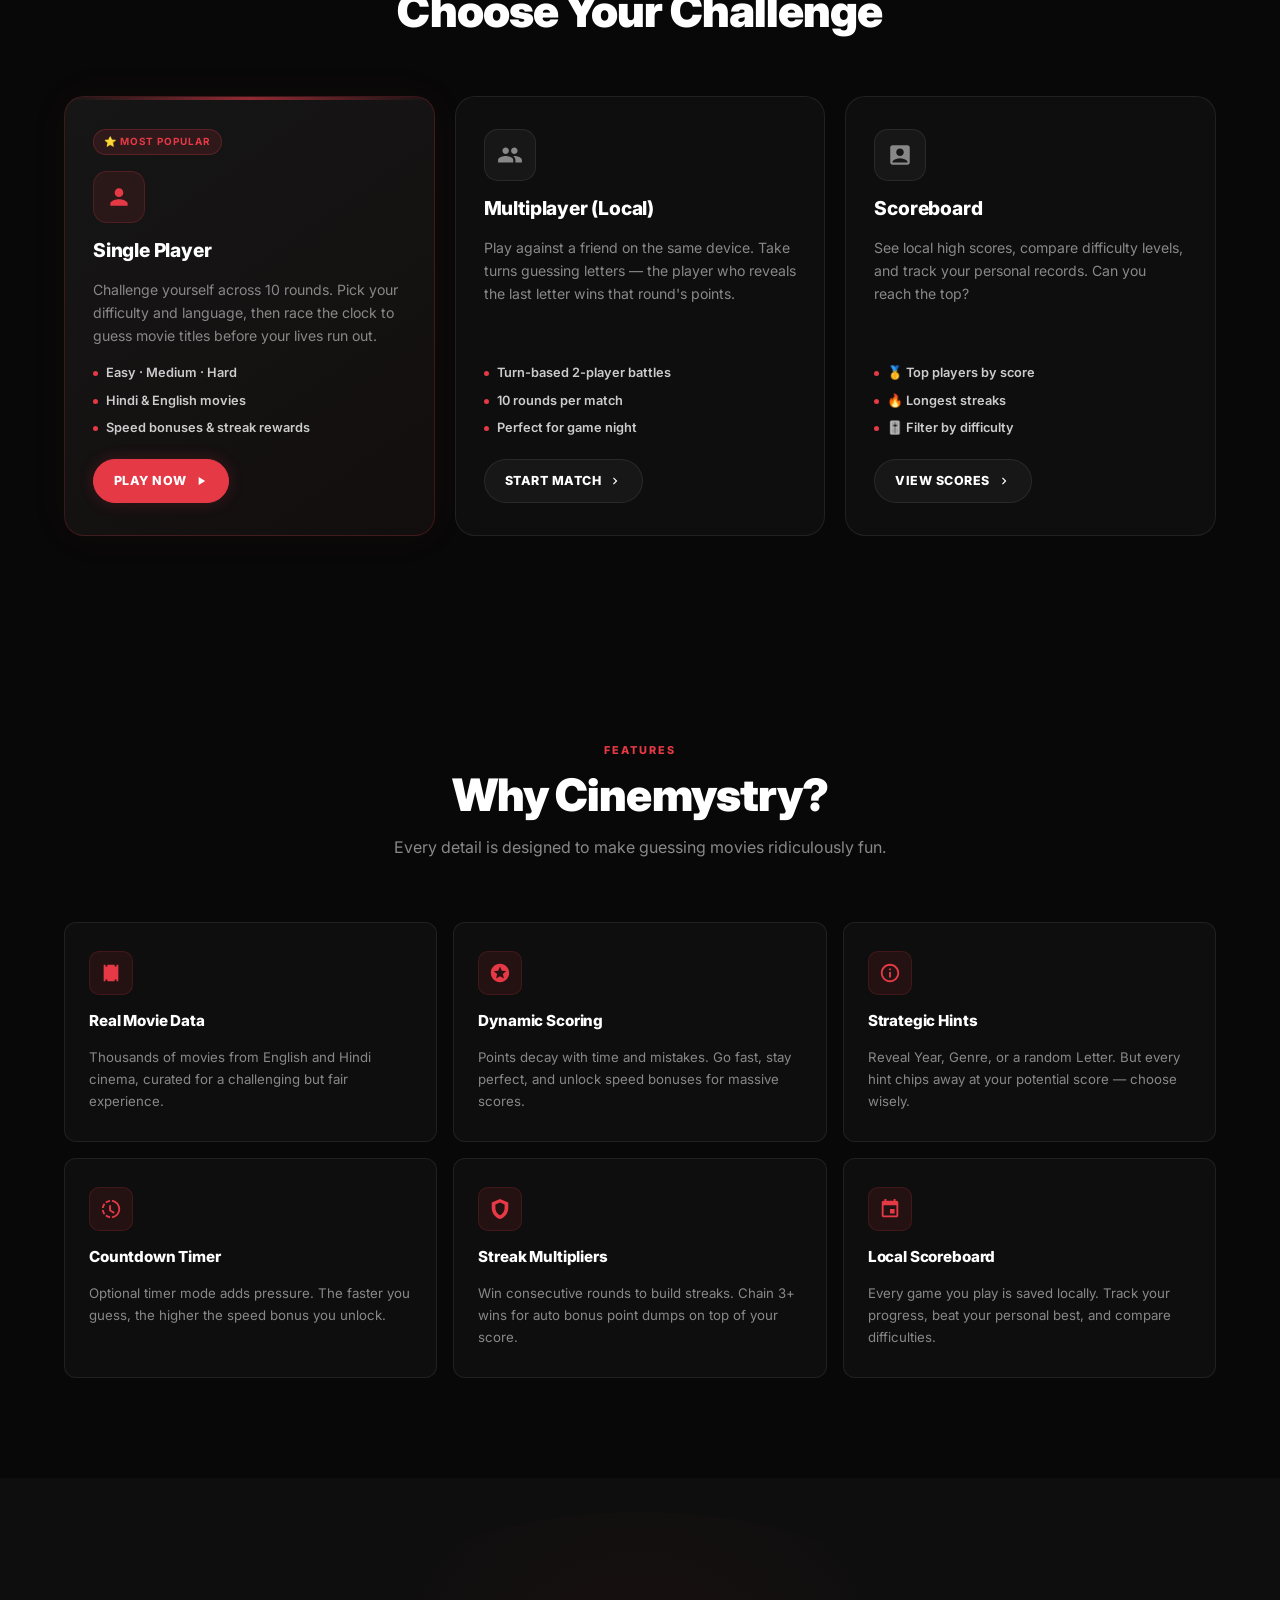
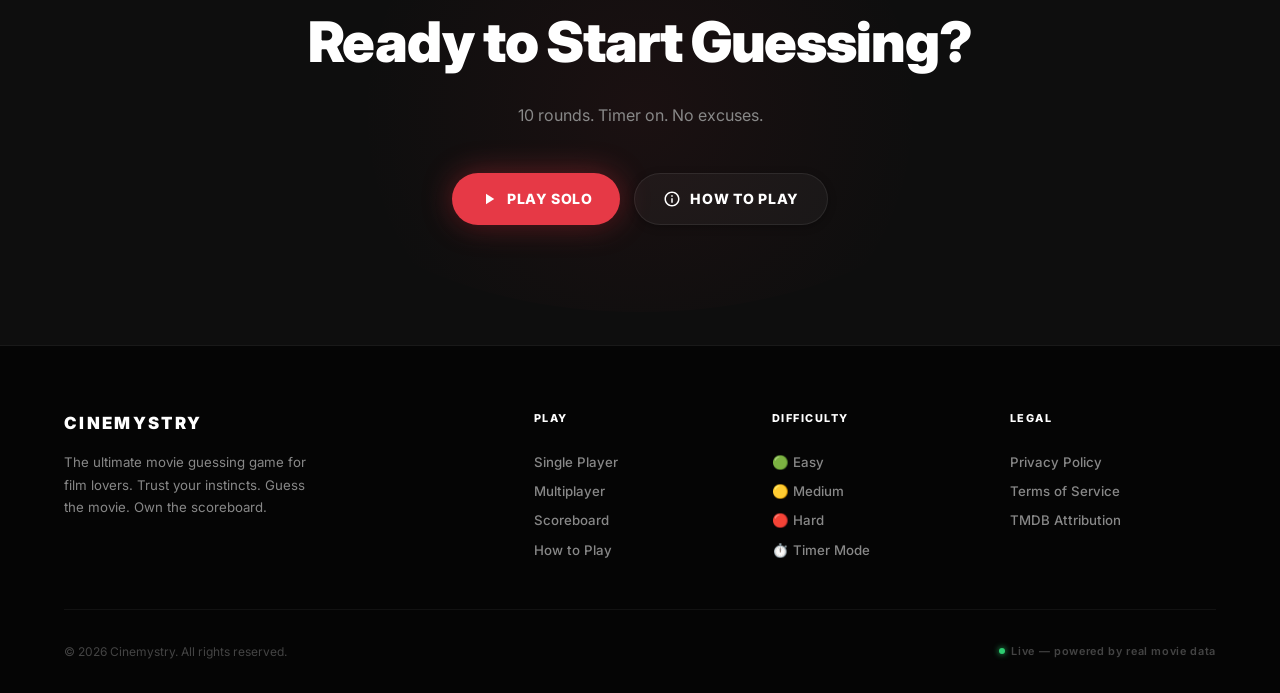
==== commit a5385031: "local cookie and how to play guide card added,scoreboard change." ====
--- a/index.html
+++ b/index.html
@@ -25,7 +25,7 @@
             <a href="index.html" class="navbar__logo">Cinemystry</a>
             <ul class="navbar__links">
                 <li><a href="how-to-play.html" class="navbar__link">How To Play</a></li>
-                <li><a href="leaderboard.html" class="navbar__link">Leaderboard</a></li>
+                <li><a href="leaderboard.html" class="navbar__link">Scoreboard</a></li>
                 <li><a href="multiplayer.html" class="navbar__link">Multiplayer</a></li>
                 <li><a href="game.html" class="navbar__link navbar__link--cta">Play Now</a></li>
             </ul>
@@ -35,7 +35,7 @@
         </div>
         <div class="navbar__mobile" id="navMobile">
             <a href="how-to-play.html" class="navbar__mobile-link">How To Play</a>
-            <a href="leaderboard.html" class="navbar__mobile-link">Leaderboard</a>
+            <a href="leaderboard.html" class="navbar__mobile-link">Scoreboard</a>
             <a href="multiplayer.html" class="navbar__mobile-link">Multiplayer</a>
             <a href="game.html" class="navbar__mobile-link" style="color:var(--red);font-weight:700">▶ Play Now</a>
         </div>
@@ -68,8 +68,8 @@
 
             <div class="hero__tags">
                 <span class="hero__tag">🎬 Thousands of movies</span>
-                <span class="hero__tag">🎯 4 difficulty levels</span>
-                <span class="hero__tag">🏆 Global leaderboard</span>
+                <span class="hero__tag">🎯 3 difficulty levels</span>
+                <span class="hero__tag">🏆 Local scoreboard</span>
                 <span class="hero__tag">⚡ Hindi &amp; English</span>
             </div>
 
@@ -89,17 +89,10 @@
                 </a>
             </div>
         </div>
-
-        <div class="hero__scroll-cue" aria-hidden="true">
-            <svg viewBox="0 0 24 24" fill="currentColor">
-                <path d="M7.41 8.59L12 13.17l4.59-4.58L18 10l-6 6-6-6 1.41-1.41z" />
-            </svg>
-            Scroll
-        </div>
     </section>
 
     <!-- ═══════════════════════ STATS STRIP ══════════════════ -->
-    <section class="stats-strip" aria-label="Game statistics">
+    <!-- <section class="stats-strip" aria-label="Game statistics">
         <div class="container">
             <div class="stats-strip__grid">
                 <div class="stats-strip__item fade-in-up">
@@ -121,7 +114,7 @@
                 </div>
             </div>
         </div>
-    </section>
+    </section> -->
 
     <!-- ═══════════════════════ HOW IT WORKS ═════════════════ -->
     <section class="how-section" aria-labelledby="howTitle">
@@ -181,8 +174,7 @@
                     <p class="card__desc">Challenge yourself across 10 rounds. Pick your difficulty and language, then
                         race the clock to guess movie titles before your lives run out.</p>
                     <div class="card__features">
-                        <span class="card__feature"><span class="card__feature-dot"></span>Easy · Medium · Hard ·
-                            Extreme</span>
+                        <span class="card__feature"><span class="card__feature-dot"></span>Easy · Medium · Hard</span>
                         <span class="card__feature"><span class="card__feature-dot"></span>Hindi &amp; English
                             movies</span>
                         <span class="card__feature"><span class="card__feature-dot"></span>Speed bonuses &amp; streak
@@ -227,7 +219,7 @@
                                 d="M19 3H5c-1.1 0-2 .9-2 2v14c0 1.1.9 2 2 2h14c1.1 0 2-.9 2-2V5c0-1.1-.9-2-2-2zm-7 3c1.93 0 3.5 1.57 3.5 3.5S13.93 13 12 13s-3.5-1.57-3.5-3.5S10.07 6 12 6zm7 13H5v-.23c0-.62.28-1.2.76-1.58C7.47 15.82 9.64 15 12 15s4.53.82 6.24 2.19c.48.38.76.97.76 1.58V19z" />
                         </svg>
                     </div>
-                    <h2 class="card__title">Leaderboard</h2>
+                    <h2 class="card__title">Scoreboard</h2>
                     <p class="card__desc">See local high scores, compare difficulty levels, and track your personal
                         records. Can you reach the top?</p>
                     <div class="card__features">
@@ -238,7 +230,7 @@
                             difficulty</span>
                     </div>
                     <a href="leaderboard.html" class="card__btn" id="cardLBBtn">
-                        View Rankings
+                        View Scores
                         <svg viewBox="0 0 24 24" fill="currentColor" style="width:14px;height:14px">
                             <path d="M10 6L8.59 7.41 13.17 12l-4.58 4.59L10 18l6-6z" />
                         </svg>
@@ -324,7 +316,7 @@
                                 d="M17 12h-5v5h5v-5zM16 1v2H8V1H6v2H5c-1.11 0-1.99.9-1.99 2L3 19c0 1.1.89 2 2 2h14c1.1 0 2-.9 2-2V5c0-1.1-.9-2-2-2h-1V1h-2zm3 18H5V8h14v11z" />
                         </svg>
                     </div>
-                    <h3 class="feature__title">Local Leaderboard</h3>
+                    <h3 class="feature__title">Local Scoreboard</h3>
                     <p class="feature__desc">Every game you play is saved locally. Track your progress, beat your
                         personal best, and compare difficulties.</p>
                 </article>
@@ -364,14 +356,14 @@
                 <div class="footer__brand">
                     <span class="footer__logo">Cinemystry</span>
                     <p class="footer__tagline">The ultimate movie guessing game for film lovers. Trust your instincts.
-                        Guess the movie. Conquer the leaderboard.</p>
+                        Guess the movie. Own the scoreboard.</p>
                 </div>
                 <nav class="footer__nav" aria-label="Footer navigation">
                     <div class="footer__nav-col">
                         <h4 class="footer__nav-heading">Play</h4>
                         <a href="game.html" class="footer__nav-link">Single Player</a>
                         <a href="multiplayer.html" class="footer__nav-link">Multiplayer</a>
-                        <a href="leaderboard.html" class="footer__nav-link">Leaderboard</a>
+                        <a href="leaderboard.html" class="footer__nav-link">Scoreboard</a>
                         <a href="how-to-play.html" class="footer__nav-link">How to Play</a>
                     </div>
                     <div class="footer__nav-col">
@@ -379,7 +371,7 @@
                         <span class="footer__nav-link" style="cursor:default">🟢 Easy</span>
                         <span class="footer__nav-link" style="cursor:default">🟡 Medium</span>
                         <span class="footer__nav-link" style="cursor:default">🔴 Hard</span>
-                        <span class="footer__nav-link" style="cursor:default">💀 Extreme</span>
+                        <span class="footer__nav-link" style="cursor:default">⏱️ Timer Mode</span>
                     </div>
                     <div class="footer__nav-col">
                         <h4 class="footer__nav-heading">Legal</h4>
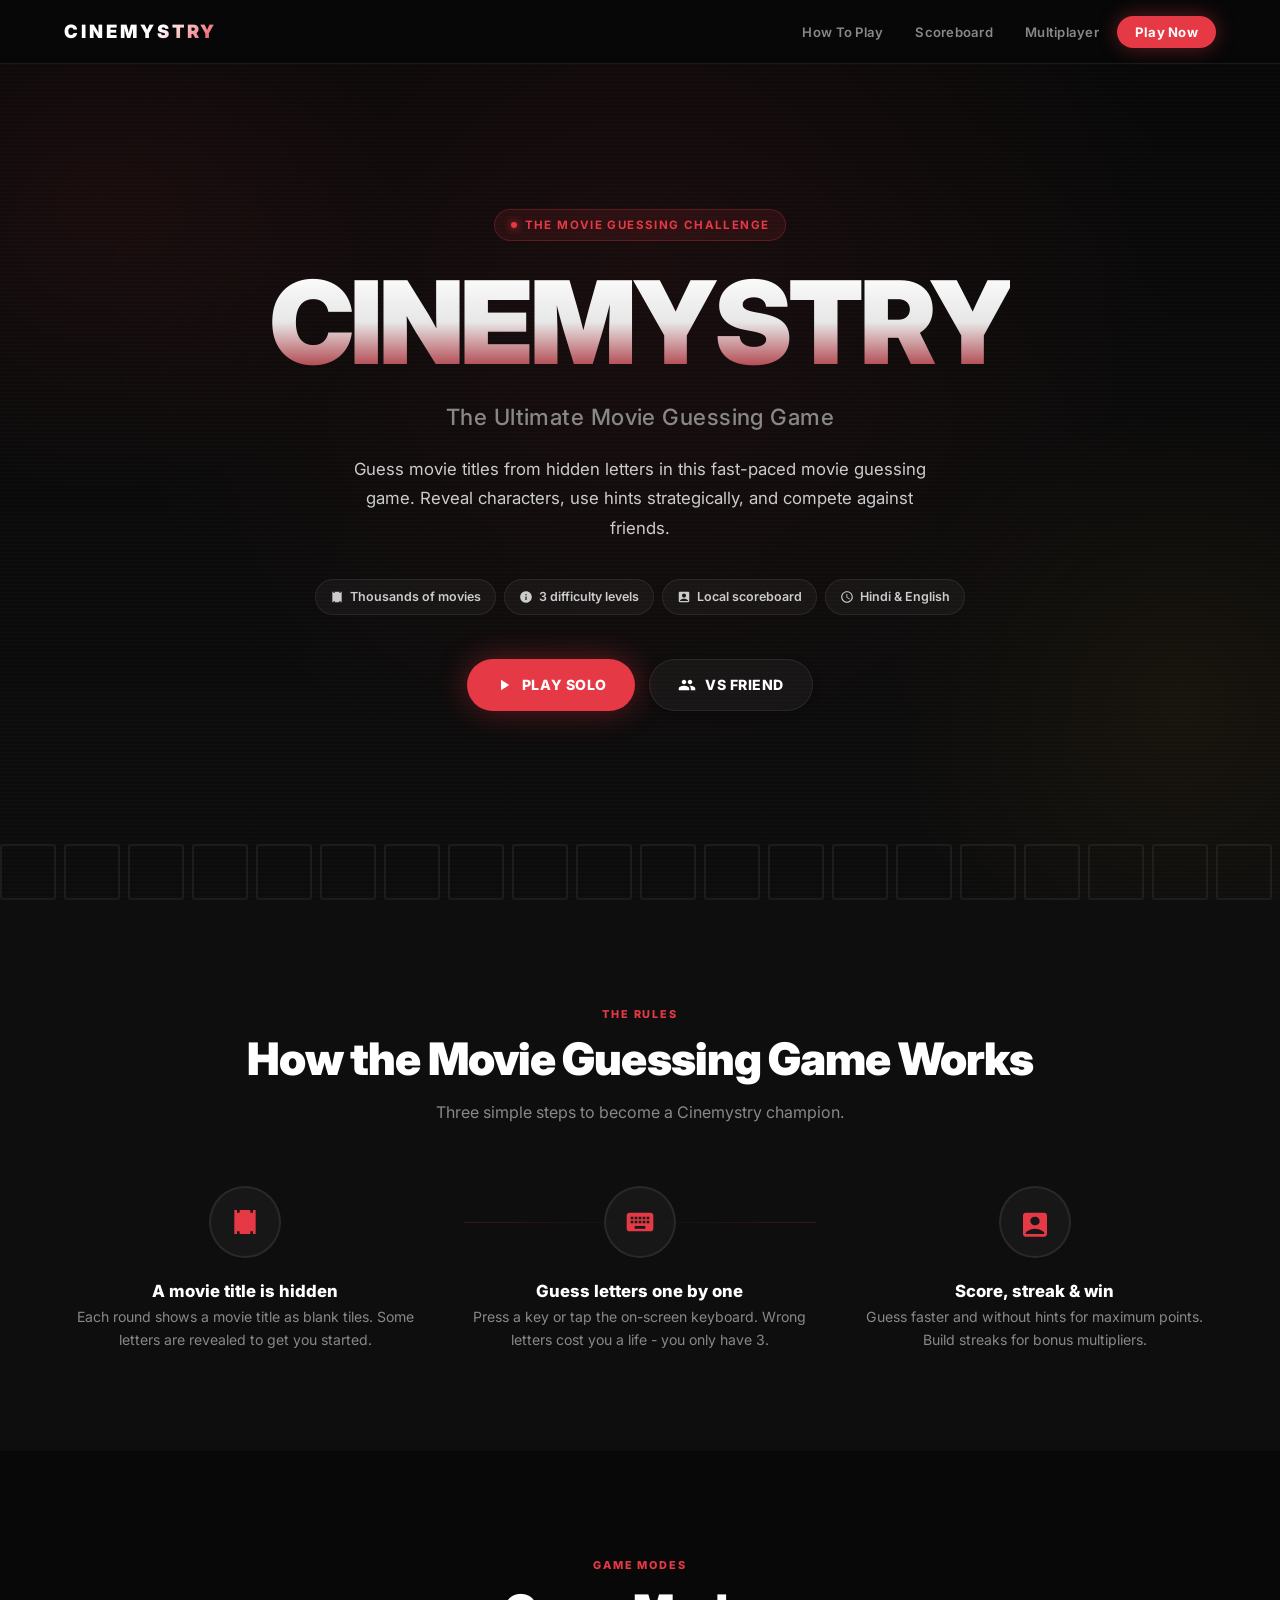
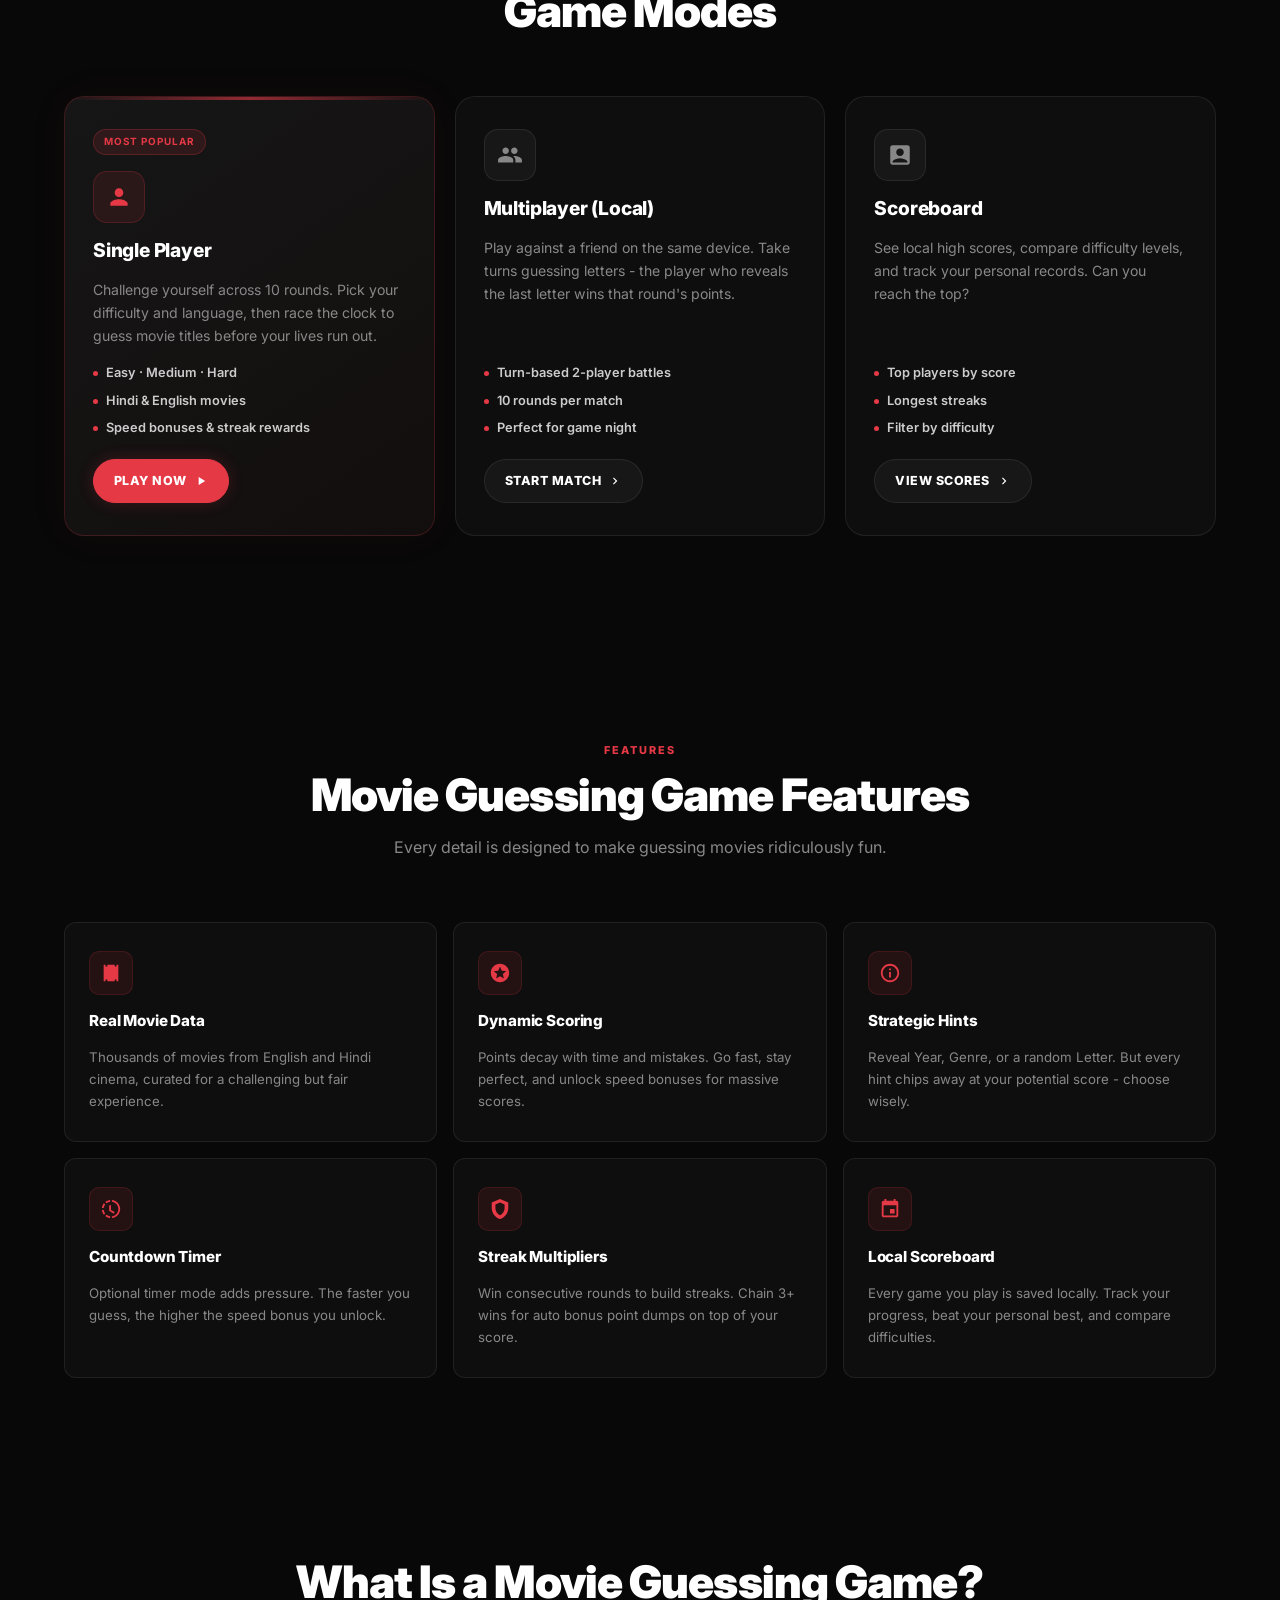
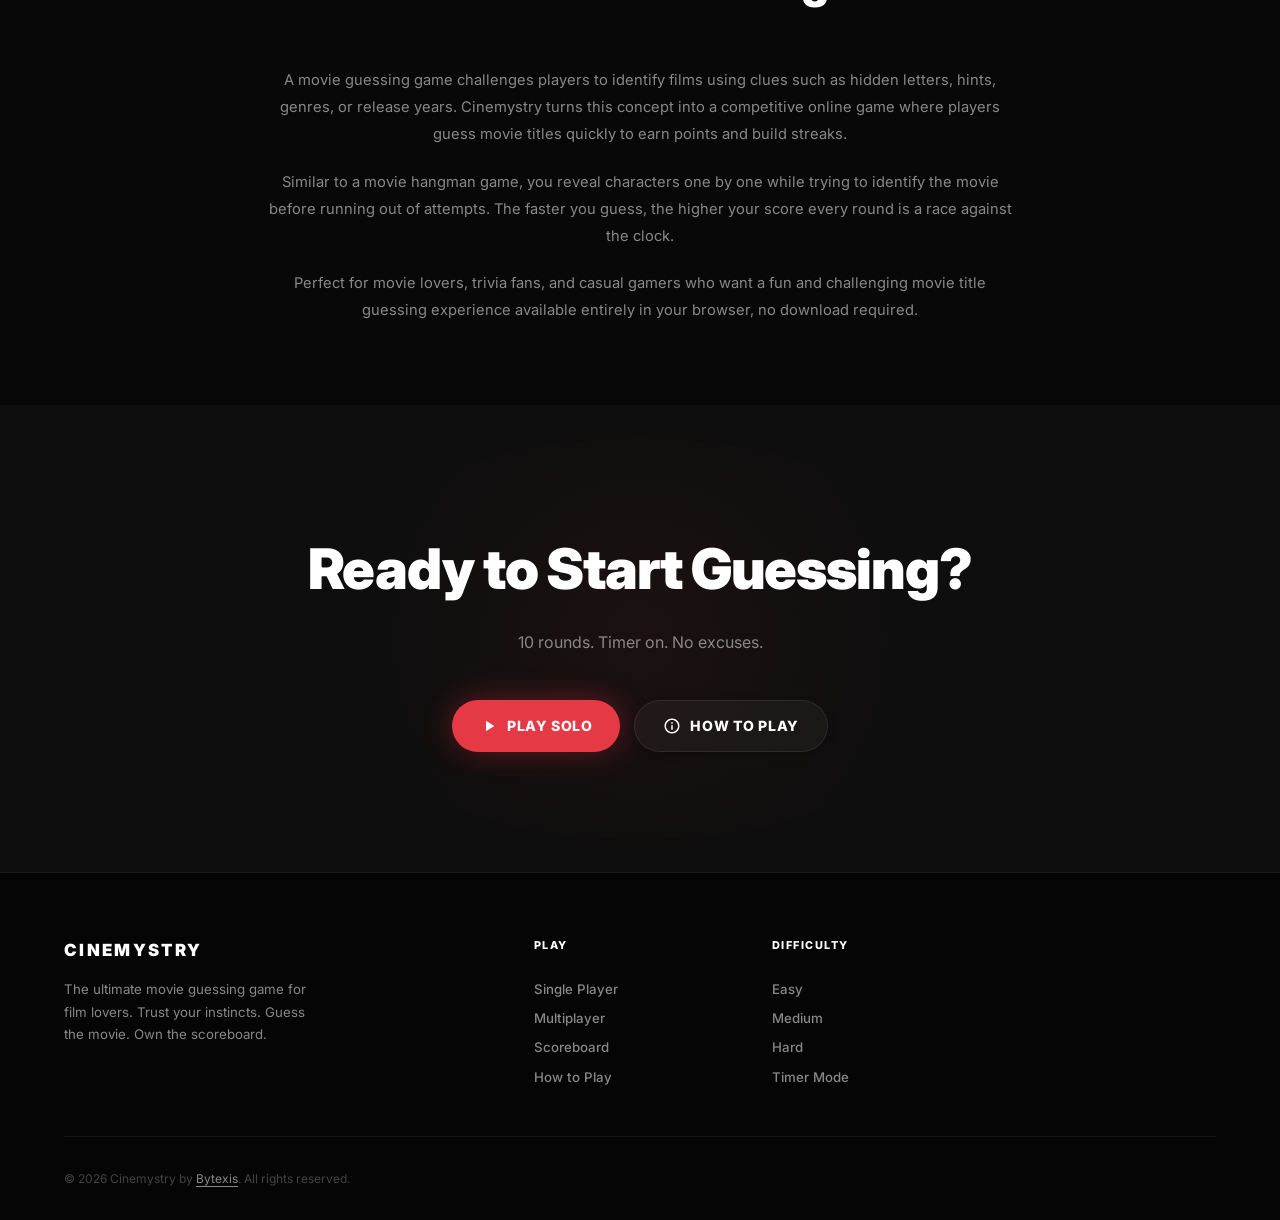
==== commit ecc68628: "seo changes and ui and content fix" ====
--- a/index.html
+++ b/index.html
@@ -4,12 +4,26 @@
 <head>
     <meta charset="UTF-8" />
     <meta name="viewport" content="width=device-width, initial-scale=1.0" />
-    <title>Cinemystry – The Ultimate Movie Guessing Game</title>
+    <title>Cinemystry – Movie Guessing Game | Guess the Movie by Letters</title>
     <meta name="description"
-        content="Cinemystry is a free online movie guessing game. Guess movie titles from hidden letters, use hints, build streaks and compete with friends worldwide." />
-    <meta property="og:title" content="Cinemystry – The Ultimate Movie Guessing Game" />
+        content="Free online movie guessing game — reveal hidden letters, use hints, and guess the movie title before you run out of lives. Play solo or challenge a friend in local multiplayer." />
+    <meta name="keywords"
+        content="movie guessing game, guess the movie game, movie title guessing game, movie hangman game, guess movie by letters, online movie quiz, free movie game" />
+    <meta property="og:title" content="Cinemystry – Movie Guessing Game" />
     <meta property="og:description"
-        content="Think you know movies? Prove it. Guess titles, build streaks, challenge friends." />
+        content="Guess movie titles from hidden letters, use strategic hints, build streaks and compete with friends." />
+    <script type="application/ld+json">
+    {
+      "@context": "https://schema.org",
+      "@type": "Game",
+      "name": "Cinemystry",
+      "description": "Free online movie guessing game where players guess movie titles from hidden letters using hints and limited lives.",
+      "genre": "Trivia",
+      "playMode": ["SinglePlayer", "MultiPlayer"],
+      "applicationCategory": "Game",
+      "operatingSystem": "Web"
+    }
+    </script>
     <link rel="preconnect" href="https://fonts.googleapis.com" />
     <link rel="preconnect" href="https://fonts.gstatic.com" crossorigin />
     <link href="https://fonts.googleapis.com/css2?family=Inter:wght@400;500;600;700;800;900&display=swap"
@@ -56,21 +70,33 @@
         <div class="hero__content fade-in">
             <div class="hero__eyebrow">
                 <span class="hero__eyebrow-dot"></span>
-                Now with Timer Mode &amp; Number Tiles
+                The Movie Guessing Challenge
             </div>
 
             <h1 class="hero__title">Cinemystry</h1>
-            <p class="hero__subtitle">Think You Know Movies? Prove It.</p>
+            <p class="hero__subtitle">The Ultimate Movie Guessing Game</p>
             <p class="hero__description">
-                A fast-paced movie guessing game powered by real movie data. Reveal letters,
-                use strategic hints, build streaks, and compete with friends — all in your browser.
+                Guess movie titles from hidden letters in this fast-paced movie guessing game.
+                Reveal characters, use hints strategically, and compete against friends.
             </p>
 
             <div class="hero__tags">
-                <span class="hero__tag">🎬 Thousands of movies</span>
-                <span class="hero__tag">🎯 3 difficulty levels</span>
-                <span class="hero__tag">🏆 Local scoreboard</span>
-                <span class="hero__tag">⚡ Hindi &amp; English</span>
+                <span class="hero__tag">
+                    <svg viewBox="0 0 24 24" fill="currentColor" width="14" height="14"><path d="M18 3v2h-2V3H8v2H6V3H4v18h2v-2h2v2h8v-2h2v2h2V3h-2z"/></svg>
+                    Thousands of movies
+                </span>
+                <span class="hero__tag">
+                    <svg viewBox="0 0 24 24" fill="currentColor" width="14" height="14"><path d="M12 2C6.48 2 2 6.48 2 12s4.48 10 10 10 10-4.48 10-10S17.52 2 12 2zm1 15h-2v-6h2v6zm0-8h-2V7h2v2z"/></svg>
+                    3 difficulty levels
+                </span>
+                <span class="hero__tag">
+                    <svg viewBox="0 0 24 24" fill="currentColor" width="14" height="14"><path d="M19 3H5c-1.1 0-2 .9-2 2v14c0 1.1.9 2 2 2h14c1.1 0 2-.9 2-2V5c0-1.1-.9-2-2-2zm-7 3c1.93 0 3.5 1.57 3.5 3.5S13.93 13 12 13s-3.5-1.57-3.5-3.5S10.07 6 12 6zm7 13H5v-.23c0-.62.28-1.2.76-1.58C7.47 15.82 9.64 15 12 15s4.53.82 6.24 2.19c.48.38.76.97.76 1.58V19z"/></svg>
+                    Local scoreboard
+                </span>
+                <span class="hero__tag">
+                    <svg viewBox="0 0 24 24" fill="currentColor" width="14" height="14"><path d="M11.99 2C6.47 2 2 6.48 2 12s4.47 10 9.99 10C17.52 22 22 17.52 22 12S17.52 2 11.99 2zM12 20c-4.42 0-8-3.58-8-8s3.58-8 8-8 8 3.58 8 8-3.58 8-8 8zm.5-13H11v6l5.25 3.15.75-1.23-4.5-2.67V7z"/></svg>
+                    Hindi &amp; English
+                </span>
             </div>
 
             <div class="hero__actions">
@@ -121,12 +147,14 @@
         <div class="container">
             <div class="section-header fade-in-up">
                 <span class="section-eyebrow">The Rules</span>
-                <h2 class="section-title" id="howTitle">How It Works</h2>
+                <h2 class="section-title" id="howTitle">How the Movie Guessing Game Works</h2>
                 <p class="section-desc">Three simple steps to become a Cinemystry champion.</p>
             </div>
             <div class="how-steps">
                 <div class="how-step fade-in-up">
-                    <div class="how-step__num">🎬</div>
+                    <div class="how-step__num">
+                        <svg viewBox="0 0 24 24" fill="currentColor" style="width:32px;height:32px"><path d="M18 3v2h-2V3H8v2H6V3H4v18h2v-2h2v2h8v-2h2v2h2V3h-2z"/></svg>
+                    </div>
                     <div>
                         <h3 class="how-step__title">A movie title is hidden</h3>
                         <p class="how-step__desc">Each round shows a movie title as blank tiles. Some letters are
@@ -134,15 +162,19 @@
                     </div>
                 </div>
                 <div class="how-step fade-in-up" style="animation-delay:.1s">
-                    <div class="how-step__num">🔤</div>
+                    <div class="how-step__num">
+                        <svg viewBox="0 0 24 24" fill="currentColor" style="width:32px;height:32px"><path d="M20 5H4c-1.1 0-1.99.9-1.99 2L2 17c0 1.1.9 2 2 2h16c1.1 0 2-.9 2-2V7c0-1.1-.9-2-2-2zm-9 3h2v2h-2V8zm0 3h2v2h-2v-2zM8 8h2v2H8V8zm0 3h2v2H8v-2zm-1 2H5v-2h2v2zm0-3H5V8h2v2zm9 7H8v-2h8v2zm0-4h-2v-2h2v2zm0-3h-2V8h2v2zm3 3h-2v-2h2v2zm0-3h-2V8h2v2z"/></svg>
+                    </div>
                     <div>
                         <h3 class="how-step__title">Guess letters one by one</h3>
                         <p class="how-step__desc">Press a key or tap the on-screen keyboard. Wrong letters cost you a
-                            life — you only have 3.</p>
+                            life - you only have 3.</p>
                     </div>
                 </div>
                 <div class="how-step fade-in-up" style="animation-delay:.2s">
-                    <div class="how-step__num">🏆</div>
+                    <div class="how-step__num">
+                        <svg viewBox="0 0 24 24" fill="currentColor" style="width:32px;height:32px"><path d="M19 5H5c-1.1 0-2 .9-2 2v14c0 1.1.9 2 2 2h14c1.1 0 2-.9 2-2V7c0-1.1-.9-2-2-2zm-7 3c1.93 0 3.5 1.57 3.5 3.5S13.93 14.5 12 14.5 8.5 12.93 8.5 11 10.07 8 12 8zm7 13H5v-.23c0-.62.28-1.2.76-1.58C7.47 17.82 9.64 17 12 17s4.53.82 6.24 2.19c.48.38.76.97.76 1.58V21z"/></svg>
+                    </div>
                     <div>
                         <h3 class="how-step__title">Score, streak &amp; win</h3>
                         <p class="how-step__desc">Guess faster and without hints for maximum points. Build streaks for
@@ -158,19 +190,19 @@
         <div class="container">
             <div class="section-header fade-in-up">
                 <span class="section-eyebrow">Game Modes</span>
-                <h2 class="section-title" id="modesTitle">Choose Your Challenge</h2>
+                <h2 class="section-title" id="modesTitle">Game Modes</h2>
             </div>
             <div class="cards-grid">
 
                 <article class="card card--featured fade-in-up" id="cardSingle">
-                    <div class="card__badge">⭐ Most Popular</div>
+                    <div class="card__badge">Most Popular</div>
                     <div class="card__icon-wrap card__icon-wrap--featured">
                         <svg class="card__icon card__icon--featured" viewBox="0 0 24 24" fill="currentColor">
                             <path
                                 d="M12 12c2.21 0 4-1.79 4-4s-1.79-4-4-4-4 1.79-4 4 1.79 4 4 4zm0 2c-2.67 0-8 1.34-8 4v2h16v-2c0-2.66-5.33-4-8-4z" />
                         </svg>
                     </div>
-                    <h2 class="card__title">Single Player</h2>
+                    <h3 class="card__title">Single Player</h3>
                     <p class="card__desc">Challenge yourself across 10 rounds. Pick your difficulty and language, then
                         race the clock to guess movie titles before your lives run out.</p>
                     <div class="card__features">
@@ -195,8 +227,8 @@
                                 d="M16 11c1.66 0 2.99-1.34 2.99-3S17.66 5 16 5c-1.66 0-3 1.34-3 3s1.34 3 3 3zm-8 0c1.66 0 2.99-1.34 2.99-3S9.66 5 8 5C6.34 5 5 6.34 5 8s1.34 3 3 3zm0 2c-2.33 0-7 1.17-7 3.5V19h14v-2.5c0-2.33-4.67-3.5-7-3.5zm8 0c-.29 0-.62.02-.97.05 1.16.84 1.97 1.97 1.97 3.45V19h6v-2.5c0-2.33-4.67-3.5-7-3.5z" />
                         </svg>
                     </div>
-                    <h2 class="card__title">Multiplayer (Local)</h2>
-                    <p class="card__desc">Play against a friend on the same device. Take turns guessing letters — the
+                    <h3 class="card__title">Multiplayer (Local)</h3>
+                    <p class="card__desc">Play against a friend on the same device. Take turns guessing letters - the
                         player who reveals the last letter wins that round's points.</p>
                     <div class="card__features">
                         <span class="card__feature"><span class="card__feature-dot"></span>Turn-based 2-player
@@ -219,15 +251,13 @@
                                 d="M19 3H5c-1.1 0-2 .9-2 2v14c0 1.1.9 2 2 2h14c1.1 0 2-.9 2-2V5c0-1.1-.9-2-2-2zm-7 3c1.93 0 3.5 1.57 3.5 3.5S13.93 13 12 13s-3.5-1.57-3.5-3.5S10.07 6 12 6zm7 13H5v-.23c0-.62.28-1.2.76-1.58C7.47 15.82 9.64 15 12 15s4.53.82 6.24 2.19c.48.38.76.97.76 1.58V19z" />
                         </svg>
                     </div>
-                    <h2 class="card__title">Scoreboard</h2>
+                    <h3 class="card__title">Scoreboard</h3>
                     <p class="card__desc">See local high scores, compare difficulty levels, and track your personal
                         records. Can you reach the top?</p>
                     <div class="card__features">
-                        <span class="card__feature"><span class="card__feature-dot"></span>🥇 Top players by
-                            score</span>
-                        <span class="card__feature"><span class="card__feature-dot"></span>🔥 Longest streaks</span>
-                        <span class="card__feature"><span class="card__feature-dot"></span>🎚️ Filter by
-                            difficulty</span>
+                        <span class="card__feature"><span class="card__feature-dot"></span>Top players by score</span>
+                        <span class="card__feature"><span class="card__feature-dot"></span>Longest streaks</span>
+                        <span class="card__feature"><span class="card__feature-dot"></span>Filter by difficulty</span>
                     </div>
                     <a href="leaderboard.html" class="card__btn" id="cardLBBtn">
                         View Scores
@@ -246,7 +276,7 @@
         <div class="container">
             <div class="section-header fade-in-up">
                 <span class="section-eyebrow">Features</span>
-                <h2 class="section-title" id="featTitle">Why Cinemystry?</h2>
+                <h2 class="section-title" id="featTitle">Movie Guessing Game Features</h2>
                 <p class="section-desc">Every detail is designed to make guessing movies ridiculously fun.</p>
             </div>
             <div class="features-grid">
@@ -282,7 +312,7 @@
                     </div>
                     <h3 class="feature__title">Strategic Hints</h3>
                     <p class="feature__desc">Reveal Year, Genre, or a random Letter. But every hint chips away at your
-                        potential score — choose wisely.</p>
+                        potential score - choose wisely.</p>
                 </article>
 
                 <article class="feature fade-in-up" id="feat4" style="animation-delay:.18s">
@@ -320,6 +350,25 @@
                     <p class="feature__desc">Every game you play is saved locally. Track your progress, beat your
                         personal best, and compare difficulties.</p>
                 </article>
+            </div>
+        </div>
+    </section>
+
+    <!-- ═══════════════════════ SEO SECTION ════════════════ -->
+    <section class="seo-section" aria-labelledby="seoTitle">
+        <div class="container">
+            <div class="section-header fade-in-up">
+                <h2 class="section-title" id="seoTitle">What Is a Movie Guessing Game?</h2>
+            </div>
+            <div class="seo-content fade-in-up">
+                <p>A movie guessing game challenges players to identify films using clues such as hidden letters, hints,
+                    genres, or release years. Cinemystry turns this concept into a competitive online game where players
+                    guess movie titles quickly to earn points and build streaks.</p>
+                <p>Similar to a movie hangman game, you reveal characters one by one while trying to identify the movie
+                    before running out of attempts. The faster you guess, the higher your score every round is a race
+                    against the clock.</p>
+                <p>Perfect for movie lovers, trivia fans, and casual gamers who want a fun and challenging movie title
+                    guessing experience available entirely in your browser, no download required.</p>
             </div>
         </div>
     </section>
@@ -368,25 +417,15 @@
                     </div>
                     <div class="footer__nav-col">
                         <h4 class="footer__nav-heading">Difficulty</h4>
-                        <span class="footer__nav-link" style="cursor:default">🟢 Easy</span>
-                        <span class="footer__nav-link" style="cursor:default">🟡 Medium</span>
-                        <span class="footer__nav-link" style="cursor:default">🔴 Hard</span>
-                        <span class="footer__nav-link" style="cursor:default">⏱️ Timer Mode</span>
-                    </div>
-                    <div class="footer__nav-col">
-                        <h4 class="footer__nav-heading">Legal</h4>
-                        <a href="#" class="footer__nav-link">Privacy Policy</a>
-                        <a href="#" class="footer__nav-link">Terms of Service</a>
-                        <a href="#" class="footer__nav-link">TMDB Attribution</a>
+                        <span class="footer__nav-link" style="cursor:default">Easy</span>
+                        <span class="footer__nav-link" style="cursor:default">Medium</span>
+                        <span class="footer__nav-link" style="cursor:default">Hard</span>
+                        <span class="footer__nav-link" style="cursor:default">Timer Mode</span>
                     </div>
                 </nav>
             </div>
             <div class="footer__bottom">
-                <p class="footer__copy">© 2026 Cinemystry. All rights reserved.</p>
-                <div class="footer__badge">
-                    <span class="footer__badge-dot"></span>
-                    Live — powered by real movie data
-                </div>
+                <p class="footer__copy">© 2026 Cinemystry by <a href="https://bytexis.in" target="_blank" rel="noopener" style="color:var(--text-muted);text-decoration:underline;text-underline-offset:3px">Bytexis</a>. All rights reserved.</p>
             </div>
         </div>
     </footer>
--- a/style.css
+++ b/style.css
@@ -985,6 +985,31 @@
 }
 
 /* ╔═══════════════════════════════════════════════════╗
+   ║  SEO SECTION                                      ║
+   ╚═══════════════════════════════════════════════════╝ */
+.seo-section {
+  padding: 80px 0;
+  background: var(--bg);
+}
+
+.seo-content {
+  max-width: 760px;
+  margin: 0 auto;
+  text-align: center;
+}
+
+.seo-content p {
+  color: var(--text-muted);
+  font-size: 0.92rem;
+  line-height: 1.85;
+  margin-bottom: 20px;
+}
+
+.seo-content p:last-child {
+  margin-bottom: 0;
+}
+
+/* ╔═══════════════════════════════════════════════════╗
    ║  CTA SECTION                                      ║
    ╚═══════════════════════════════════════════════════╝ */
 .cta-section {
@@ -1272,13 +1297,21 @@
 }
 
 .tutorial-hero__eyebrow {
-  display: inline-block;
+  display: inline-flex;
+  align-items: center;
+  gap: 8px;
   font-size: 0.68rem;
   font-weight: 800;
   letter-spacing: 0.18em;
   text-transform: uppercase;
   color: var(--red);
   margin-bottom: 16px;
+}
+
+.tutorial-hero__eyebrow-icon {
+  width: 16px;
+  height: 16px;
+  flex-shrink: 0;
 }
 
 .tutorial-hero__title {
@@ -1302,7 +1335,7 @@
 }
 
 .tutorial-body {
-  padding: 80px 0 100px;
+  padding: 48px 0 100px;
 }
 
 .tutorial-content {
@@ -1321,6 +1354,10 @@
   border-bottom: 1px solid var(--border-2);
 }
 
+.guide-section-title--tight {
+  margin-bottom: 20px;
+}
+
 .guide-steps {
   display: flex;
   flex-direction: column;
